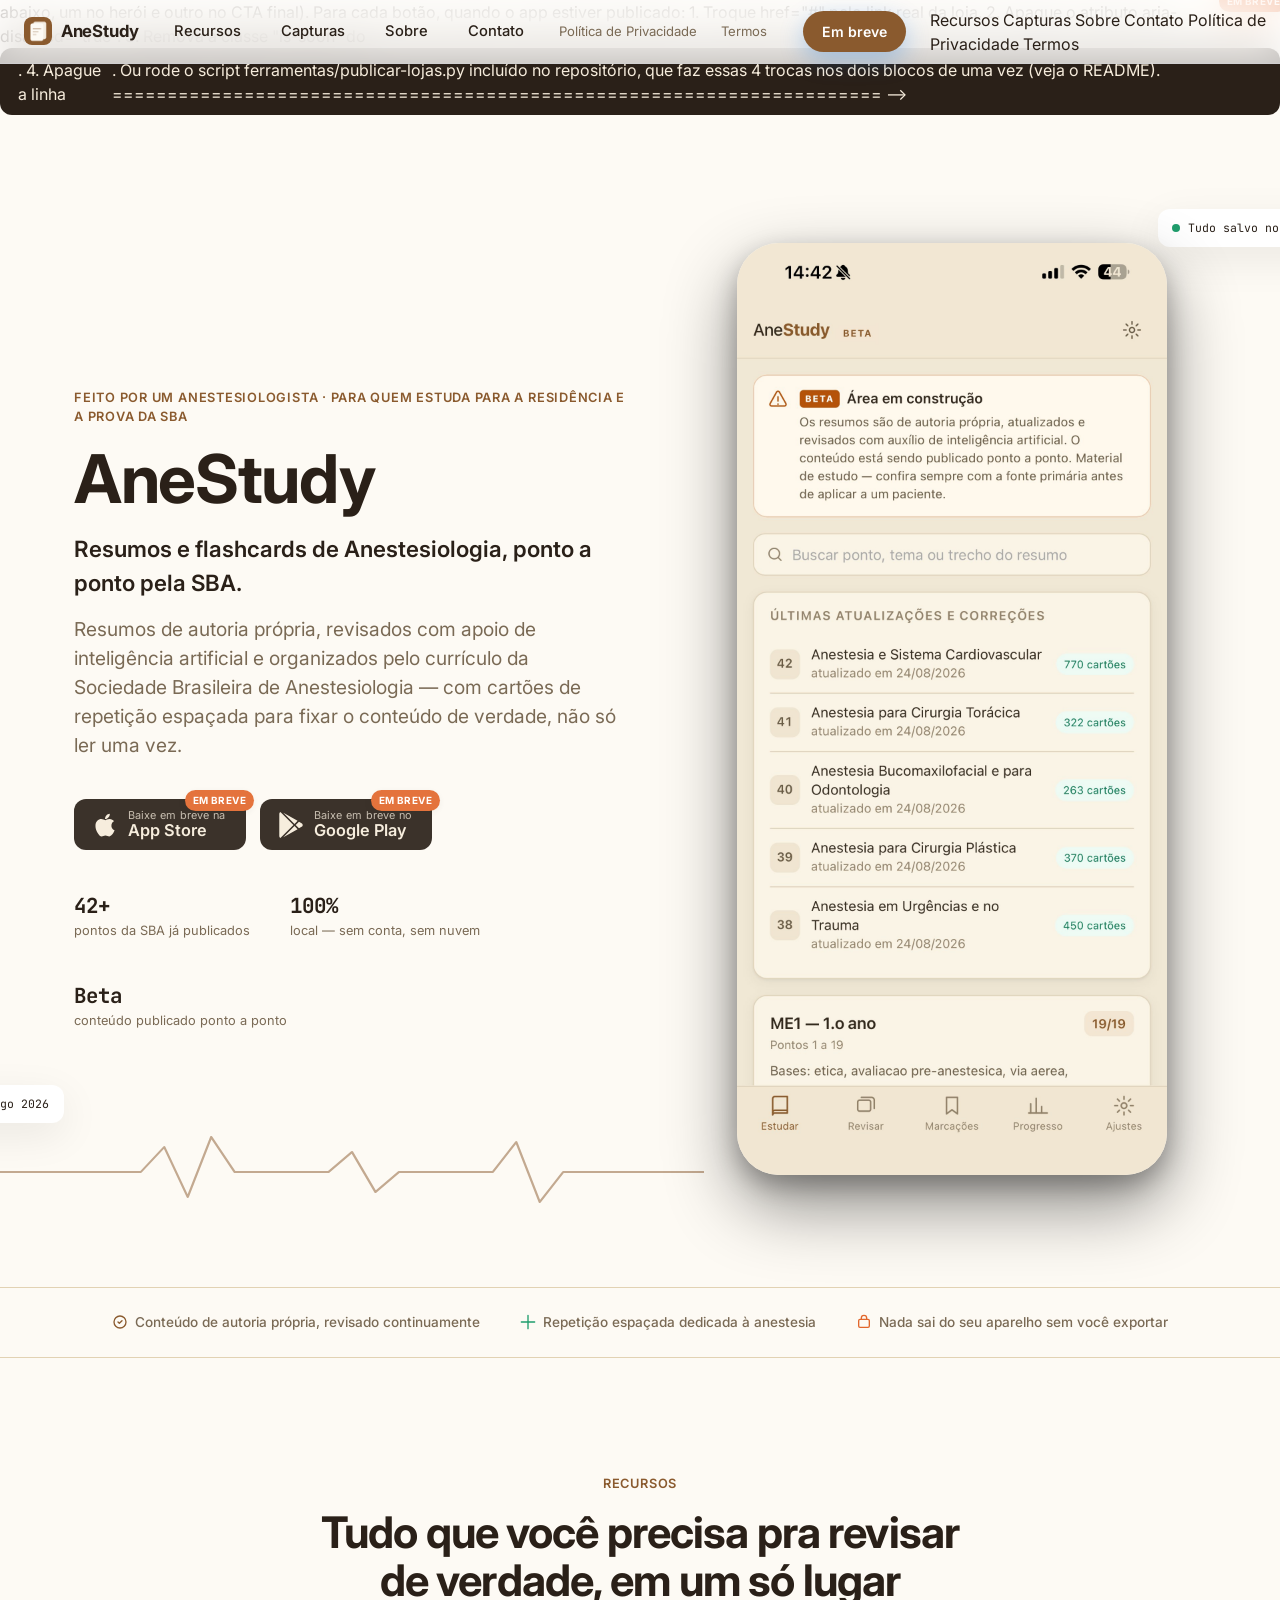
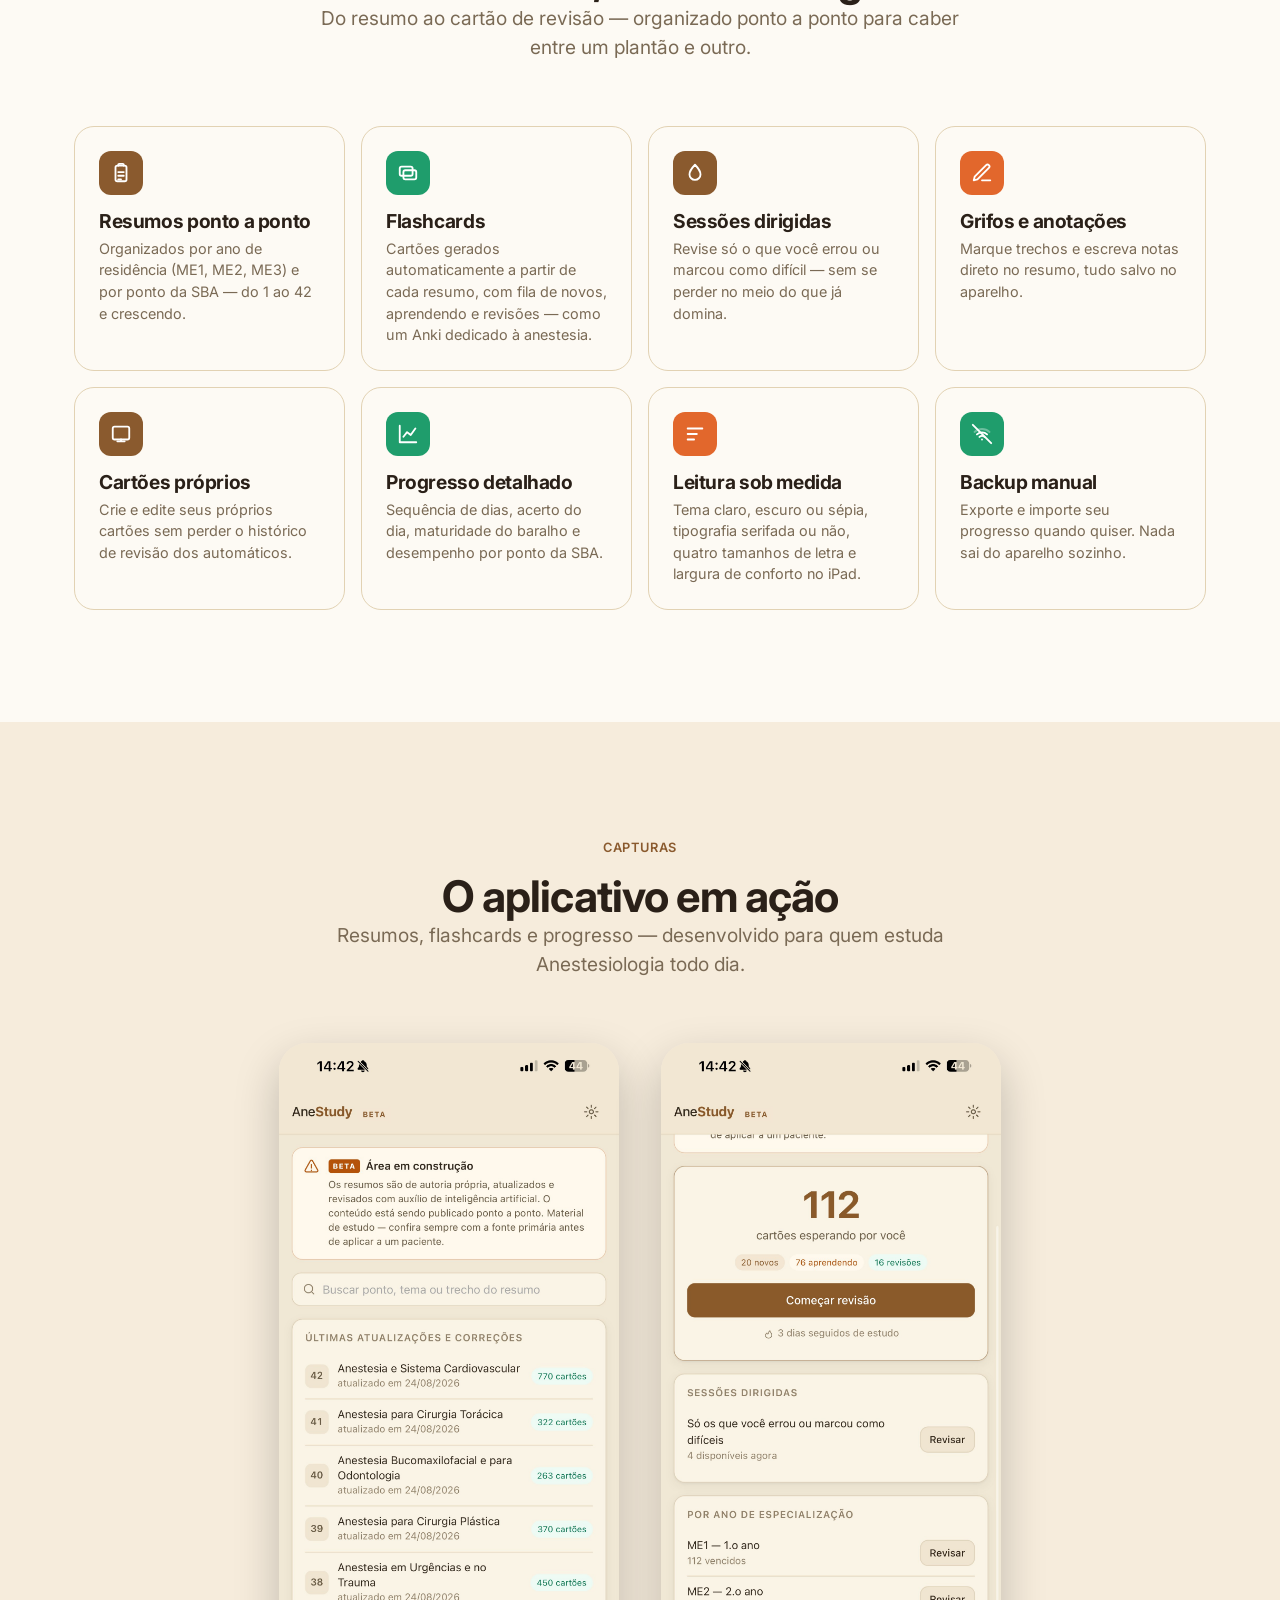
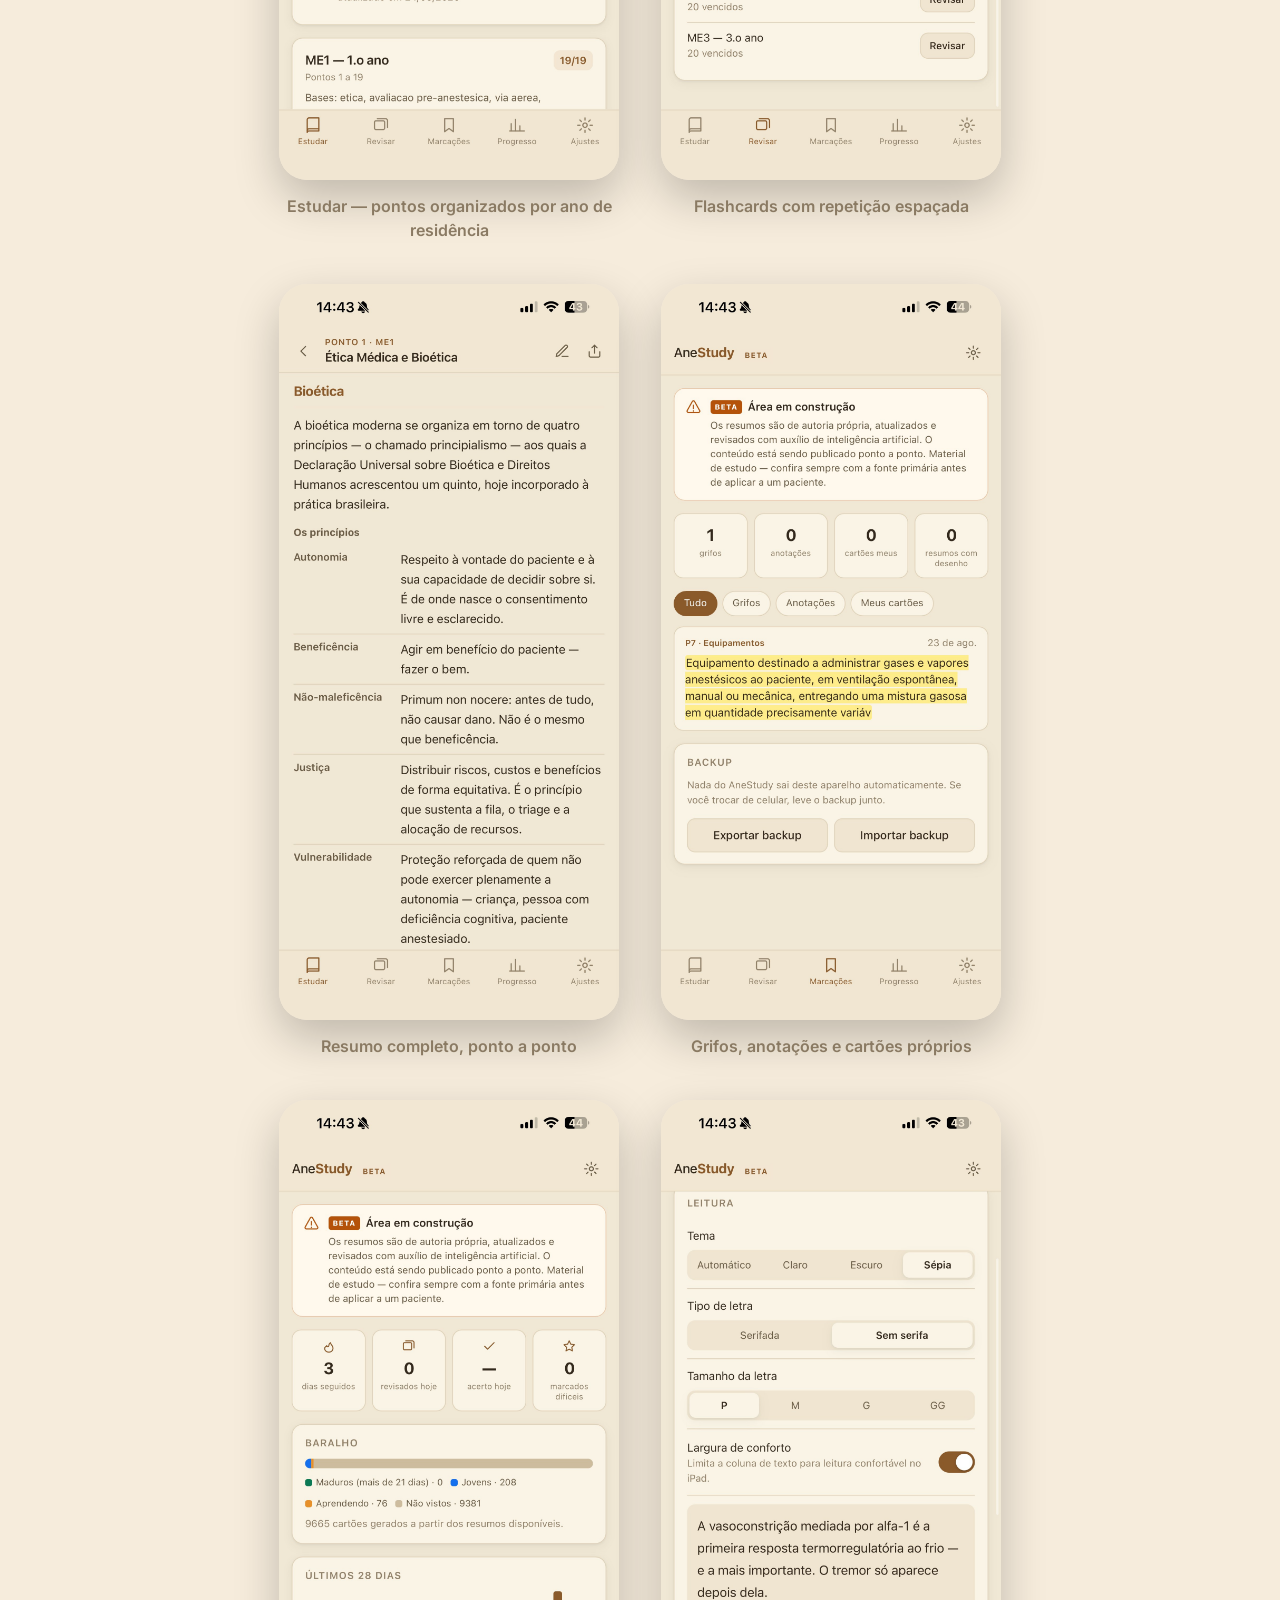
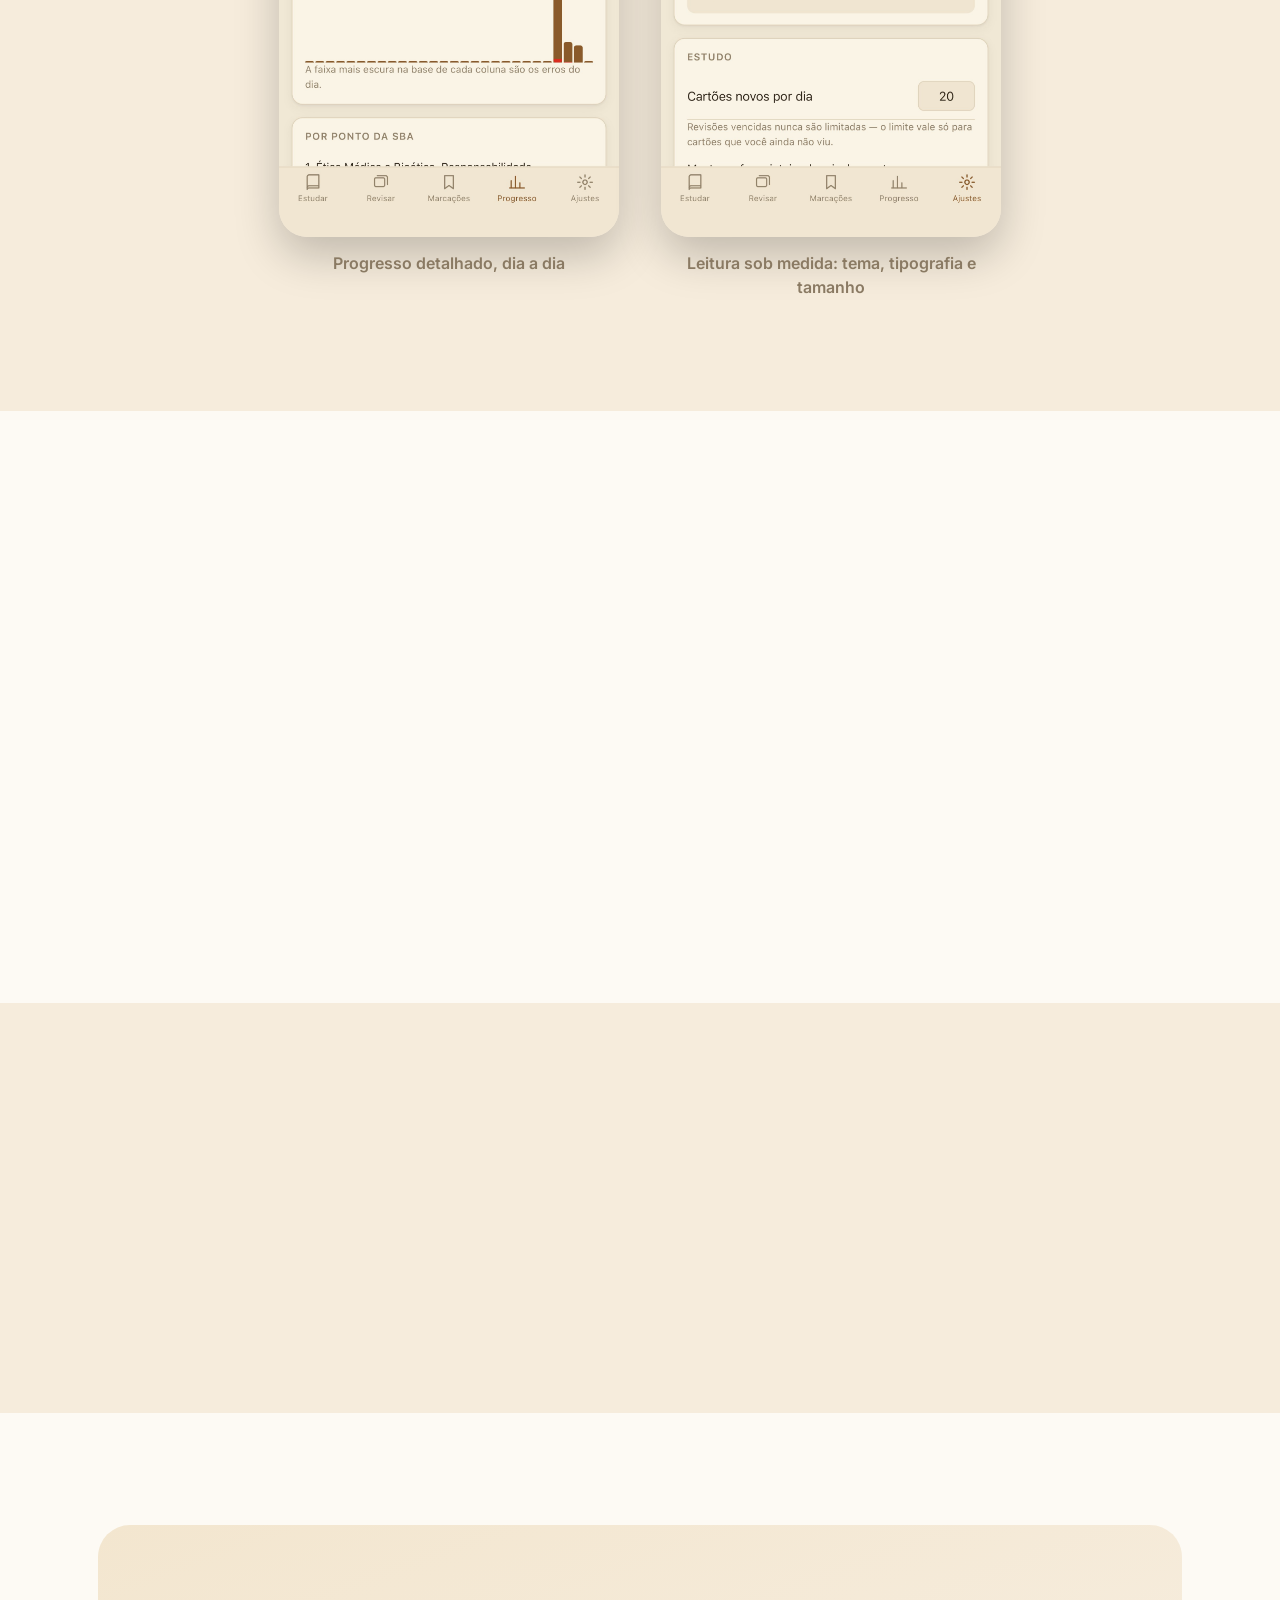
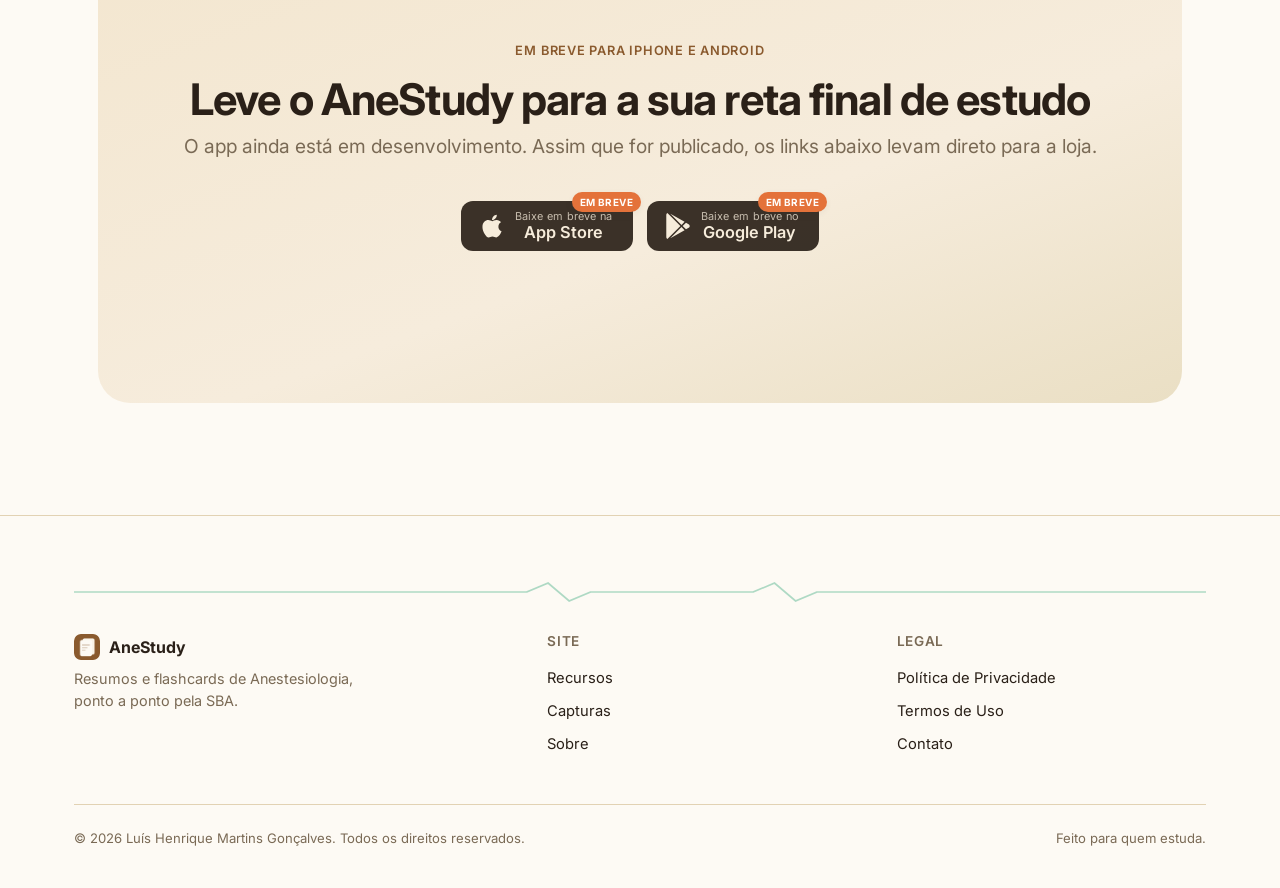
==== index.html @ 8544f119 "Add files via upload" ====
<!DOCTYPE html>
<html lang="pt-BR">
<head>
<meta charset="UTF-8" />
<meta name="viewport" content="width=device-width, initial-scale=1.0" />
<title>AneStudy — Resumos e Flashcards de Anestesiologia (SBA)</title>
<meta name="description" content="AneStudy reúne resumos próprios de Anestesiologia organizados ponto a ponto pelo currículo da SBA, com flashcards de repetição espaçada para revisar de verdade. Em breve para iPhone e Android." />
<meta name="keywords" content="anestesiologia, residência médica, SBA, flashcards, repetição espaçada, prova de título, TSA, anestesia, estudo médico, resumos" />
<meta name="author" content="Luís Henrique Martins Gonçalves" />
<link rel="canonical" href="https://drluishmg-code.github.io/anestudy/index.html" />

<!-- logo.png e PWA -->
<link rel="icon" type="image/x-icon" href="assets/favicon.ico" />
<link rel="apple-touch-icon" href="assets/apple-touch-icon.png" />
<link rel="manifest" href="manifest.json" />
<meta name="theme-color" content="#8a5a2e" />

<!-- Open Graph -->
<meta property="og:type" content="website" />
<meta property="og:title" content="AneStudy — Resumos e Flashcards de Anestesiologia (SBA)" />
<meta property="og:description" content="Resumos próprios organizados ponto a ponto pela SBA, com flashcards de repetição espaçada. Em breve para iPhone e Android." />
<meta property="og:image" content="https://drluishmg-code.github.io/anestudy/assets/social-preview.png" />
<meta property="og:url" content="https://drluishmg-code.github.io/anestudy/index.html" />
<meta property="og:locale" content="pt_BR" />
<meta property="og:site_name" content="AneStudy" />

<!-- Twitter Card -->
<meta name="twitter:card" content="summary_large_image" />
<meta name="twitter:title" content="AneStudy — Resumos e Flashcards de Anestesiologia (SBA)" />
<meta name="twitter:description" content="Resumos próprios organizados ponto a ponto pela SBA, com flashcards de repetição espaçada." />
<meta name="twitter:image" content="https://drluishmg-code.github.io/anestudy/assets/social-preview.png" />

<!-- Fontes (Google Fonts) -->
<link rel="preconnect" href="https://fonts.googleapis.com" />
<link rel="preconnect" href="https://fonts.gstatic.com" crossorigin />
<link href="https://fonts.googleapis.com/css2?family=Inter:wght@400;500;600;700;800&family=JetBrains+Mono:wght@500;700&display=swap" rel="stylesheet" />

<link rel="stylesheet" href="style.css" />

<!--
  ======================================================================
  COMO ATIVAR OS LINKS DAS LOJAS QUANDO O APP FOR PUBLICADO
  ======================================================================
  Este site tem DOIS blocos de botões "Em breve" (procure por
  <!-- BOTOES-LOJA --> abaixo, um no herói e outro no CTA final).

  Para cada botão, quando o app estiver publicado:
    1. Troque href="#" pelo link real da loja.
    2. Apague o atributo aria-disabled="true".
    3. Remova a classe "is-soon" do <a class="store-btn ...">.
    4. Apague a linha <span class="store-btn-soon-tag">Em breve</span>.

  Ou rode o script ferramentas/publicar-lojas.py incluído no repositório,
  que faz essas 4 trocas nos dois blocos de uma vez (veja o README).
  ======================================================================
-->

<!-- Schema.org: EducationalApplication -->
<script type="application/ld+json">
{
  "@context": "https://schema.org",
  "@type": "MobileApplication",
  "name": "AneStudy",
  "applicationCategory": "EducationalApplication",
  "operatingSystem": "iOS, Android",
  "description": "Aplicativo de resumos e flashcards de Anestesiologia organizados ponto a ponto pelo currículo da SBA, com repetição espaçada.",
  "author": {
    "@type": "Person",
    "name": "Luís Henrique Martins Gonçalves"
  }
}
</script>
</head>
<body>

<a class="visually-hidden" href="#main">Pular para o conteúdo</a>

<!-- ===================== HEADER ===================== -->
<header class="site-header">
  <div class="container nav">
    <a href="index.html" class="nav-brand">
      <img src="assets/logo.png" alt="" width="28" height="28" />
      <span>AneStudy</span>
    </a>

    <nav class="nav-links" aria-label="Navegação principal">
      <a href="#recursos">Recursos</a>
      <a href="#capturas">Capturas</a>
      <a href="#sobre">Sobre</a>
      <a href="contact.html">Contato</a>
    </nav>

    <div class="nav-secondary-links" aria-label="Navegação legal">
      <a href="privacy.html">Política de Privacidade</a>
      <a href="terms.html">Termos</a>
    </div>

    <div class="nav-cta">
      <a href="#download" class="btn btn-primary" style="padding:0.6rem 1.2rem; font-size:0.88rem;">Em breve</a>
      <button class="nav-toggle" aria-label="Abrir menu" aria-expanded="false" aria-controls="navDrawer">
        <span></span><span></span><span></span>
      </button>
    </div>
  </div>

  <div class="nav-drawer" id="navDrawer">
    <a href="#recursos">Recursos</a>
    <a href="#capturas">Capturas</a>
    <a href="#sobre">Sobre</a>
    <a href="contact.html">Contato</a>
    <a href="privacy.html">Política de Privacidade</a>
    <a href="terms.html">Termos</a>
  </div>
</header>

<main id="main">

  <!-- ===================== HERO ===================== -->
  <section class="hero">
    <svg class="hero-ecg" viewBox="0 0 600 90" preserveAspectRatio="none" aria-hidden="true">
      <path d="M0 45 H120 L140 20 L160 70 L180 10 L200 45 H260 L280 45 L300 25 L320 65 L340 45 H420 L440 15 L460 75 L480 45 H600" />
    </svg>

    <div class="container">
      <div class="hero-copy reveal">
        <span class="eyebrow">Feito por um anestesiologista · para quem estuda para a residência e a prova da SBA</span>
        <h1>AneStudy</h1>
        <p class="lede-title">Resumos e flashcards de Anestesiologia, ponto a ponto pela SBA.</p>
        <p class="lede">Resumos de autoria própria, revisados com apoio de inteligência artificial e organizados pelo currículo da Sociedade Brasileira de Anestesiologia — com cartões de repetição espaçada para fixar o conteúdo de verdade, não só ler uma vez.</p>

        <div class="hero-actions">
          <!-- BOTOES-LOJA -->
          <div class="store-actions">
            <a href="#" class="store-btn is-soon" aria-disabled="true" onclick="return false;" aria-label="Em breve na App Store">
              <span class="store-btn-soon-tag">Em breve</span>
              <svg viewBox="0 0 384 512" aria-hidden="true"><path d="M318.7 268.7c-.2-36.7 16.4-64.4 50-84.8-18.8-26.9-47.2-41.7-84.7-44.6-35.5-2.8-74.3 20.7-88.5 20.7-15 0-49.4-19.7-76.4-19.7C63.3 141 4 184.8 4 273.7q0 39.4 14.4 81.2c12.8 36.7 59 126.7 107.2 125.2 25.2-.6 43-17.9 75.8-17.9 31.8 0 48.3 17.9 76.4 17.9 48.6-.7 90.4-82.5 102.6-119.3-65.2-30.7-61.7-90-61.7-91.1zm-56.6-164.2c27.3-32.4 24.8-61.9 24-72.5-24.1 1.4-52 16.4-67.9 34.9-17.5 19.8-27.8 44.3-25.6 71.9 26.1 2 49.9-11.4 69.5-34.3z"/></svg>
              <span class="store-btn-copy">
                <small>Baixe em breve na</small>
                <strong>App Store</strong>
              </span>
            </a>

            <a href="#" class="store-btn is-soon" aria-disabled="true" onclick="return false;" aria-label="Em breve no Google Play">
              <span class="store-btn-soon-tag">Em breve</span>
              <svg viewBox="0 0 512 512" aria-hidden="true"><path d="M325.3 234.3L104.6 13l280.8 161.2-60.1 60.1zM47 0C34 6.8 25.3 19.2 25.3 35.3v441.3c0 16.1 8.7 28.5 21.7 35.3l256.6-256L47 0zm425.2 225.6l-58.9-34.1-65.7 64.5 65.7 64.5 60.1-34.1c18-14.3 18-46.5-1.2-60.8zM104.6 499l280.8-161.2-60.1-60.1L104.6 499z"/></svg>
              <span class="store-btn-copy">
                <small>Baixe em breve no</small>
                <strong>Google Play</strong>
              </span>
            </a>
          </div>
        </div>

        <div class="hero-meta">
          <div>
            <strong>42+</strong>
            <span>pontos da SBA já publicados</span>
          </div>
          <div>
            <strong>100%</strong>
            <span>local — sem conta, sem nuvem</span>
          </div>
          <div>
            <strong>Beta</strong>
            <span>conteúdo publicado ponto a ponto</span>
          </div>
        </div>
      </div>

      <div class="hero-figure reveal">
        <img
            src="assets/screenshots/estudar.jpg"
            alt="Tela principal do aplicativo AneStudy"
            class="hero-app-image">
      </div>

      <div class="floating-chip chip-1"><span class="dot green"></span> Tudo salvo no aparelho</div>
      <div class="floating-chip chip-2"><span class="dot blue"></span> Atualizado · Ago 2026</div>
      </div>
    </div>
  </section>

  <!-- ===================== TRUST BAR ===================== -->
  <div class="trust-bar">
    <div class="container">
      <ul>
        <li>
          <svg viewBox="0 0 24 24" fill="none" stroke="var(--color-blue)" stroke-width="2" stroke-linecap="round" stroke-linejoin="round" aria-hidden="true"><path d="M9 12l2 2 4-4"/><circle cx="12" cy="12" r="9"/></svg>
          Conteúdo de autoria própria, revisado continuamente
        </li>
        <li>
          <svg viewBox="0 0 24 24" fill="none" stroke="var(--color-green)" stroke-width="2" stroke-linecap="round" stroke-linejoin="round" aria-hidden="true"><path d="M12 2v20M2 12h20"/></svg>
          Repetição espaçada dedicada à anestesia
        </li>
        <li>
          <svg viewBox="0 0 24 24" fill="none" stroke="var(--color-red)" stroke-width="2" stroke-linecap="round" stroke-linejoin="round" aria-hidden="true"><rect x="4" y="8" width="16" height="12" rx="2"/><path d="M8 8V6a4 4 0 0 1 8 0v2"/></svg>
          Nada sai do seu aparelho sem você exportar
        </li>
      </ul>
    </div>
  </div>

  <!-- ===================== RECURSOS ===================== -->
  <section class="section" id="recursos">
    <div class="container">
      <div class="section-head center reveal">
        <span class="eyebrow">Recursos</span>
        <h2>Tudo que você precisa pra revisar de verdade, em um só lugar</h2>
        <p class="lede">Do resumo ao cartão de revisão — organizado ponto a ponto para caber entre um plantão e outro.</p>
      </div>

      <div class="features-grid">

        <div class="feature-card reveal">
          <div class="feature-icon blue"><svg viewBox="0 0 24 24" fill="none" stroke="currentColor" stroke-width="2" stroke-linecap="round" stroke-linejoin="round"><rect x="6" y="4" width="12" height="17" rx="2"/><path d="M9 4V3a1 1 0 0 1 1-1h4a1 1 0 0 1 1 1v1"/><path d="M9 11h6M9 15h6M9 19h3"/></svg></div>
          <h3>Resumos ponto a ponto</h3>
          <p>Organizados por ano de residência (ME1, ME2, ME3) e por ponto da SBA — do 1 ao 42 e crescendo.</p>
        </div>

        <div class="feature-card reveal">
          <div class="feature-icon green"><svg viewBox="0 0 24 24" fill="none" stroke="currentColor" stroke-width="2" stroke-linecap="round" stroke-linejoin="round"><rect x="3" y="5" width="14" height="10" rx="2"/><rect x="7" y="9" width="14" height="10" rx="2"/></svg></div>
          <h3>Flashcards</h3>
          <p>Cartões gerados automaticamente a partir de cada resumo, com fila de novos, aprendendo e revisões — como um Anki dedicado à anestesia.</p>
        </div>

        <div class="feature-card reveal">
          <div class="feature-icon blue"><svg viewBox="0 0 24 24" fill="none" stroke="currentColor" stroke-width="2" stroke-linecap="round" stroke-linejoin="round"><path d="M12 3s6 6.2 6 10.5A6 6 0 0 1 6 13.5C6 9.2 12 3 12 3z"/></svg></div>
          <h3>Sessões dirigidas</h3>
          <p>Revise só o que você errou ou marcou como difícil — sem se perder no meio do que já domina.</p>
        </div>

        <div class="feature-card reveal">
          <div class="feature-icon red"><svg viewBox="0 0 24 24" fill="none" stroke="currentColor" stroke-width="2" stroke-linecap="round" stroke-linejoin="round"><path d="M12 20h9"/><path d="M16.5 3.5a2.12 2.12 0 0 1 3 3L7 19l-4 1 1-4z"/></svg></div>
          <h3>Grifos e anotações</h3>
          <p>Marque trechos e escreva notas direto no resumo, tudo salvo no aparelho.</p>
        </div>

        <div class="feature-card reveal">
          <div class="feature-icon blue"><svg viewBox="0 0 24 24" fill="none" stroke="currentColor" stroke-width="2" stroke-linecap="round" stroke-linejoin="round"><rect x="3" y="4" width="18" height="14" rx="2"/><path d="M8 20h8M12 18v2"/></svg></div>
          <h3>Cartões próprios</h3>
          <p>Crie e edite seus próprios cartões sem perder o histórico de revisão dos automáticos.</p>
        </div>

        <div class="feature-card reveal">
          <div class="feature-icon green"><svg viewBox="0 0 24 24" fill="none" stroke="currentColor" stroke-width="2" stroke-linecap="round" stroke-linejoin="round"><path d="M3 3v18h18"/><path d="M7 15l4-5 4 3 5-7"/></svg></div>
          <h3>Progresso detalhado</h3>
          <p>Sequência de dias, acerto do dia, maturidade do baralho e desempenho por ponto da SBA.</p>
        </div>

        <div class="feature-card reveal">
          <div class="feature-icon red"><svg viewBox="0 0 24 24" fill="none" stroke="currentColor" stroke-width="2" stroke-linecap="round" stroke-linejoin="round"><path d="M4 6h16M4 12h10M4 18h7"/></svg></div>
          <h3>Leitura sob medida</h3>
          <p>Tema claro, escuro ou sépia, tipografia serifada ou não, quatro tamanhos de letra e largura de conforto no iPad.</p>
        </div>

        <div class="feature-card reveal">
          <div class="feature-icon green"><svg viewBox="0 0 24 24" fill="none" stroke="currentColor" stroke-width="2" stroke-linecap="round" stroke-linejoin="round"><path d="M12 18h.01"/><path d="M9.2 15.2a4 4 0 0 1 5.6 0"/><path d="M6.5 12.5a8 8 0 0 1 11 0"/><path d="M3.8 9.8a12 12 0 0 1 16.4 0" opacity=".35"/><path d="M2 2l20 20"/></svg></div>
          <h3>Backup manual</h3>
          <p>Exporte e importe seu progresso quando quiser. Nada sai do aparelho sozinho.</p>
        </div>

      </div>
    </div>
  </section>

  <!-- ===================== CAPTURAS DE TELA ===================== -->
  <section class="section section-alt" id="capturas">

    <div class="container">

      <div class="section-head center reveal">
        <span class="eyebrow">Capturas</span>
        <h2>O aplicativo em ação</h2>
        <p class="lede">
          Resumos, flashcards e progresso — desenvolvido para quem estuda Anestesiologia todo dia.
        </p>
      </div>

      <div class="screens-gallery">

        <figure class="screen-card reveal">
          <img src="assets/screenshots/estudar.jpg" alt="Tela de estudo do AneStudy">
          <figcaption>Estudar — pontos organizados por ano de residência</figcaption>
        </figure>

        <figure class="screen-card reveal">
          <img src="assets/screenshots/flashcards.jpg" alt="Tela de flashcards do AneStudy">
          <figcaption>Flashcards com repetição espaçada</figcaption>
        </figure>

        <figure class="screen-card reveal">
          <img src="assets/screenshots/leitura.jpg" alt="Resumo de Ética Médica e Bioética no AneStudy">
          <figcaption>Resumo completo, ponto a ponto</figcaption>
        </figure>

        <figure class="screen-card reveal">
          <img src="assets/screenshots/marcacoes.jpg" alt="Tela de marcações do AneStudy">
          <figcaption>Grifos, anotações e cartões próprios</figcaption>
        </figure>

        <figure class="screen-card reveal">
          <img src="assets/screenshots/progresso.jpg" alt="Tela de progresso do AneStudy">
          <figcaption>Progresso detalhado, dia a dia</figcaption>
        </figure>

        <figure class="screen-card reveal">
          <img src="assets/screenshots/ajustes.jpg" alt="Tela de ajustes de leitura do AneStudy">
          <figcaption>Leitura sob medida: tema, tipografia e tamanho</figcaption>
        </figure>

      </div>

    </div>

  </section>

  <!-- ===================== SOBRE ===================== -->
  <section class="section" id="sobre">
    <div class="container about-grid">
      <div class="about-visual reveal">
        <div class="stat-row"><strong>42+</strong><span>pontos da SBA organizados, ponto a ponto</span></div>
        <div class="stat-row"><strong>ME1–ME3</strong><span>os três anos de residência cobertos</span></div>
        <div class="stat-row"><strong>1</strong><span>anestesiologista brasileiro por trás de todo o conteúdo</span></div>
      </div>

      <div class="about-copy reveal">
        <span class="eyebrow">Sobre o projeto</span>
        <h2>Escrito por quem também estuda para a prova.</h2>
        <p>O AneStudy nasceu da rotina de residência: resumir cada ponto da SBA de um jeito que desse pra revisar de verdade, não só ler uma vez e esquecer.</p>
        <p>Os resumos são de autoria própria e passam por revisão contínua, com apoio de inteligência artificial para organizar e atualizar o conteúdo — mas a fonte primária continua sendo a literatura e as diretrizes oficiais.</p>
        <p>Feito para caber entre um plantão e outro: leia o resumo, deixe o app gerar os cartões, e revise um pouco todo dia.</p>
      </div>
    </div>
  </section>

  <!-- ===================== AVISO IMPORTANTE ===================== -->
  <section class="section section-alt">
    <div class="container">
      <div class="notice reveal">
        <div class="notice-icon">
          <svg viewBox="0 0 24 24" fill="none" stroke="currentColor" stroke-width="2" stroke-linecap="round" stroke-linejoin="round"><path d="M12 9v4"/><path d="M12 17h.01"/><path d="M10.3 3.9 1.8 18a2 2 0 0 0 1.7 3h17a2 2 0 0 0 1.7-3L13.7 3.9a2 2 0 0 0-3.4 0z"/></svg>
        </div>
        <div>
          <h3>Aviso importante</h3>
          <p>O AneStudy está em construção: o conteúdo é publicado ponto a ponto e passa por revisão contínua.</p>
          <p>Os resumos são material de estudo, de autoria própria e com apoio de inteligência artificial — confira sempre a fonte primária antes de aplicar qualquer conduta a um paciente.</p>
        </div>
      </div>
    </div>
  </section>

  <!-- ===================== CTA FINAL / DOWNLOAD ===================== -->
  <section class="section" id="download">
    <div class="container">
      <div class="final-cta reveal">
        <span class="eyebrow">Em breve para iPhone e Android</span>
        <h2>Leve o AneStudy para a sua reta final de estudo</h2>
        <p class="lede">O app ainda está em desenvolvimento. Assim que for publicado, os links abaixo levam direto para a loja.</p>
        <div class="hero-actions">
          <!-- BOTOES-LOJA -->
          <div class="store-actions" style="justify-content:center;">
            <a href="#" class="store-btn is-soon" aria-disabled="true" onclick="return false;" aria-label="Em breve na App Store">
              <span class="store-btn-soon-tag">Em breve</span>
              <svg viewBox="0 0 384 512" aria-hidden="true"><path d="M318.7 268.7c-.2-36.7 16.4-64.4 50-84.8-18.8-26.9-47.2-41.7-84.7-44.6-35.5-2.8-74.3 20.7-88.5 20.7-15 0-49.4-19.7-76.4-19.7C63.3 141 4 184.8 4 273.7q0 39.4 14.4 81.2c12.8 36.7 59 126.7 107.2 125.2 25.2-.6 43-17.9 75.8-17.9 31.8 0 48.3 17.9 76.4 17.9 48.6-.7 90.4-82.5 102.6-119.3-65.2-30.7-61.7-90-61.7-91.1zm-56.6-164.2c27.3-32.4 24.8-61.9 24-72.5-24.1 1.4-52 16.4-67.9 34.9-17.5 19.8-27.8 44.3-25.6 71.9 26.1 2 49.9-11.4 69.5-34.3z"/></svg>
              <span class="store-btn-copy">
                <small>Baixe em breve na</small>
                <strong>App Store</strong>
              </span>
            </a>

            <a href="#" class="store-btn is-soon" aria-disabled="true" onclick="return false;" aria-label="Em breve no Google Play">
              <span class="store-btn-soon-tag">Em breve</span>
              <svg viewBox="0 0 512 512" aria-hidden="true"><path d="M325.3 234.3L104.6 13l280.8 161.2-60.1 60.1zM47 0C34 6.8 25.3 19.2 25.3 35.3v441.3c0 16.1 8.7 28.5 21.7 35.3l256.6-256L47 0zm425.2 225.6l-58.9-34.1-65.7 64.5 65.7 64.5 60.1-34.1c18-14.3 18-46.5-1.2-60.8zM104.6 499l280.8-161.2-60.1-60.1L104.6 499z"/></svg>
              <span class="store-btn-copy">
                <small>Baixe em breve no</small>
                <strong>Google Play</strong>
              </span>
            </a>
          </div>
        </div>
      </div>
    </div>
  </section>

</main>

<!-- ===================== FOOTER ===================== -->
<footer class="site-footer">
  <div class="container">
    <svg class="ecg-divider" viewBox="0 0 800 24" preserveAspectRatio="none" aria-hidden="true">
      <path d="M0 12 H320 L335 3 L350 21 L365 12 H480 L495 3 L510 21 L525 12 H800"/>
    </svg>

    <div class="footer-top">
      <div>
        <div class="footer-brand">
          <img src="assets/logo.png" alt="" width="26" height="26" />
          <span>AneStudy</span>
        </div>
        <p class="footer-tagline">Resumos e flashcards de Anestesiologia, ponto a ponto pela SBA.</p>
      </div>

      <div class="footer-col">
        <h4>Site</h4>
        <ul>
          <li><a href="#recursos">Recursos</a></li>
          <li><a href="#capturas">Capturas</a></li>
          <li><a href="#sobre">Sobre</a></li>
        </ul>
      </div>

      <div class="footer-col">
        <h4>Legal</h4>
        <ul>
          <li><a href="privacy.html">Política de Privacidade</a></li>
          <li><a href="terms.html">Termos de Uso</a></li>
          <li><a href="contact.html">Contato</a></li>
        </ul>
      </div>
    </div>

    <div class="footer-bottom">
      <span>© <span data-year>2026</span> Luís Henrique Martins Gonçalves. Todos os direitos reservados.</span>
      <span>Feito para quem estuda.</span>
    </div>
  </div>
</footer>

<button class="back-to-top" aria-label="Voltar ao topo">
  <svg viewBox="0 0 24 24" fill="none" stroke="currentColor" stroke-width="2" stroke-linecap="round" stroke-linejoin="round"><path d="M12 19V5"/><path d="M5 12l7-7 7 7"/></svg>
</button>

<script src="script.js"></script>
</body>
</html>
---- style.css ----
/* ==========================================================================
   AneStudy — Website institucional
   style.css
   Sistema de design: tokens de cor/tipografia + componentes + responsivo
   Baseado na estrutura do site do AnestICU, com paleta própria (sépia/âmbar)
   igual ao tema de leitura do app.
   ========================================================================== */

/* ---------- 1. Design tokens ---------- */
:root {
  /* Cores — extraídas do próprio app (tema sépia de leitura) */
  --color-blue: #8a5a2e;       /* marrom âmbar — cor primária (era azul no AnestICU) */
  --color-blue-dark: #6b4322;
  --color-green: #1f9d6c;
  --color-red: #e2672c;
  --color-red-dark: #c14f1c;

  --color-bg: #fdfaf4;
  --color-bg-alt: #f6ecdc;
  --color-bg-alt-2: #f0e2c9;
  --color-border: #e2d2b3;

  --color-text: #2a2018;
  --color-text-secondary: #7a6a55;
  --color-text-on-dark: #f6ecdc;

  /* Tipografia */
  --font-display: "Inter", -apple-system, BlinkMacSystemFont, "Segoe UI", sans-serif;
  --font-body: "Inter", -apple-system, BlinkMacSystemFont, "Segoe UI", sans-serif;
  --font-mono: "JetBrains Mono", "SFMono-Regular", Menlo, monospace;

  /* Espaçamento */
  --space-xs: 0.5rem;
  --space-sm: 1rem;
  --space-md: 1.5rem;
  --space-lg: 2.5rem;
  --space-xl: 4rem;
  --space-2xl: 7rem;

  /* Raios e sombras */
  --radius-sm: 12px;
  --radius-md: 20px;
  --radius-lg: 32px;
  --shadow-sm: 0 2px 10px rgba(0, 0, 0, 0.06);
  --shadow-md: 0 12px 40px rgba(0, 0, 0, 0.08);
  --shadow-lg: 0 24px 70px rgba(0, 0, 0, 0.12);

  /* Transições */
  --ease: cubic-bezier(0.22, 1, 0.36, 1);
  --dur-fast: 0.2s;
  --dur-med: 0.5s;
  --dur-slow: 0.9s;

  --header-h: 64px;
  --max-w: 1180px;
}

/* ---------- 2. Reset ---------- */
*,
*::before,
*::after {
  box-sizing: border-box;
  margin: 0;
  padding: 0;
}

html {
  scroll-behavior: smooth;
  -webkit-text-size-adjust: 100%;
}

@media (prefers-reduced-motion: reduce) {
  html {
    scroll-behavior: auto;
  }
  *,
  *::before,
  *::after {
    animation-duration: 0.001ms !important;
    animation-iteration-count: 1 !important;
    transition-duration: 0.001ms !important;
    scroll-behavior: auto !important;
  }
}

body {
  font-family: var(--font-body);
  color: var(--color-text);
  background: var(--color-bg);
  line-height: 1.5;
  -webkit-font-smoothing: antialiased;
  overflow-x: hidden;
}

img {
  max-width: 100%;
  display: block;
}

a {
  color: inherit;
  text-decoration: none;
}

ul {
  list-style: none;
}

button {
  font: inherit;
  cursor: pointer;
  border: none;
  background: none;
  color: inherit;
}

/* Foco visível para acessibilidade */
a:focus-visible,
button:focus-visible,
input:focus-visible,
textarea:focus-visible {
  outline: 2px solid var(--color-blue);
  outline-offset: 3px;
  border-radius: 4px;
}

.visually-hidden {
  position: absolute;
  left: -9999px;
  top: auto;
  z-index: 1000;
  background: var(--color-blue);
  color: #fff;
  padding: 0.6rem 1rem;
  border-radius: var(--radius-sm);
}

.visually-hidden:focus {
  left: var(--space-md);
  top: var(--space-xs);
}

.container {
  max-width: var(--max-w);
  margin-inline: auto;
  padding-inline: var(--space-md);
}

.section {
  padding-block: var(--space-2xl);
}

.section-alt {
  background: var(--color-bg-alt);
}

.eyebrow {
  display: inline-block;
  font-size: 0.8rem;
  font-weight: 600;
  letter-spacing: 0.06em;
  text-transform: uppercase;
  color: var(--color-blue);
  margin-bottom: var(--space-sm);
}

.section-head {
  max-width: 640px;
  margin-bottom: var(--space-xl);
}

.section-head.center {
  margin-inline: auto;
  text-align: center;
}

h1,
h2,
h3,
h4 {
  font-family: var(--font-display);
  font-weight: 700;
  letter-spacing: -0.02em;
  line-height: 1.1;
}

h2 {
  font-size: clamp(1.9rem, 3.4vw, 2.75rem);
}

h3 {
  font-size: 1.2rem;
}

p {
  color: var(--color-text-secondary);
}

.lede {
  font-size: clamp(1.05rem, 1.5vw, 1.25rem);
}

/* ---------- 3. Botões ---------- */
.btn {
  display: inline-flex;
  align-items: center;
  justify-content: center;
  gap: 0.5rem;
  padding: 0.9rem 1.7rem;
  border-radius: 999px;
  font-weight: 600;
  font-size: 0.98rem;
  transition: transform var(--dur-fast) var(--ease), box-shadow var(--dur-fast) var(--ease), background var(--dur-fast) var(--ease);
  white-space: nowrap;
}

.btn:hover {
  transform: translateY(-2px);
}

.btn:active {
  transform: translateY(0);
}

.btn-primary {
  background: var(--color-blue);
  color: #fff;
  box-shadow: 0 8px 24px rgba(0, 113, 227, 0.28);
}

.btn-primary:hover {
  background: var(--color-blue-dark);
  box-shadow: 0 12px 30px rgba(0, 113, 227, 0.36);
}

.btn-secondary {
  background: var(--color-bg-alt-2);
  color: var(--color-text);
  border: 1px solid var(--color-border);
}

.btn-secondary:hover {
  background: #e4e7ea;
}

.btn-secondary[aria-disabled="true"] {
  opacity: 0.55;
  pointer-events: none;
}

.btn-ghost {
  color: var(--color-blue);
  font-weight: 600;
}

.btn-lg {
  padding: 1.05rem 2rem;
  font-size: 1.05rem;
}

/* ---------- 4. Header ---------- */
.site-header {
  position: fixed;
  inset-block-start: 0;
  inset-inline: 0;
  height: var(--header-h);
  z-index: 100;
  display: flex;
  align-items: center;
  background: rgba(255, 255, 255, 0.72);
  backdrop-filter: saturate(180%) blur(20px);
  -webkit-backdrop-filter: saturate(180%) blur(20px);
  border-bottom: 1px solid rgba(210, 210, 215, 0.6);
  transition: box-shadow var(--dur-fast) var(--ease);
}

.site-header.is-scrolled {
  box-shadow: var(--shadow-sm);
}

.nav {
  width: 100%;
  display: flex;
  align-items: center;
  justify-content: space-between;
}

.nav-brand {
  display: flex;
  align-items: center;
  gap: 0.55rem;
  font-weight: 700;
  font-size: 1.05rem;
  letter-spacing: -0.01em;
}

.nav-brand img {
  width: 28px;
  height: 28px;
  border-radius: 8px;
}

.nav-links {
  display: flex;
  align-items: center;
  gap: var(--space-lg);
}

.nav-links a {
  font-size: 0.92rem;
  font-weight: 500;
  color: var(--color-text);
  position: relative;
  padding-block: 4px;
}

.nav-links a::after {
  content: "";
  position: absolute;
  left: 0;
  right: 100%;
  bottom: 0;
  height: 2px;
  background: var(--color-blue);
  transition: right var(--dur-fast) var(--ease);
  border-radius: 2px;
}

.nav-links a:hover::after,
.nav-links a[aria-current="page"]::after {
  right: 0;
}

.nav-secondary-links {
  display: flex;
  gap: var(--space-md);
}

.nav-secondary-links a {
  font-size: 0.82rem;
  color: var(--color-text-secondary);
}

.nav-toggle {
  display: none;
  flex-direction: column;
  gap: 5px;
  padding: 8px;
}

.nav-toggle span {
  width: 22px;
  height: 2px;
  background: var(--color-text);
  border-radius: 2px;
  transition: transform var(--dur-fast) var(--ease), opacity var(--dur-fast) var(--ease);
}

.nav-cta {
  display: flex;
  align-items: center;
  gap: var(--space-sm);
}

/* ---------- 5. Hero ---------- */
.hero {
  position: relative;
  padding-block-start: calc(var(--header-h) + var(--space-xl));
  padding-block-end: var(--space-2xl);
  overflow: hidden;
}

.hero .container {
  display: grid;
  grid-template-columns: 1.05fr 0.95fr;
  gap: var(--space-xl);
  align-items: center;
}

.hero-copy .eyebrow {
  display: flex;
  align-items: center;
  gap: 0.4rem;
}

.hero-copy h1 {
  font-size: clamp(2.6rem, 6vw, 4.2rem);
  margin-bottom: var(--space-sm);
}

.hero-copy .lede-title {
  font-size: clamp(1.15rem, 2vw, 1.4rem);
  color: var(--color-text);
  font-weight: 600;
  margin-bottom: var(--space-sm);
}

.hero-copy p.lede {
  margin-bottom: var(--space-lg);
  max-width: 46ch;
}

.hero-actions {
  display: flex;
  flex-wrap: wrap;
  gap: var(--space-sm);
  margin-bottom: var(--space-lg);
}

.hero-meta {
  display: flex;
  gap: var(--space-lg);
  flex-wrap: wrap;
}

.hero-meta div {
  display: flex;
  flex-direction: column;
}

.hero-meta strong {
  font-family: var(--font-mono);
  font-size: 1.3rem;
  color: var(--color-text);
}

.hero-meta span {
  font-size: 0.8rem;
  color: var(--color-text-secondary);
}

/* Traçado de ECG — elemento assinatura do site */
.hero-ecg {
  position: absolute;
  inset-inline-start: 0;
  inset-block-end: 6%;
  width: 55%;
  height: 90px;
  opacity: 0.5;
  pointer-events: none;
  z-index: 0;
}

.hero-ecg path {
  fill: none;
  stroke: var(--color-blue);
  stroke-width: 2;
  stroke-linecap: round;
  stroke-linejoin: round;
  stroke-dasharray: 1400;
  stroke-dashoffset: 1400;
  animation: draw-ecg 3.2s var(--ease) 0.3s forwards, pulse-ecg 2.6s ease-in-out 3.6s infinite;
}

@keyframes draw-ecg {
  to {
    stroke-dashoffset: 0;
  }
}

@keyframes pulse-ecg {
  0%,
  100% {
    opacity: 0.35;
  }
  50% {
    opacity: 0.6;
  }
}

/* Mockup do telefone (placeholder para screenshot real) */
.phone-mock {
  position: relative;
  width: min(300px, 78vw);
  margin-inline: auto;
  aspect-ratio: 9 / 19.5;
  border-radius: 46px;
  background: #0b0c0e;
  padding: 12px;
  box-shadow: var(--shadow-lg);
  isolation: isolate;
}

.phone-mock::before {
  content: "";
  position: absolute;
  top: 12px;
  left: 50%;
  translate: -50% 0;
  width: 34%;
  height: 22px;
  background: #0b0c0e;
  border-radius: 20px;
  z-index: 2;
}

.phone-screen {
  width: 100%;
  height: 100%;
  border-radius: 34px;
  overflow: hidden;
  background: linear-gradient(160deg, #f3e6cf 0%, #f6ecdc 55%, #eadfc4 100%);
  position: relative;
}

.phone-screen img {
  width: 100%;
  height: 100%;
  object-fit: cover;
}

.phone-screen .mock-ui {
  padding: 40px 16px 16px;
  display: flex;
  flex-direction: column;
  gap: 10px;
  height: 100%;
}

.mock-ui .mock-topbar {
  font-family: var(--font-mono);
  font-size: 0.62rem;
  color: var(--color-text-secondary);
  display: flex;
  justify-content: space-between;
  margin-bottom: 6px;
}

.mock-card {
  background: #fff;
  border-radius: 14px;
  padding: 12px;
  box-shadow: var(--shadow-sm);
  display: flex;
  flex-direction: column;
  gap: 6px;
}

.mock-card .mock-title {
  font-size: 0.72rem;
  font-weight: 700;
  color: var(--color-text);
}

.mock-card .mock-line {
  height: 6px;
  border-radius: 3px;
  background: var(--color-bg-alt-2);
}

.mock-card .mock-line.short {
  width: 55%;
}

.mock-badge {
  display: inline-flex;
  align-self: flex-start;
  font-family: var(--font-mono);
  font-size: 0.6rem;
  font-weight: 700;
  padding: 3px 8px;
  border-radius: 8px;
}

.mock-badge.blue {
  background: rgba(0, 113, 227, 0.12);
  color: var(--color-blue);
}

.mock-badge.green {
  background: rgba(18, 183, 106, 0.14);
  color: var(--color-green);
}

.mock-badge.red {
  background: rgba(255, 59, 48, 0.12);
  color: var(--color-red-dark);
}

.hero-figure {
  position: relative;
  z-index: 1;
}

.floating-chip {
  position: absolute;
  background: #fff;
  border-radius: var(--radius-sm);
  box-shadow: var(--shadow-md);
  padding: 0.65rem 0.9rem;
  font-family: var(--font-mono);
  font-size: 0.72rem;
  display: flex;
  align-items: center;
  gap: 0.5rem;
  animation: float 5s ease-in-out infinite;
}

.floating-chip.chip-1 {
  top: 8%;
  right: -6%;
  animation-delay: 0.2s;
}

.floating-chip.chip-2 {
  bottom: 14%;
  left: -10%;
  animation-delay: 1.2s;
}

.floating-chip .dot {
  width: 8px;
  height: 8px;
  border-radius: 50%;
}

.dot.green {
  background: var(--color-green);
}
.dot.blue {
  background: var(--color-blue);
}

@keyframes float {
  0%,
  100% {
    transform: translateY(0);
  }
  50% {
    transform: translateY(-10px);
  }
}

/* ---------- 6. Marquee de destaque ---------- */
.trust-bar {
  border-block: 1px solid var(--color-border);
  padding-block: var(--space-md);
}

.trust-bar ul {
  display: flex;
  justify-content: center;
  flex-wrap: wrap;
  gap: var(--space-lg);
  font-size: 0.85rem;
  color: var(--color-text-secondary);
  font-weight: 500;
}

.trust-bar li {
  display: flex;
  align-items: center;
  gap: 0.45rem;
}

.trust-bar svg {
  width: 16px;
  height: 16px;
  flex-shrink: 0;
}

/* ---------- 7. Recursos (features) ---------- */
.features-grid {
  display: grid;
  grid-template-columns: repeat(4, 1fr);
  gap: var(--space-sm);
}

.feature-card {
  background: var(--color-bg);
  border: 1px solid var(--color-border);
  border-radius: var(--radius-md);
  padding: var(--space-md);
  transition: transform var(--dur-fast) var(--ease), box-shadow var(--dur-fast) var(--ease), border-color var(--dur-fast) var(--ease);
}

.feature-card:hover {
  transform: translateY(-4px);
  box-shadow: var(--shadow-md);
  border-color: transparent;
}

.feature-icon {
  width: 44px;
  height: 44px;
  border-radius: 12px;
  display: flex;
  align-items: center;
  justify-content: center;
  margin-bottom: var(--space-sm);
}

.feature-icon svg {
  width: 22px;
  height: 22px;
  stroke: #fff;
}

.feature-icon.blue {
  background: var(--color-blue);
}
.feature-icon.green {
  background: var(--color-green);
}
.feature-icon.red {
  background: var(--color-red);
}

.feature-card h3 {
  margin-bottom: 0.35rem;
}

.feature-card p {
  font-size: 0.9rem;
}

/* ---------- 8. Capturas / carrossel ---------- */
.carousel {
  position: relative;
}

.carousel-track-wrap {
  overflow: hidden;
  border-radius: var(--radius-lg);
}

.carousel-track {
  display: flex;
  transition: transform var(--dur-med) var(--ease);
}

.carousel-slide {
  flex: 0 0 100%;
  display: flex;
  justify-content: center;
  padding: var(--space-lg) var(--space-md);
  background: var(--color-bg-alt);
}

.carousel-slide .phone-mock {
  width: min(240px, 60vw);
}

.carousel-caption {
  text-align: center;
  margin-top: var(--space-sm);
  font-size: 0.85rem;
  color: var(--color-text-secondary);
}

.carousel-controls {
  display: flex;
  align-items: center;
  justify-content: center;
  gap: var(--space-md);
  margin-top: var(--space-md);
}

.carousel-btn {
  width: 42px;
  height: 42px;
  border-radius: 50%;
  border: 1px solid var(--color-border);
  display: flex;
  align-items: center;
  justify-content: center;
  transition: background var(--dur-fast) var(--ease), transform var(--dur-fast) var(--ease);
}

.carousel-btn:hover {
  background: var(--color-bg-alt-2);
  transform: scale(1.05);
}

.carousel-btn svg {
  width: 18px;
  height: 18px;
}

.carousel-dots {
  display: flex;
  gap: 8px;
}

.carousel-dots button {
  width: 8px;
  height: 8px;
  border-radius: 50%;
  background: var(--color-border);
  transition: background var(--dur-fast) var(--ease), width var(--dur-fast) var(--ease);
}

.carousel-dots button[aria-current="true"] {
  background: var(--color-blue);
  width: 22px;
  border-radius: 4px;
}

/* Múltiplos telefones lado a lado em telas largas */
@media (min-width: 900px) {
  .carousel-track-wrap {
    display: none;
  }
  .screens-row {
    display: grid;
    grid-template-columns: repeat(4, 1fr);
    gap: var(--space-md);
  }
  .screens-row .phone-mock {
    width: 100%;
  }
  .screens-row-item p {
    text-align: center;
    margin-top: var(--space-xs);
    font-size: 0.85rem;
  }
}

@media (max-width: 899px) {
  .screens-row {
    display: none;
  }
}

/* ---------- 9. Sobre ---------- */
.about-grid {
  display: grid;
  grid-template-columns: 0.9fr 1.1fr;
  gap: var(--space-xl);
  align-items: center;
}

.about-visual {
  background: var(--color-bg-alt);
  border-radius: var(--radius-lg);
  padding: var(--space-lg);
  display: flex;
  flex-direction: column;
  gap: var(--space-sm);
}

.stat-row {
  display: flex;
  justify-content: space-between;
  padding-block: var(--space-sm);
  border-bottom: 1px solid var(--color-border);
}

.stat-row:last-child {
  border-bottom: none;
}

.stat-row strong {
  font-family: var(--font-mono);
  font-size: 1.6rem;
}

.stat-row span {
  font-size: 0.82rem;
  color: var(--color-text-secondary);
  max-width: 16ch;
  text-align: right;
}

.about-copy h2 {
  margin-bottom: var(--space-sm);
}

.about-copy p + p {
  margin-top: var(--space-sm);
}

/* ---------- 10. Aviso importante (callout) ---------- */
.notice {
  border: 1px solid rgba(255, 59, 48, 0.25);
  background: linear-gradient(180deg, rgba(255, 59, 48, 0.06), rgba(255, 59, 48, 0.02));
  border-radius: var(--radius-lg);
  padding: var(--space-lg);
  display: flex;
  gap: var(--space-md);
  align-items: flex-start;
}

.notice-icon {
  flex-shrink: 0;
  width: 46px;
  height: 46px;
  border-radius: 50%;
  background: var(--color-red);
  display: flex;
  align-items: center;
  justify-content: center;
}

.notice-icon svg {
  width: 22px;
  height: 22px;
  stroke: #fff;
}

.notice h3 {
  margin-bottom: 0.4rem;
}

.notice p {
  color: var(--color-text);
  font-size: 0.95rem;
}

.notice p + p {
  margin-top: 0.5rem;
}

/* ---------- 11. CTA final ---------- */
.final-cta {
  text-align: center;
  background: linear-gradient(160deg, #f3e6cf 0%, #f6ecdc 60%, #eadfc4 100%);
  border-radius: var(--radius-lg);
  padding: var(--space-2xl) var(--space-md);
  margin-inline: var(--space-md);
}

.final-cta h2 {
  margin-bottom: var(--space-xs);
}

.final-cta p {
  margin-bottom: var(--space-lg);
}

.final-cta .hero-actions {
  justify-content: center;
}

/* ---------- 12. Páginas internas (privacidade / termos / contato) ---------- */
.page-header {
  padding-block-start: calc(var(--header-h) + var(--space-xl));
  padding-block-end: var(--space-lg);
}

.page-header h1 {
  font-size: clamp(2rem, 4vw, 2.75rem);
  margin-bottom: var(--space-xs);
}

.updated-note {
  font-size: 0.85rem;
  color: var(--color-text-secondary);
}

.legal-content {
  max-width: 760px;
  padding-block-end: var(--space-2xl);
}

.legal-content h2 {
  font-size: 1.3rem;
  margin-top: var(--space-lg);
  margin-bottom: var(--space-xs);
}

.legal-content p,
.legal-content li {
  color: var(--color-text-secondary);
  margin-bottom: var(--space-xs);
  font-size: 0.98rem;
}

.legal-content ul {
  list-style: disc;
  padding-inline-start: 1.3rem;
}

.legal-content ul li {
  margin-bottom: 0.4rem;
}

.legal-nav {
  display: flex;
  gap: var(--space-md);
  margin-bottom: var(--space-lg);
  border-bottom: 1px solid var(--color-border);
}

.legal-nav a {
  padding-block: var(--space-sm);
  font-weight: 500;
  font-size: 0.92rem;
  color: var(--color-text-secondary);
  border-bottom: 2px solid transparent;
  margin-bottom: -1px;
}

.legal-nav a[aria-current="page"] {
  color: var(--color-text);
  border-color: var(--color-blue);
}

/* Contato */
.contact-grid {
  display: grid;
  grid-template-columns: repeat(2, 1fr);
  gap: var(--space-md);
  max-width: 800px;
}

.contact-card {
  border: 1px solid var(--color-border);
  border-radius: var(--radius-md);
  padding: var(--space-lg);
  display: flex;
  flex-direction: column;
  gap: var(--space-sm);
  transition: box-shadow var(--dur-fast) var(--ease), transform var(--dur-fast) var(--ease);
}

.contact-card:hover {
  box-shadow: var(--shadow-md);
  transform: translateY(-3px);
}

.contact-card .feature-icon {
  margin-bottom: 0;
}

.contact-card h3 {
  margin-top: var(--space-xs);
}

.contact-card p {
  font-size: 0.9rem;
}

/* ---------- 13. Footer ---------- */
.site-footer {
  border-top: 1px solid var(--color-border);
  padding-block: var(--space-xl) var(--space-lg);
}

.footer-top {
  display: grid;
  grid-template-columns: 1.4fr 1fr 1fr;
  gap: var(--space-lg);
  margin-bottom: var(--space-lg);
}

.footer-brand {
  display: flex;
  align-items: center;
  gap: 0.55rem;
  font-weight: 700;
  margin-bottom: var(--space-xs);
}

.footer-brand img {
  width: 26px;
  height: 26px;
  border-radius: 7px;
}

.footer-tagline {
  font-size: 0.9rem;
  max-width: 32ch;
}

.footer-col h4 {
  font-size: 0.85rem;
  margin-bottom: var(--space-sm);
  color: var(--color-text-secondary);
  text-transform: uppercase;
  letter-spacing: 0.05em;
  font-weight: 600;
}

.footer-col ul li {
  margin-bottom: 0.55rem;
}

.footer-col a {
  font-size: 0.92rem;
  color: var(--color-text);
}

.footer-col a:hover {
  color: var(--color-blue);
}

.footer-bottom {
  display: flex;
  justify-content: space-between;
  align-items: center;
  flex-wrap: wrap;
  gap: var(--space-sm);
  padding-top: var(--space-md);
  border-top: 1px solid var(--color-border);
  font-size: 0.82rem;
  color: var(--color-text-secondary);
}

.ecg-divider {
  width: 100%;
  height: 24px;
  opacity: 0.35;
  margin-bottom: var(--space-md);
}

.ecg-divider path {
  fill: none;
  stroke: var(--color-green);
  stroke-width: 1.5;
}

/* ---------- 14. Botão voltar ao topo ---------- */
.back-to-top {
  position: fixed;
  inset-block-end: 24px;
  inset-inline-end: 24px;
  width: 46px;
  height: 46px;
  border-radius: 50%;
  background: var(--color-text);
  color: #fff;
  display: flex;
  align-items: center;
  justify-content: center;
  box-shadow: var(--shadow-md);
  opacity: 0;
  visibility: hidden;
  transform: translateY(10px);
  transition: opacity var(--dur-fast) var(--ease), transform var(--dur-fast) var(--ease), visibility var(--dur-fast);
  z-index: 90;
}

.back-to-top.is-visible {
  opacity: 1;
  visibility: visible;
  transform: translateY(0);
}

.back-to-top svg {
  width: 18px;
  height: 18px;
  stroke: #fff;
}

/* ---------- 15. Reveal on scroll ---------- */
.reveal {
  opacity: 0;
  transform: translateY(18px);
  transition: opacity var(--dur-slow) var(--ease), transform var(--dur-slow) var(--ease);
}

.reveal.is-visible {
  opacity: 1;
  transform: translateY(0);
}

/* ---------- 16. Responsivo ---------- */
@media (max-width: 1024px) {
  .features-grid {
    grid-template-columns: repeat(3, 1fr);
  }
  .contact-grid {
    grid-template-columns: 1fr;
  }
}

@media (max-width: 860px) {
  .nav-links,
  .nav-secondary-links {
    display: none;
  }

  .nav-toggle {
    display: flex;
  }

  .nav-drawer {
    position: fixed;
    top: var(--header-h);
    left: 0;
    right: 0;
    background: rgba(255, 255, 255, 0.98);
    backdrop-filter: blur(16px);
    border-bottom: 1px solid var(--color-border);
    padding: var(--space-md);
    display: flex;
    flex-direction: column;
    gap: var(--space-sm);
    transform: translateY(-8px);
    opacity: 0;
    visibility: hidden;
    transition: all var(--dur-fast) var(--ease);
  }

  .nav-drawer.is-open {
    transform: translateY(0);
    opacity: 1;
    visibility: visible;
  }

  .nav-drawer a {
    font-weight: 500;
    padding-block: 0.4rem;
  }

  .hero .container {
    grid-template-columns: 1fr;
    text-align: center;
  }

  .hero-copy .lede,
  .hero-copy p.lede {
    margin-inline: auto;
  }

  .hero-actions,
  .hero-meta {
    justify-content: center;
  }

  .hero-figure {
    order: -1;
  }

  .floating-chip.chip-2 {
    left: 2%;
  }
  .floating-chip.chip-1 {
    right: 2%;
  }

  .features-grid {
    grid-template-columns: repeat(2, 1fr);
  }

  .about-grid {
    grid-template-columns: 1fr;
  }

  .footer-top {
    grid-template-columns: 1fr 1fr;
  }
}

@media (max-width: 560px) {
  .section {
    padding-block: var(--space-xl);
  }
  .features-grid {
    grid-template-columns: 1fr 1fr;
    gap: var(--space-xs);
  }
  .footer-top {
    grid-template-columns: 1fr;
  }
  .notice {
    flex-direction: column;
  }
  .final-cta {
    margin-inline: 0;
    border-radius: var(--radius-md);
  }
}


/* ===== Hero com screenshot real ===== */

.hero-figure{
    display:flex;
    justify-content:center;
    align-items:center;
}

.hero-app-image{
    width:min(430px, 95%);
    height:auto;
    display:block;

    border-radius:42px;

    box-shadow:
        0 30px 70px rgba(0,0,0,.45),
        0 10px 25px rgba(0,0,0,.25);

    transition:transform .35s ease;
}

.hero-app-image:hover{
    transform:translateY(-6px);
}


/* ================= CAPTURAS ================= */

.screens-gallery{
    display:grid;
    grid-template-columns:repeat(2,minmax(260px,340px));
    justify-content:center;
    gap:42px;
    margin-top:60px;
}

.screen-card{
    transition:.3s;
}

.screen-card img{
    width:100%;
    display:block;
    border-radius:28px;
    box-shadow:0 18px 45px rgba(0,0,0,.22);
}

.screen-card:hover{
    transform:translateY(-6px);
}

.screen-card:hover img{
    transform:scale(1.02);
}

.screen-card figcaption{
    text-align:center;
    margin-top:14px;
    font-weight:600;
    color:#8a7a63;
}

@media (max-width:900px){

.screens-gallery{
    grid-template-columns:1fr;
    max-width:340px;
    margin:auto;
}

}


.appstore-link{
  display:inline-block;
  transition:transform .2s ease;
}

.appstore-link:hover{
  transform:translateY(-2px);
}

.appstore-badge{
  width:180px;
  height:auto;
  display:block;
}

.store-badge{
    height:60px;
    width:auto;
    display:block;
    transition:transform .2s ease;
}

.store-badge:hover{
    transform:translateY(-2px);
}
/* ==========================================================================
   Botões de loja — "Em breve"
   Feitos em CSS/SVG (sem depender de badge oficial) para funcionar antes do
   lançamento. Quando o app for publicado, troque o href="#" pelo link real
   e remova a classe "is-soon" de cada .store-btn (ver comentário no HTML).
   ========================================================================== */
.store-actions {
  display: flex;
  flex-wrap: wrap;
  gap: 14px;
}

.store-btn {
  display: inline-flex;
  align-items: center;
  gap: 10px;
  background: var(--color-text);
  color: var(--color-text-on-dark);
  border-radius: 12px;
  padding: 0.6rem 1.1rem;
  min-width: 172px;
  text-decoration: none;
  transition: transform var(--dur-fast) var(--ease), opacity var(--dur-fast) var(--ease);
}

.store-btn svg {
  width: 26px;
  height: 26px;
  flex-shrink: 0;
  fill: var(--color-text-on-dark);
}

.store-btn-copy {
  display: flex;
  flex-direction: column;
  line-height: 1.15;
}

.store-btn-copy small {
  font-size: 0.68rem;
  opacity: 0.75;
  letter-spacing: 0.02em;
}

.store-btn-copy strong {
  font-size: 1.02rem;
  font-weight: 600;
}

.store-btn:hover {
  transform: translateY(-2px);
}

/* Estado "em breve": mesmo visual, mas não clicável e com selo sutil */
.store-btn.is-soon {
  cursor: default;
  position: relative;
  opacity: 0.92;
}

.store-btn.is-soon:hover {
  transform: none;
}

.store-btn-soon-tag {
  position: absolute;
  top: -9px;
  right: -8px;
  background: var(--color-red);
  color: #fff;
  font-size: 0.62rem;
  font-weight: 700;
  letter-spacing: 0.04em;
  text-transform: uppercase;
  padding: 3px 8px;
  border-radius: 999px;
  box-shadow: var(--shadow-sm);
}
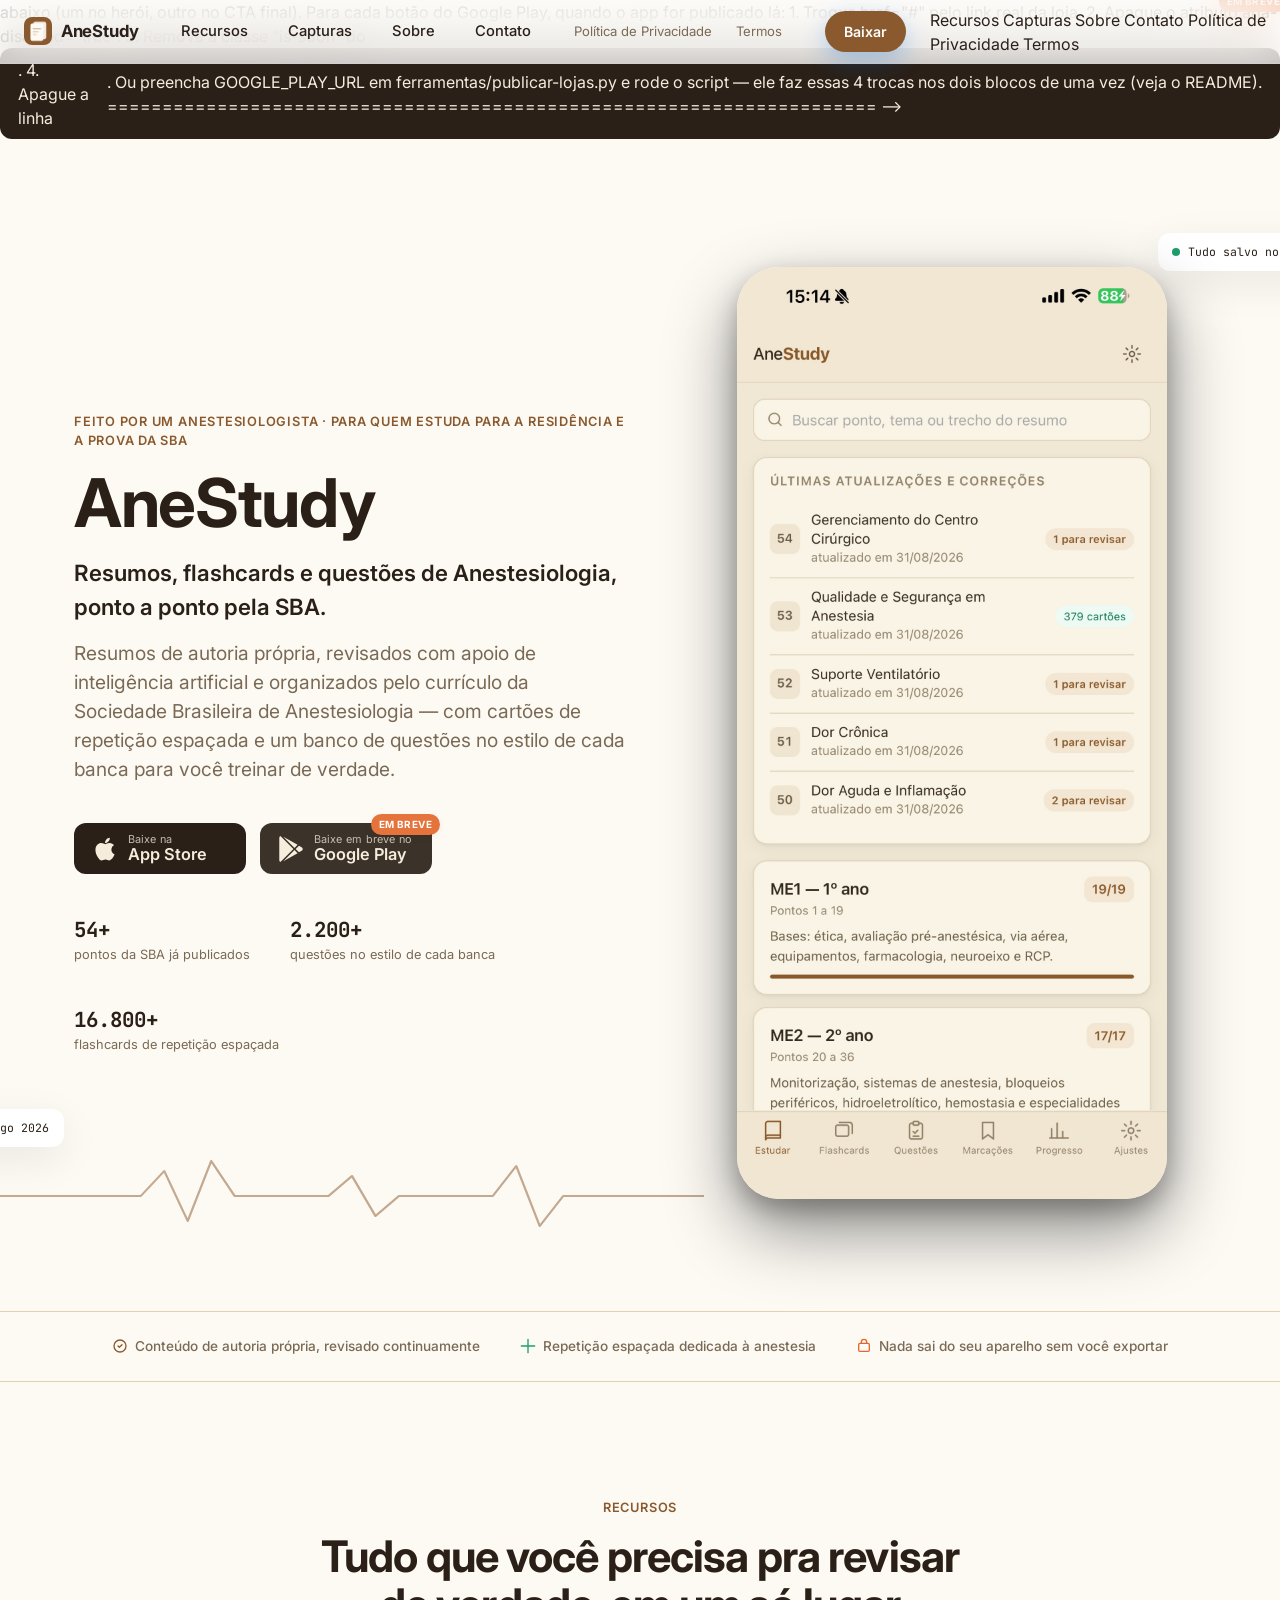
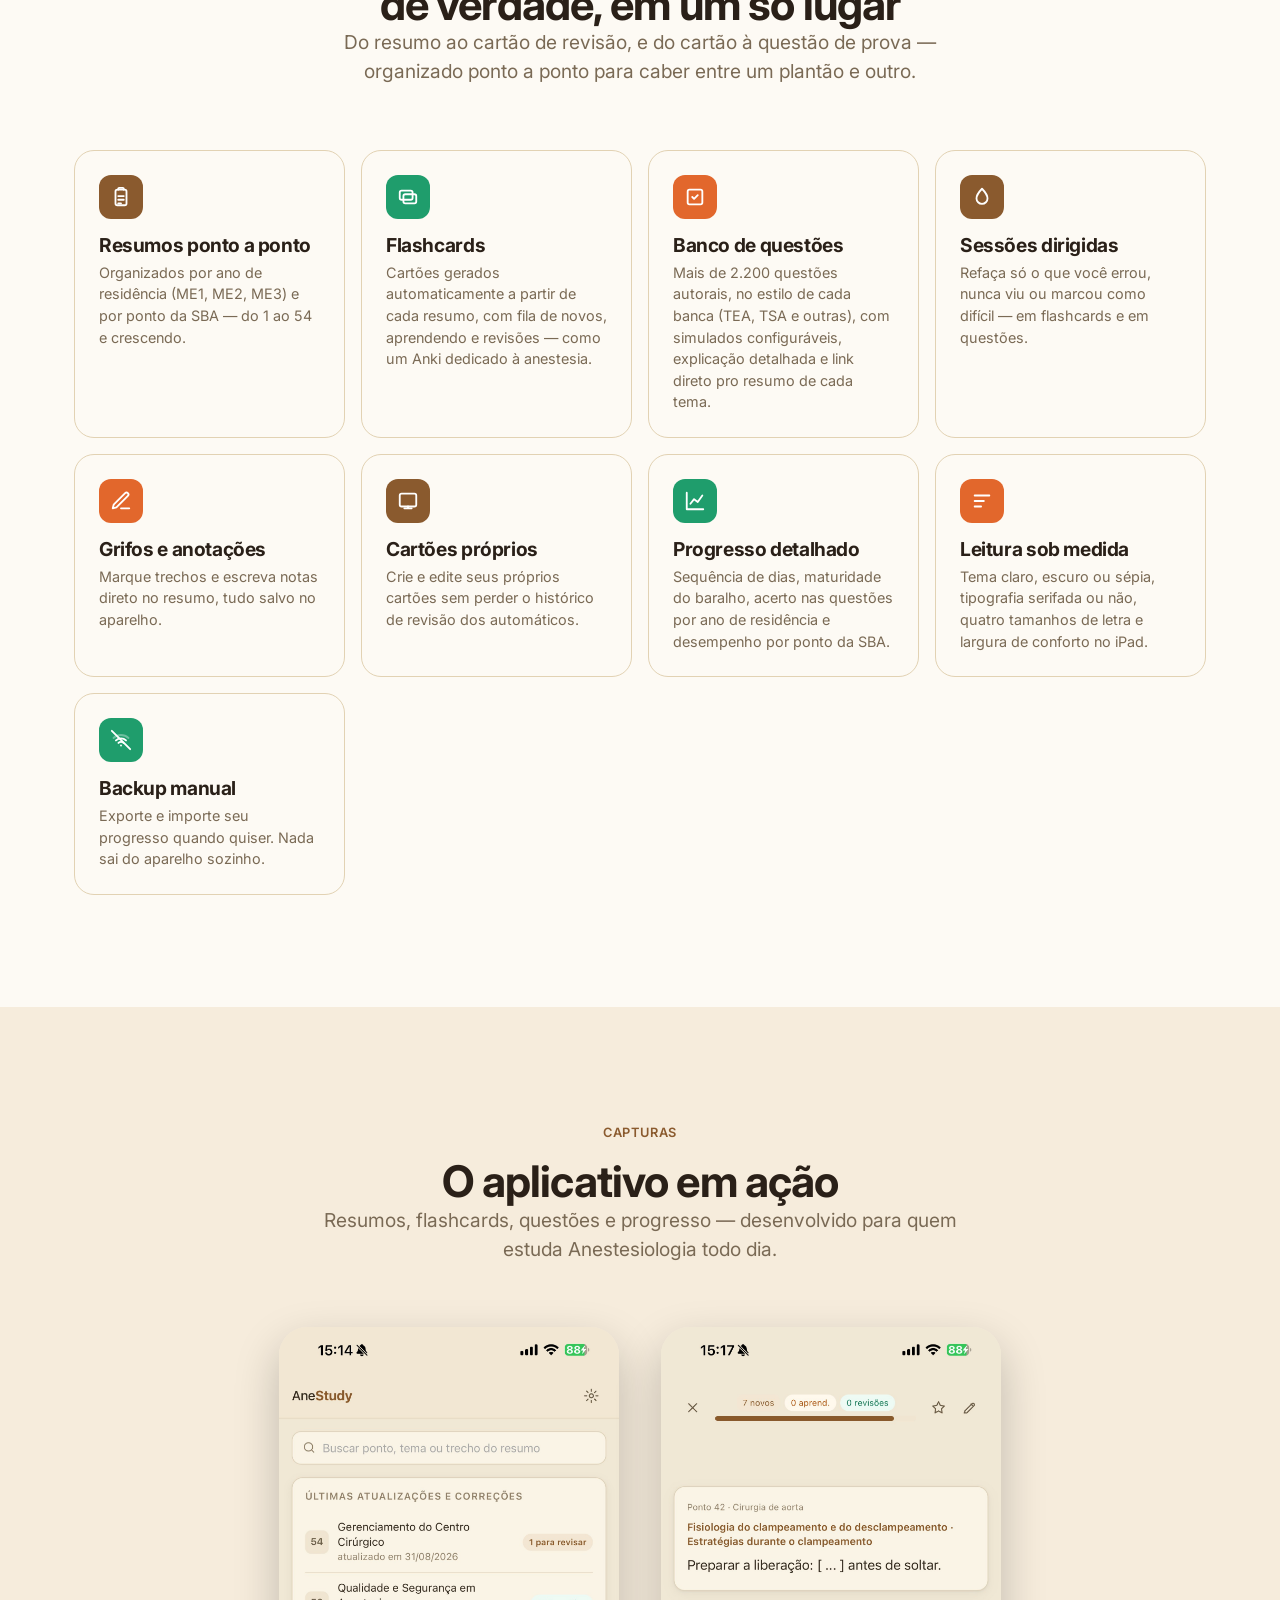
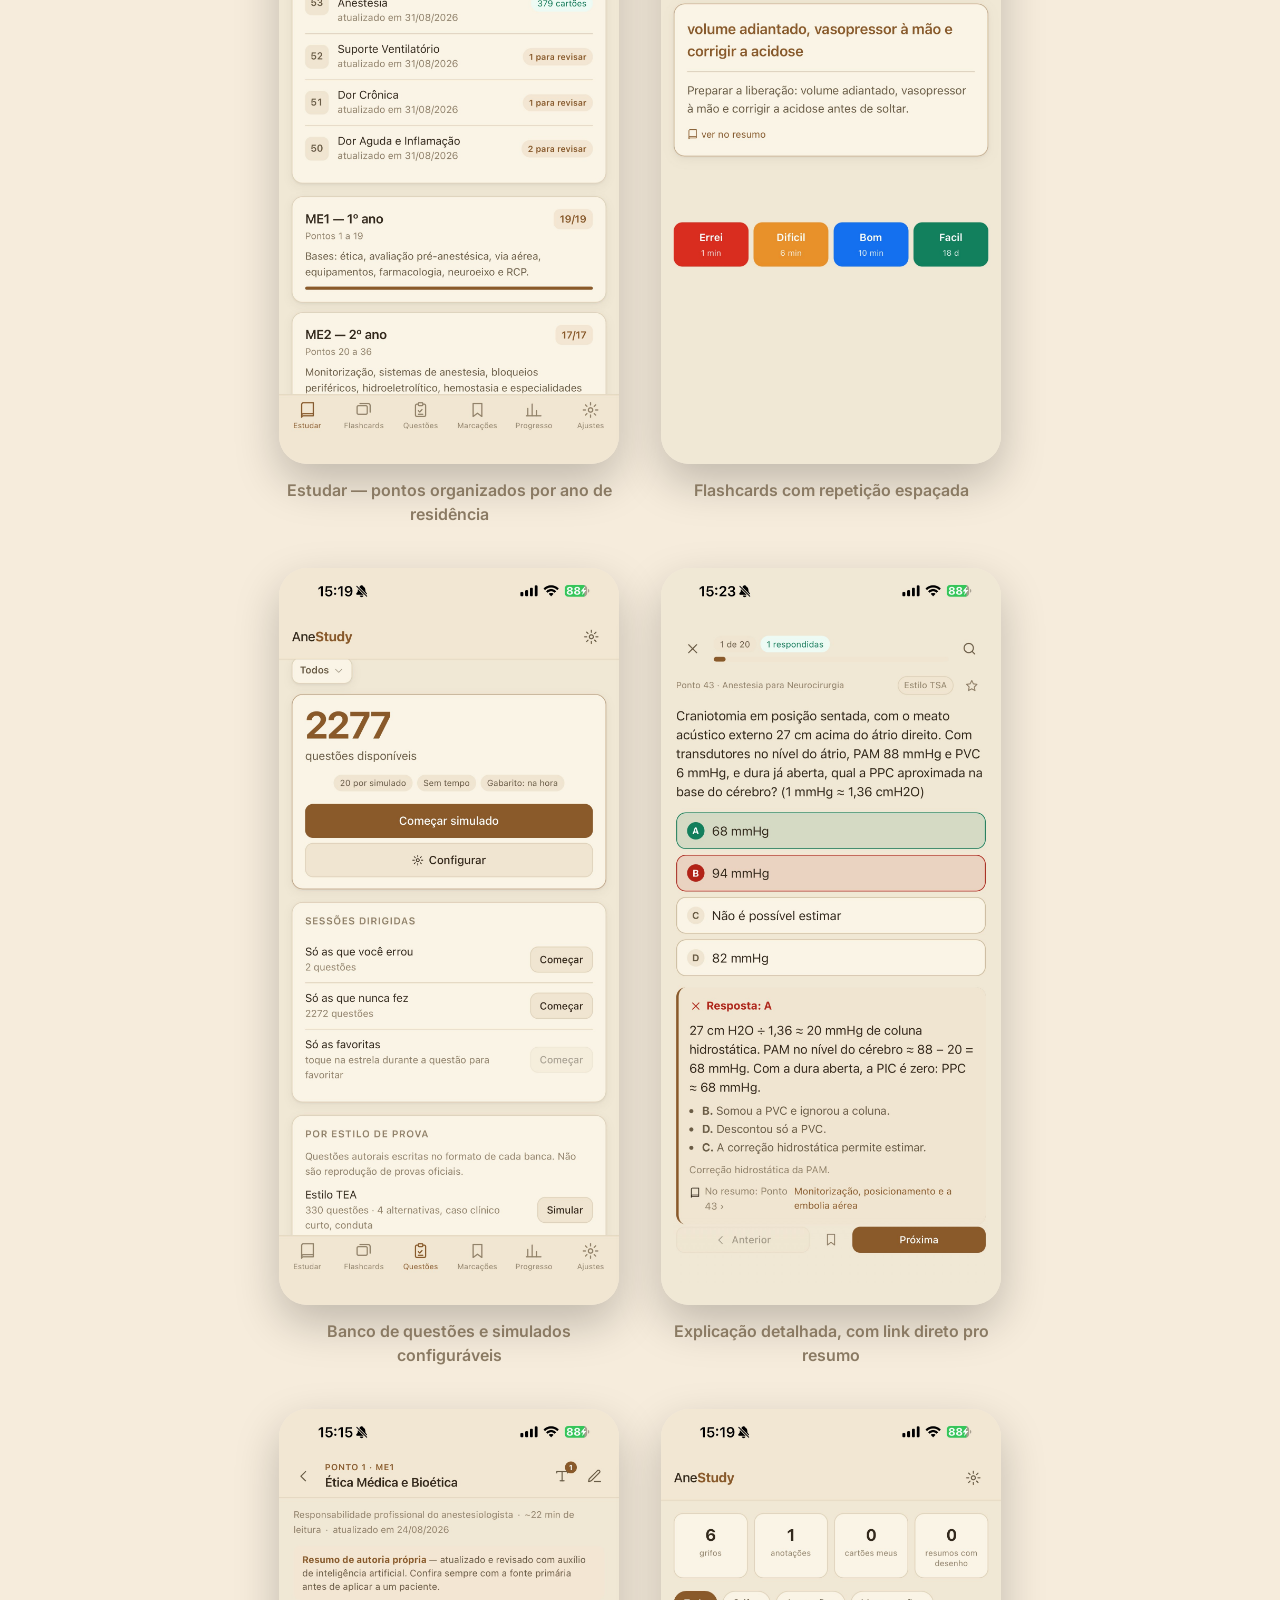
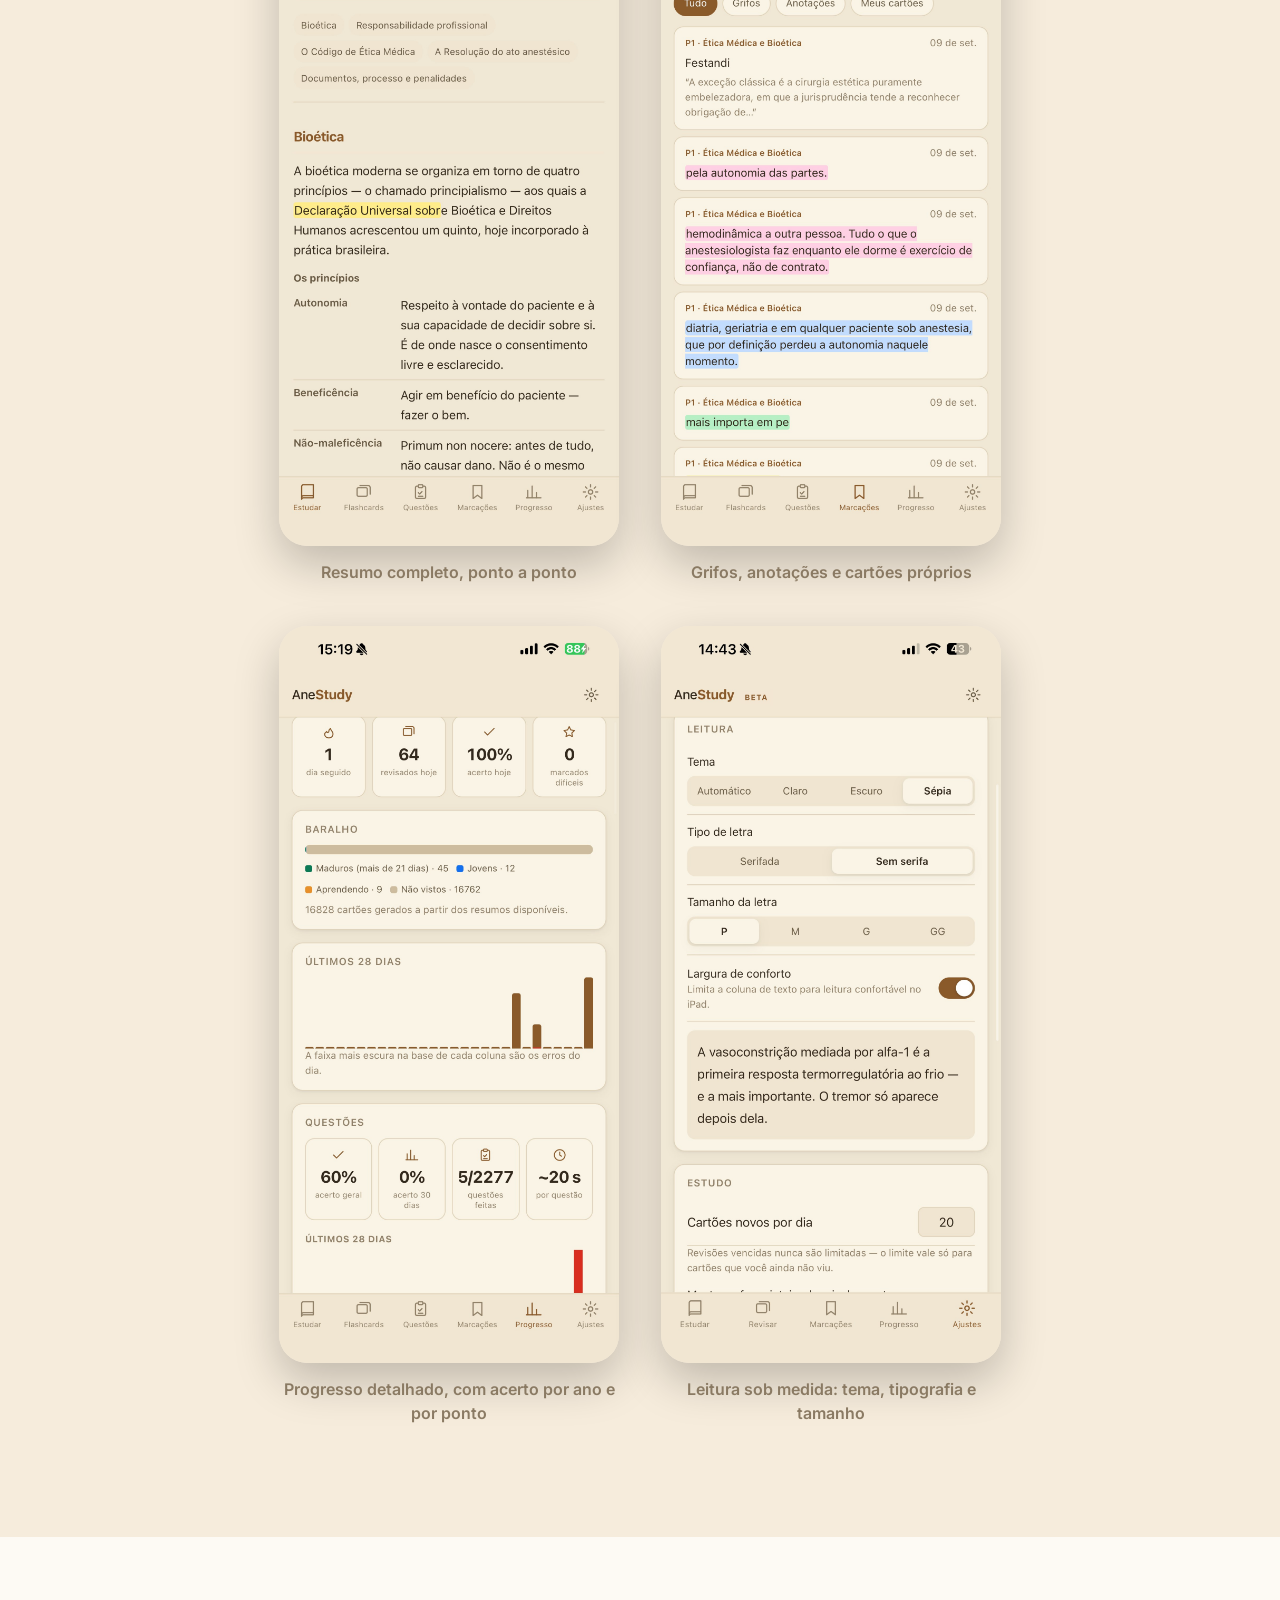
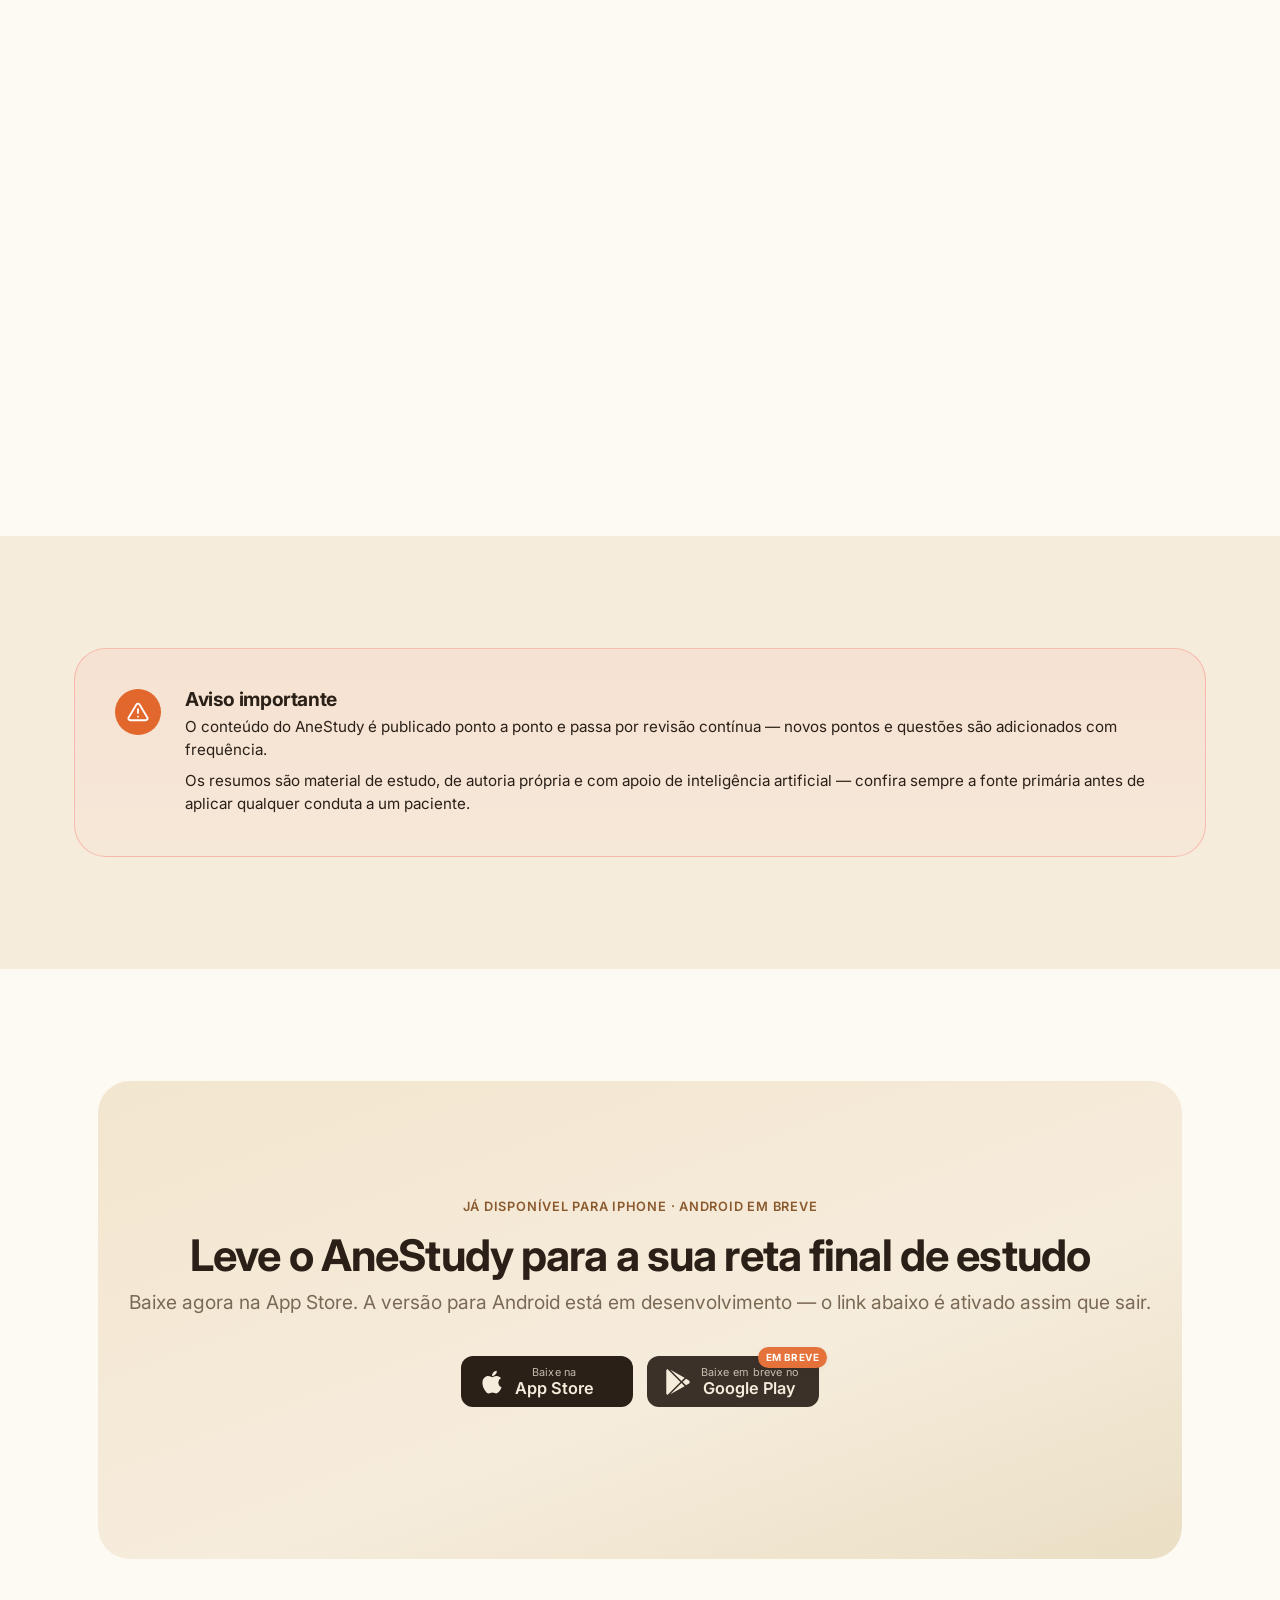
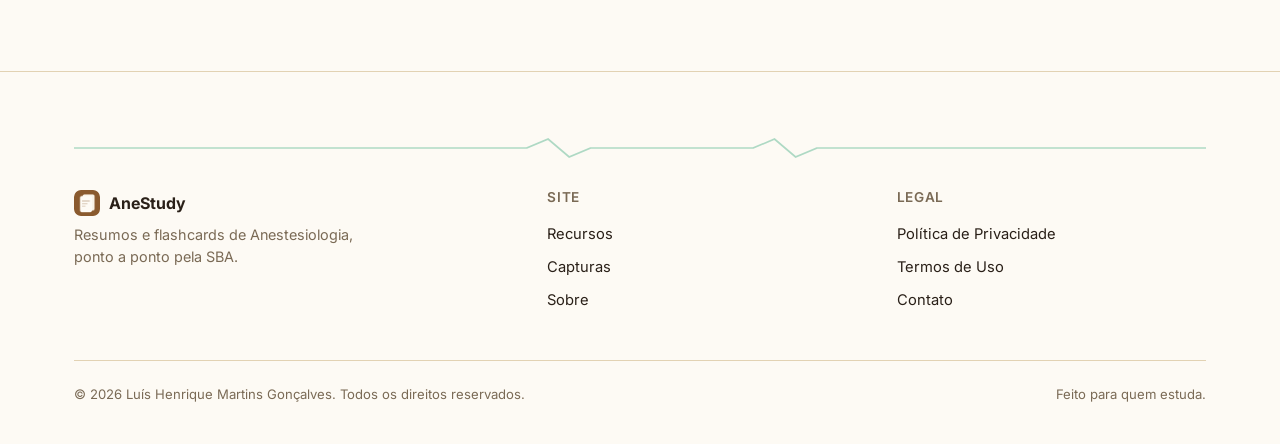
==== commit a44d7e55: "Add files via upload" ====
--- a/index.html
+++ b/index.html
@@ -3,8 +3,8 @@
 <head>
 <meta charset="UTF-8" />
 <meta name="viewport" content="width=device-width, initial-scale=1.0" />
-<title>AneStudy — Resumos e Flashcards de Anestesiologia (SBA)</title>
-<meta name="description" content="AneStudy reúne resumos próprios de Anestesiologia organizados ponto a ponto pelo currículo da SBA, com flashcards de repetição espaçada para revisar de verdade. Em breve para iPhone e Android." />
+<title>AneStudy — Resumos, Flashcards e Questões de Anestesiologia (SBA)</title>
+<meta name="description" content="AneStudy reúne resumos próprios de Anestesiologia organizados ponto a ponto pelo currículo da SBA, com flashcards de repetição espaçada e mais de 2.200 questões no estilo de cada banca. Já disponível para iPhone." />
 <meta name="keywords" content="anestesiologia, residência médica, SBA, flashcards, repetição espaçada, prova de título, TSA, anestesia, estudo médico, resumos" />
 <meta name="author" content="Luís Henrique Martins Gonçalves" />
 <link rel="canonical" href="https://drluishmg-code.github.io/anestudy/index.html" />
@@ -17,8 +17,8 @@
 
 <!-- Open Graph -->
 <meta property="og:type" content="website" />
-<meta property="og:title" content="AneStudy — Resumos e Flashcards de Anestesiologia (SBA)" />
-<meta property="og:description" content="Resumos próprios organizados ponto a ponto pela SBA, com flashcards de repetição espaçada. Em breve para iPhone e Android." />
+<meta property="og:title" content="AneStudy — Resumos, Flashcards e Questões de Anestesiologia (SBA)" />
+<meta property="og:description" content="Resumos próprios organizados ponto a ponto pela SBA, com flashcards de repetição espaçada e banco de questões. Já disponível para iPhone." />
 <meta property="og:image" content="https://drluishmg-code.github.io/anestudy/assets/social-preview.png" />
 <meta property="og:url" content="https://drluishmg-code.github.io/anestudy/index.html" />
 <meta property="og:locale" content="pt_BR" />
@@ -26,7 +26,7 @@
 
 <!-- Twitter Card -->
 <meta name="twitter:card" content="summary_large_image" />
-<meta name="twitter:title" content="AneStudy — Resumos e Flashcards de Anestesiologia (SBA)" />
+<meta name="twitter:title" content="AneStudy — Resumos, Flashcards e Questões de Anestesiologia (SBA)" />
 <meta name="twitter:description" content="Resumos próprios organizados ponto a ponto pela SBA, com flashcards de repetição espaçada." />
 <meta name="twitter:image" content="https://drluishmg-code.github.io/anestudy/assets/social-preview.png" />
 
@@ -39,19 +39,21 @@
 
 <!--
   ======================================================================
-  COMO ATIVAR OS LINKS DAS LOJAS QUANDO O APP FOR PUBLICADO
+  COMO ATIVAR O LINK DO GOOGLE PLAY QUANDO O APP FOR PUBLICADO LÁ
   ======================================================================
-  Este site tem DOIS blocos de botões "Em breve" (procure por
-  <!-- BOTOES-LOJA --> abaixo, um no herói e outro no CTA final).
-
-  Para cada botão, quando o app estiver publicado:
+  O botão da App Store já está ativo (App Store: id6807868152).
+  Falta só o Google Play — hoje ele aparece como "Em breve" nos DOIS
+  blocos <!-- BOTOES-LOJA --> abaixo (um no herói, outro no CTA final).
+
+  Para cada botão do Google Play, quando o app for publicado lá:
     1. Troque href="#" pelo link real da loja.
     2. Apague o atributo aria-disabled="true".
     3. Remova a classe "is-soon" do <a class="store-btn ...">.
     4. Apague a linha <span class="store-btn-soon-tag">Em breve</span>.
 
-  Ou rode o script ferramentas/publicar-lojas.py incluído no repositório,
-  que faz essas 4 trocas nos dois blocos de uma vez (veja o README).
+  Ou preencha GOOGLE_PLAY_URL em ferramentas/publicar-lojas.py e rode o
+  script — ele faz essas 4 trocas nos dois blocos de uma vez (veja o
+  README).
   ======================================================================
 -->
 
@@ -63,7 +65,7 @@
   "name": "AneStudy",
   "applicationCategory": "EducationalApplication",
   "operatingSystem": "iOS, Android",
-  "description": "Aplicativo de resumos e flashcards de Anestesiologia organizados ponto a ponto pelo currículo da SBA, com repetição espaçada.",
+  "description": "Aplicativo de resumos, flashcards de repetição espaçada e banco de questões de Anestesiologia, organizados ponto a ponto pelo currículo da SBA.",
   "author": {
     "@type": "Person",
     "name": "Luís Henrique Martins Gonçalves"
@@ -96,7 +98,7 @@
     </div>
 
     <div class="nav-cta">
-      <a href="#download" class="btn btn-primary" style="padding:0.6rem 1.2rem; font-size:0.88rem;">Em breve</a>
+      <a href="https://apps.apple.com/us/app/anestudy/id6807868152" class="btn btn-primary" style="padding:0.6rem 1.2rem; font-size:0.88rem;">Baixar</a>
       <button class="nav-toggle" aria-label="Abrir menu" aria-expanded="false" aria-controls="navDrawer">
         <span></span><span></span><span></span>
       </button>
@@ -125,17 +127,16 @@
       <div class="hero-copy reveal">
         <span class="eyebrow">Feito por um anestesiologista · para quem estuda para a residência e a prova da SBA</span>
         <h1>AneStudy</h1>
-        <p class="lede-title">Resumos e flashcards de Anestesiologia, ponto a ponto pela SBA.</p>
-        <p class="lede">Resumos de autoria própria, revisados com apoio de inteligência artificial e organizados pelo currículo da Sociedade Brasileira de Anestesiologia — com cartões de repetição espaçada para fixar o conteúdo de verdade, não só ler uma vez.</p>
+        <p class="lede-title">Resumos, flashcards e questões de Anestesiologia, ponto a ponto pela SBA.</p>
+        <p class="lede">Resumos de autoria própria, revisados com apoio de inteligência artificial e organizados pelo currículo da Sociedade Brasileira de Anestesiologia — com cartões de repetição espaçada e um banco de questões no estilo de cada banca para você treinar de verdade.</p>
 
         <div class="hero-actions">
           <!-- BOTOES-LOJA -->
           <div class="store-actions">
-            <a href="#" class="store-btn is-soon" aria-disabled="true" onclick="return false;" aria-label="Em breve na App Store">
-              <span class="store-btn-soon-tag">Em breve</span>
+            <a href="https://apps.apple.com/us/app/anestudy/id6807868152" class="store-btn" aria-label="Baixar na App Store">
               <svg viewBox="0 0 384 512" aria-hidden="true"><path d="M318.7 268.7c-.2-36.7 16.4-64.4 50-84.8-18.8-26.9-47.2-41.7-84.7-44.6-35.5-2.8-74.3 20.7-88.5 20.7-15 0-49.4-19.7-76.4-19.7C63.3 141 4 184.8 4 273.7q0 39.4 14.4 81.2c12.8 36.7 59 126.7 107.2 125.2 25.2-.6 43-17.9 75.8-17.9 31.8 0 48.3 17.9 76.4 17.9 48.6-.7 90.4-82.5 102.6-119.3-65.2-30.7-61.7-90-61.7-91.1zm-56.6-164.2c27.3-32.4 24.8-61.9 24-72.5-24.1 1.4-52 16.4-67.9 34.9-17.5 19.8-27.8 44.3-25.6 71.9 26.1 2 49.9-11.4 69.5-34.3z"/></svg>
               <span class="store-btn-copy">
-                <small>Baixe em breve na</small>
+                <small>Baixe na</small>
                 <strong>App Store</strong>
               </span>
             </a>
@@ -153,16 +154,16 @@
 
         <div class="hero-meta">
           <div>
-            <strong>42+</strong>
+            <strong>54+</strong>
             <span>pontos da SBA já publicados</span>
           </div>
           <div>
-            <strong>100%</strong>
-            <span>local — sem conta, sem nuvem</span>
+            <strong>2.200+</strong>
+            <span>questões no estilo de cada banca</span>
           </div>
           <div>
-            <strong>Beta</strong>
-            <span>conteúdo publicado ponto a ponto</span>
+            <strong>16.800+</strong>
+            <span>flashcards de repetição espaçada</span>
           </div>
         </div>
       </div>
@@ -206,7 +207,7 @@
       <div class="section-head center reveal">
         <span class="eyebrow">Recursos</span>
         <h2>Tudo que você precisa pra revisar de verdade, em um só lugar</h2>
-        <p class="lede">Do resumo ao cartão de revisão — organizado ponto a ponto para caber entre um plantão e outro.</p>
+        <p class="lede">Do resumo ao cartão de revisão, e do cartão à questão de prova — organizado ponto a ponto para caber entre um plantão e outro.</p>
       </div>
 
       <div class="features-grid">
@@ -214,7 +215,7 @@
         <div class="feature-card reveal">
           <div class="feature-icon blue"><svg viewBox="0 0 24 24" fill="none" stroke="currentColor" stroke-width="2" stroke-linecap="round" stroke-linejoin="round"><rect x="6" y="4" width="12" height="17" rx="2"/><path d="M9 4V3a1 1 0 0 1 1-1h4a1 1 0 0 1 1 1v1"/><path d="M9 11h6M9 15h6M9 19h3"/></svg></div>
           <h3>Resumos ponto a ponto</h3>
-          <p>Organizados por ano de residência (ME1, ME2, ME3) e por ponto da SBA — do 1 ao 42 e crescendo.</p>
+          <p>Organizados por ano de residência (ME1, ME2, ME3) e por ponto da SBA — do 1 ao 54 e crescendo.</p>
         </div>
 
         <div class="feature-card reveal">
@@ -224,9 +225,15 @@
         </div>
 
         <div class="feature-card reveal">
+          <div class="feature-icon red"><svg viewBox="0 0 24 24" fill="none" stroke="currentColor" stroke-width="2" stroke-linecap="round" stroke-linejoin="round"><rect x="4" y="4" width="16" height="16" rx="2"/><path d="m9 12 2 2 4-4"/></svg></div>
+          <h3>Banco de questões</h3>
+          <p>Mais de 2.200 questões autorais, no estilo de cada banca (TEA, TSA e outras), com simulados configuráveis, explicação detalhada e link direto pro resumo de cada tema.</p>
+        </div>
+
+        <div class="feature-card reveal">
           <div class="feature-icon blue"><svg viewBox="0 0 24 24" fill="none" stroke="currentColor" stroke-width="2" stroke-linecap="round" stroke-linejoin="round"><path d="M12 3s6 6.2 6 10.5A6 6 0 0 1 6 13.5C6 9.2 12 3 12 3z"/></svg></div>
           <h3>Sessões dirigidas</h3>
-          <p>Revise só o que você errou ou marcou como difícil — sem se perder no meio do que já domina.</p>
+          <p>Refaça só o que você errou, nunca viu ou marcou como difícil — em flashcards e em questões.</p>
         </div>
 
         <div class="feature-card reveal">
@@ -244,7 +251,7 @@
         <div class="feature-card reveal">
           <div class="feature-icon green"><svg viewBox="0 0 24 24" fill="none" stroke="currentColor" stroke-width="2" stroke-linecap="round" stroke-linejoin="round"><path d="M3 3v18h18"/><path d="M7 15l4-5 4 3 5-7"/></svg></div>
           <h3>Progresso detalhado</h3>
-          <p>Sequência de dias, acerto do dia, maturidade do baralho e desempenho por ponto da SBA.</p>
+          <p>Sequência de dias, maturidade do baralho, acerto nas questões por ano de residência e desempenho por ponto da SBA.</p>
         </div>
 
         <div class="feature-card reveal">
@@ -272,7 +279,7 @@
         <span class="eyebrow">Capturas</span>
         <h2>O aplicativo em ação</h2>
         <p class="lede">
-          Resumos, flashcards e progresso — desenvolvido para quem estuda Anestesiologia todo dia.
+          Resumos, flashcards, questões e progresso — desenvolvido para quem estuda Anestesiologia todo dia.
         </p>
       </div>
 
@@ -289,6 +296,16 @@
         </figure>
 
         <figure class="screen-card reveal">
+          <img src="assets/screenshots/questoes.jpg" alt="Tela de banco de questões do AneStudy">
+          <figcaption>Banco de questões e simulados configuráveis</figcaption>
+        </figure>
+
+        <figure class="screen-card reveal">
+          <img src="assets/screenshots/questao-detalhe.jpg" alt="Questão respondida com explicação no AneStudy">
+          <figcaption>Explicação detalhada, com link direto pro resumo</figcaption>
+        </figure>
+
+        <figure class="screen-card reveal">
           <img src="assets/screenshots/leitura.jpg" alt="Resumo de Ética Médica e Bioética no AneStudy">
           <figcaption>Resumo completo, ponto a ponto</figcaption>
         </figure>
@@ -300,7 +317,7 @@
 
         <figure class="screen-card reveal">
           <img src="assets/screenshots/progresso.jpg" alt="Tela de progresso do AneStudy">
-          <figcaption>Progresso detalhado, dia a dia</figcaption>
+          <figcaption>Progresso detalhado, com acerto por ano e por ponto</figcaption>
         </figure>
 
         <figure class="screen-card reveal">
@@ -318,9 +335,9 @@
   <section class="section" id="sobre">
     <div class="container about-grid">
       <div class="about-visual reveal">
-        <div class="stat-row"><strong>42+</strong><span>pontos da SBA organizados, ponto a ponto</span></div>
+        <div class="stat-row"><strong>54+</strong><span>pontos da SBA organizados, ponto a ponto</span></div>
+        <div class="stat-row"><strong>2.200+</strong><span>questões autorais, no estilo de cada banca</span></div>
         <div class="stat-row"><strong>ME1–ME3</strong><span>os três anos de residência cobertos</span></div>
-        <div class="stat-row"><strong>1</strong><span>anestesiologista brasileiro por trás de todo o conteúdo</span></div>
       </div>
 
       <div class="about-copy reveal">
@@ -328,7 +345,7 @@
         <h2>Escrito por quem também estuda para a prova.</h2>
         <p>O AneStudy nasceu da rotina de residência: resumir cada ponto da SBA de um jeito que desse pra revisar de verdade, não só ler uma vez e esquecer.</p>
         <p>Os resumos são de autoria própria e passam por revisão contínua, com apoio de inteligência artificial para organizar e atualizar o conteúdo — mas a fonte primária continua sendo a literatura e as diretrizes oficiais.</p>
-        <p>Feito para caber entre um plantão e outro: leia o resumo, deixe o app gerar os cartões, e revise um pouco todo dia.</p>
+        <p>Feito para caber entre um plantão e outro: leia o resumo, deixe o app gerar os cartões, revise um pouco todo dia e treine com questões no estilo da sua banca.</p>
       </div>
     </div>
   </section>
@@ -342,7 +359,7 @@
         </div>
         <div>
           <h3>Aviso importante</h3>
-          <p>O AneStudy está em construção: o conteúdo é publicado ponto a ponto e passa por revisão contínua.</p>
+          <p>O conteúdo do AneStudy é publicado ponto a ponto e passa por revisão contínua — novos pontos e questões são adicionados com frequência.</p>
           <p>Os resumos são material de estudo, de autoria própria e com apoio de inteligência artificial — confira sempre a fonte primária antes de aplicar qualquer conduta a um paciente.</p>
         </div>
       </div>
@@ -353,17 +370,16 @@
   <section class="section" id="download">
     <div class="container">
       <div class="final-cta reveal">
-        <span class="eyebrow">Em breve para iPhone e Android</span>
+        <span class="eyebrow">Já disponível para iPhone · Android em breve</span>
         <h2>Leve o AneStudy para a sua reta final de estudo</h2>
-        <p class="lede">O app ainda está em desenvolvimento. Assim que for publicado, os links abaixo levam direto para a loja.</p>
+        <p class="lede">Baixe agora na App Store. A versão para Android está em desenvolvimento — o link abaixo é ativado assim que sair.</p>
         <div class="hero-actions">
           <!-- BOTOES-LOJA -->
           <div class="store-actions" style="justify-content:center;">
-            <a href="#" class="store-btn is-soon" aria-disabled="true" onclick="return false;" aria-label="Em breve na App Store">
-              <span class="store-btn-soon-tag">Em breve</span>
+            <a href="https://apps.apple.com/us/app/anestudy/id6807868152" class="store-btn" aria-label="Baixar na App Store">
               <svg viewBox="0 0 384 512" aria-hidden="true"><path d="M318.7 268.7c-.2-36.7 16.4-64.4 50-84.8-18.8-26.9-47.2-41.7-84.7-44.6-35.5-2.8-74.3 20.7-88.5 20.7-15 0-49.4-19.7-76.4-19.7C63.3 141 4 184.8 4 273.7q0 39.4 14.4 81.2c12.8 36.7 59 126.7 107.2 125.2 25.2-.6 43-17.9 75.8-17.9 31.8 0 48.3 17.9 76.4 17.9 48.6-.7 90.4-82.5 102.6-119.3-65.2-30.7-61.7-90-61.7-91.1zm-56.6-164.2c27.3-32.4 24.8-61.9 24-72.5-24.1 1.4-52 16.4-67.9 34.9-17.5 19.8-27.8 44.3-25.6 71.9 26.1 2 49.9-11.4 69.5-34.3z"/></svg>
               <span class="store-btn-copy">
-                <small>Baixe em breve na</small>
+                <small>Baixe na</small>
                 <strong>App Store</strong>
               </span>
             </a>
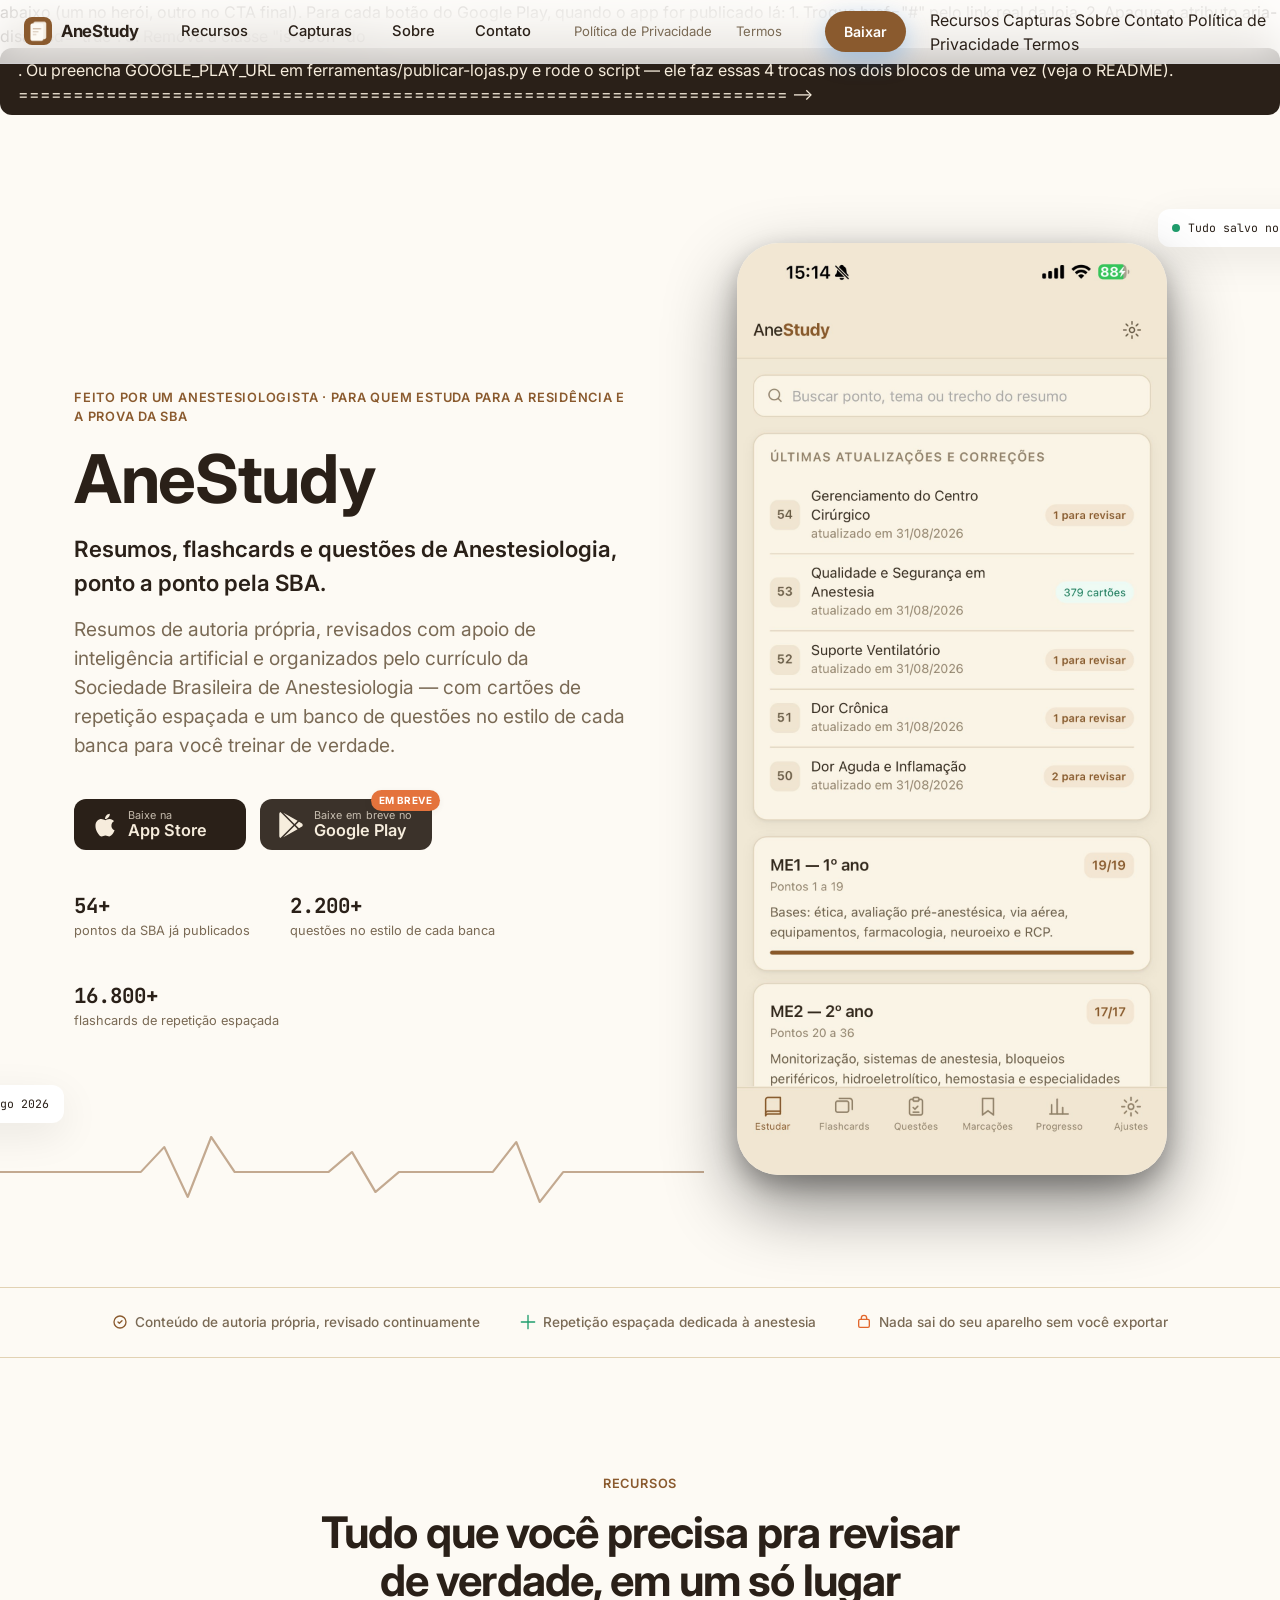
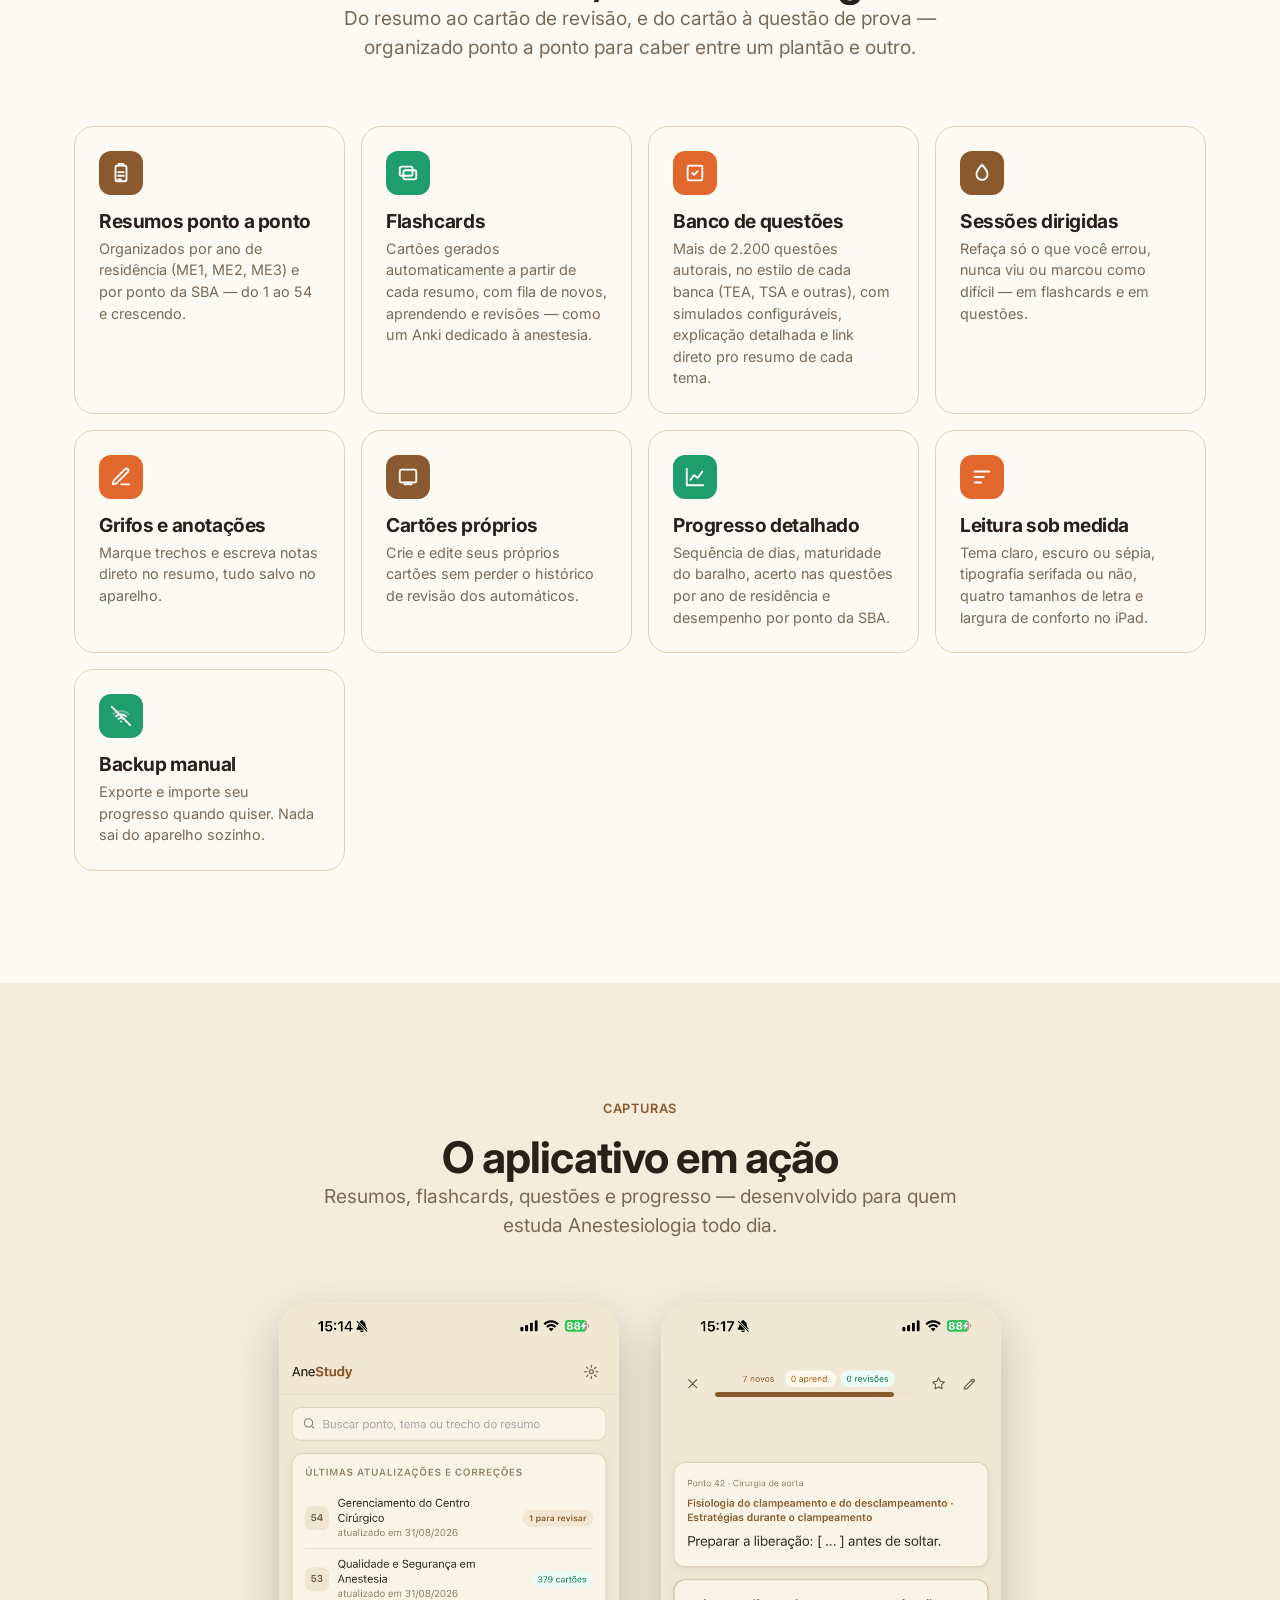
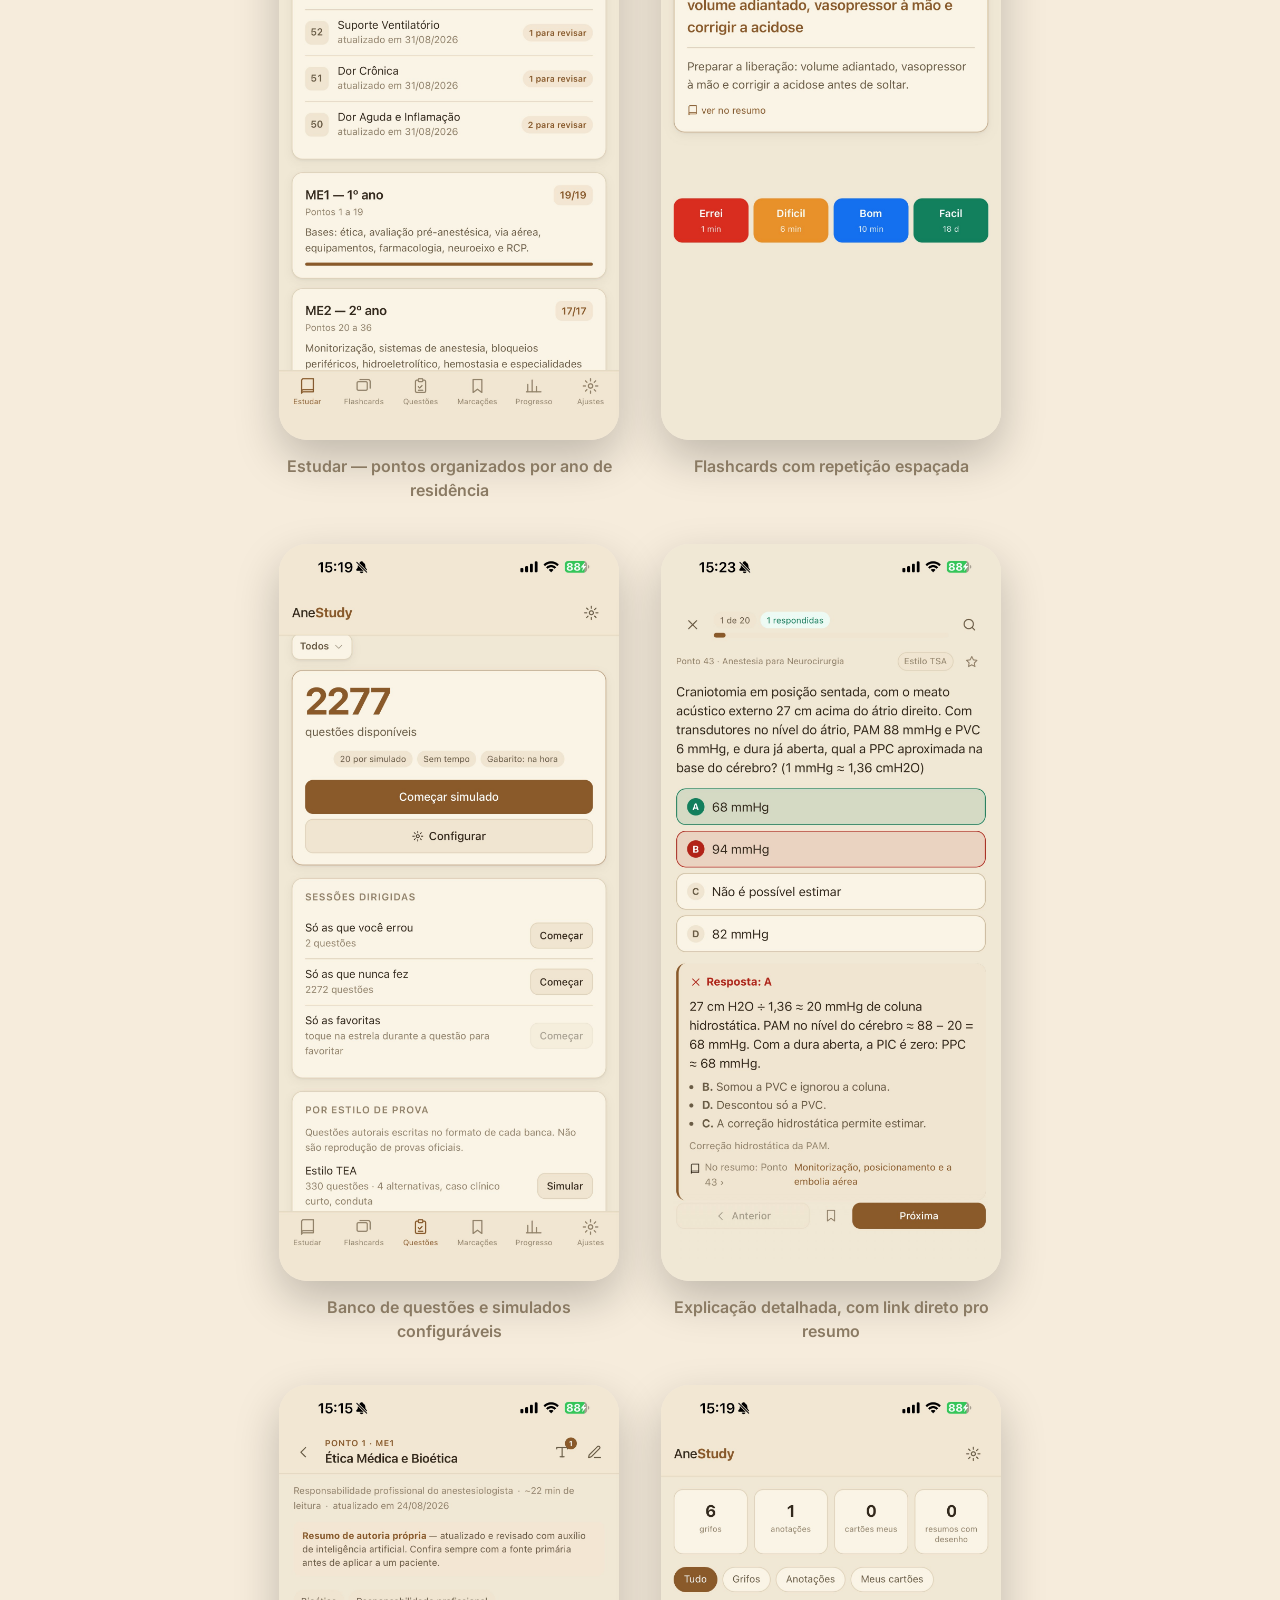
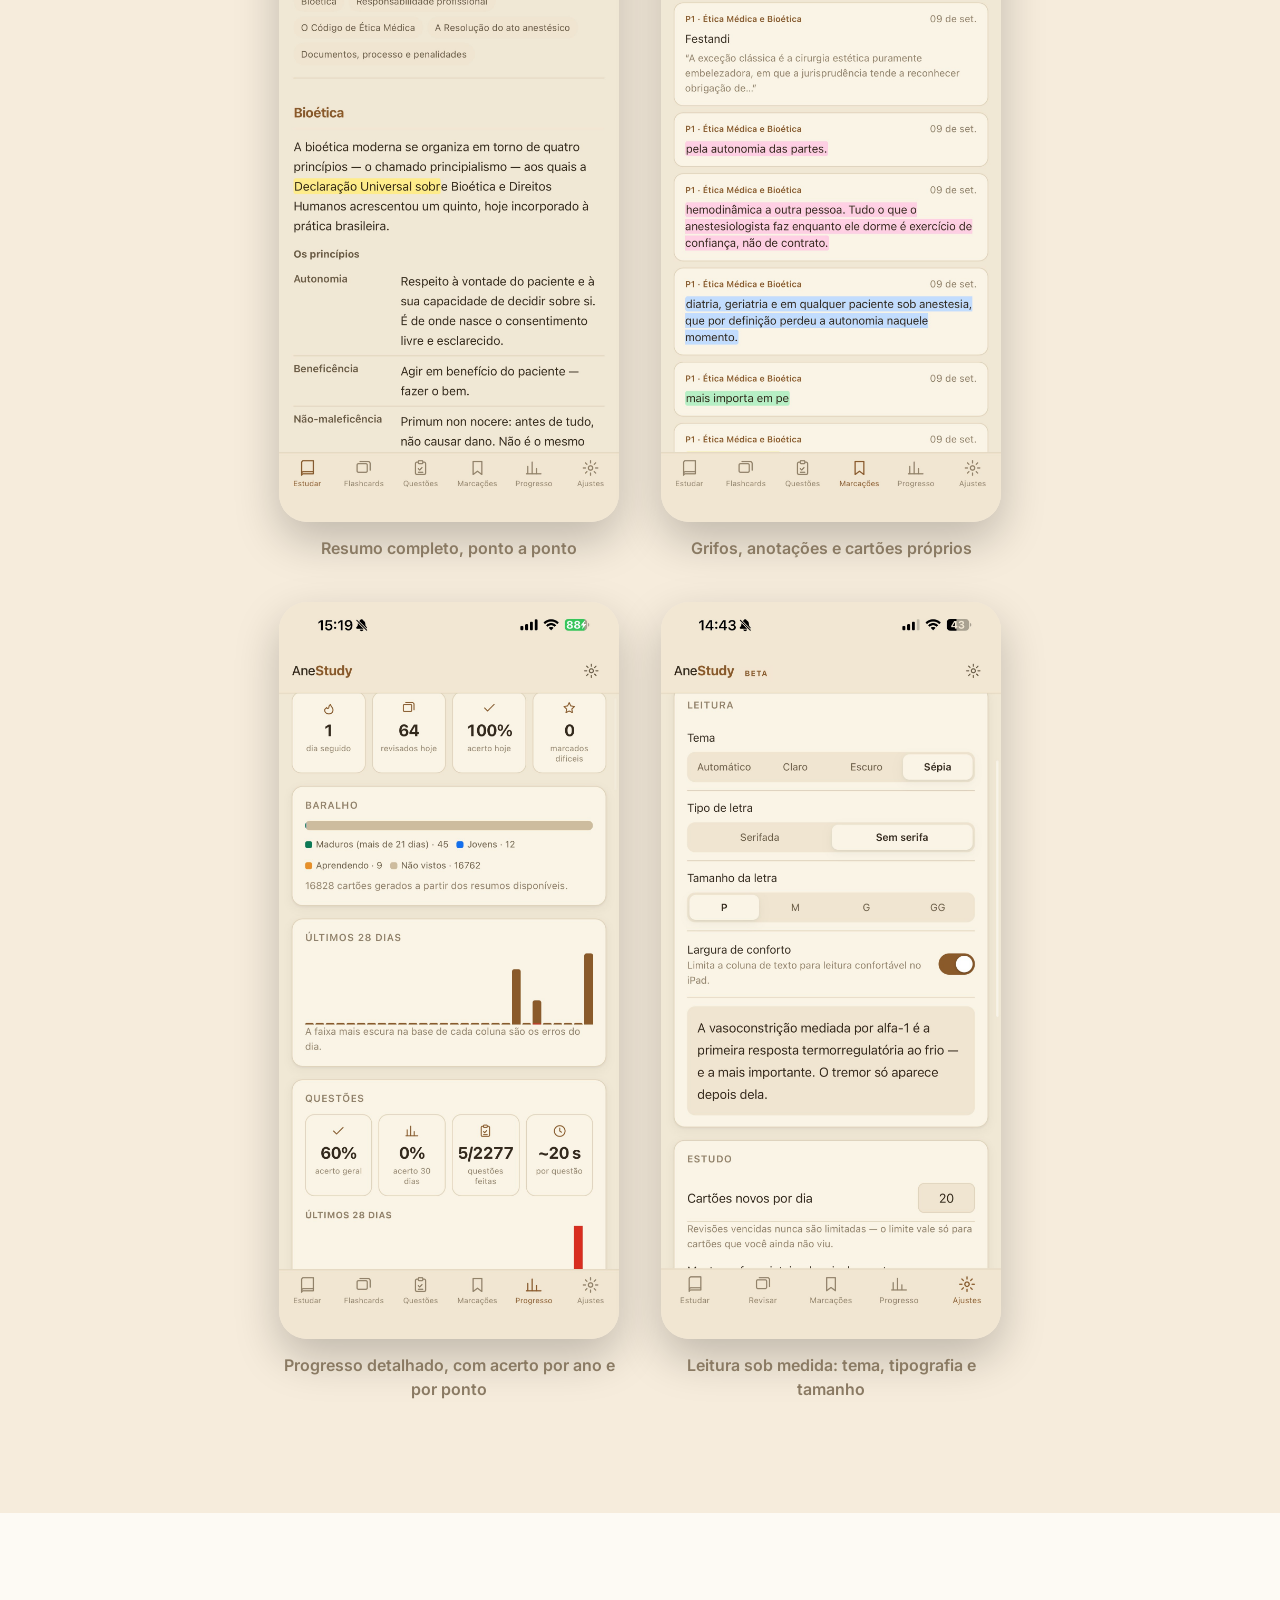
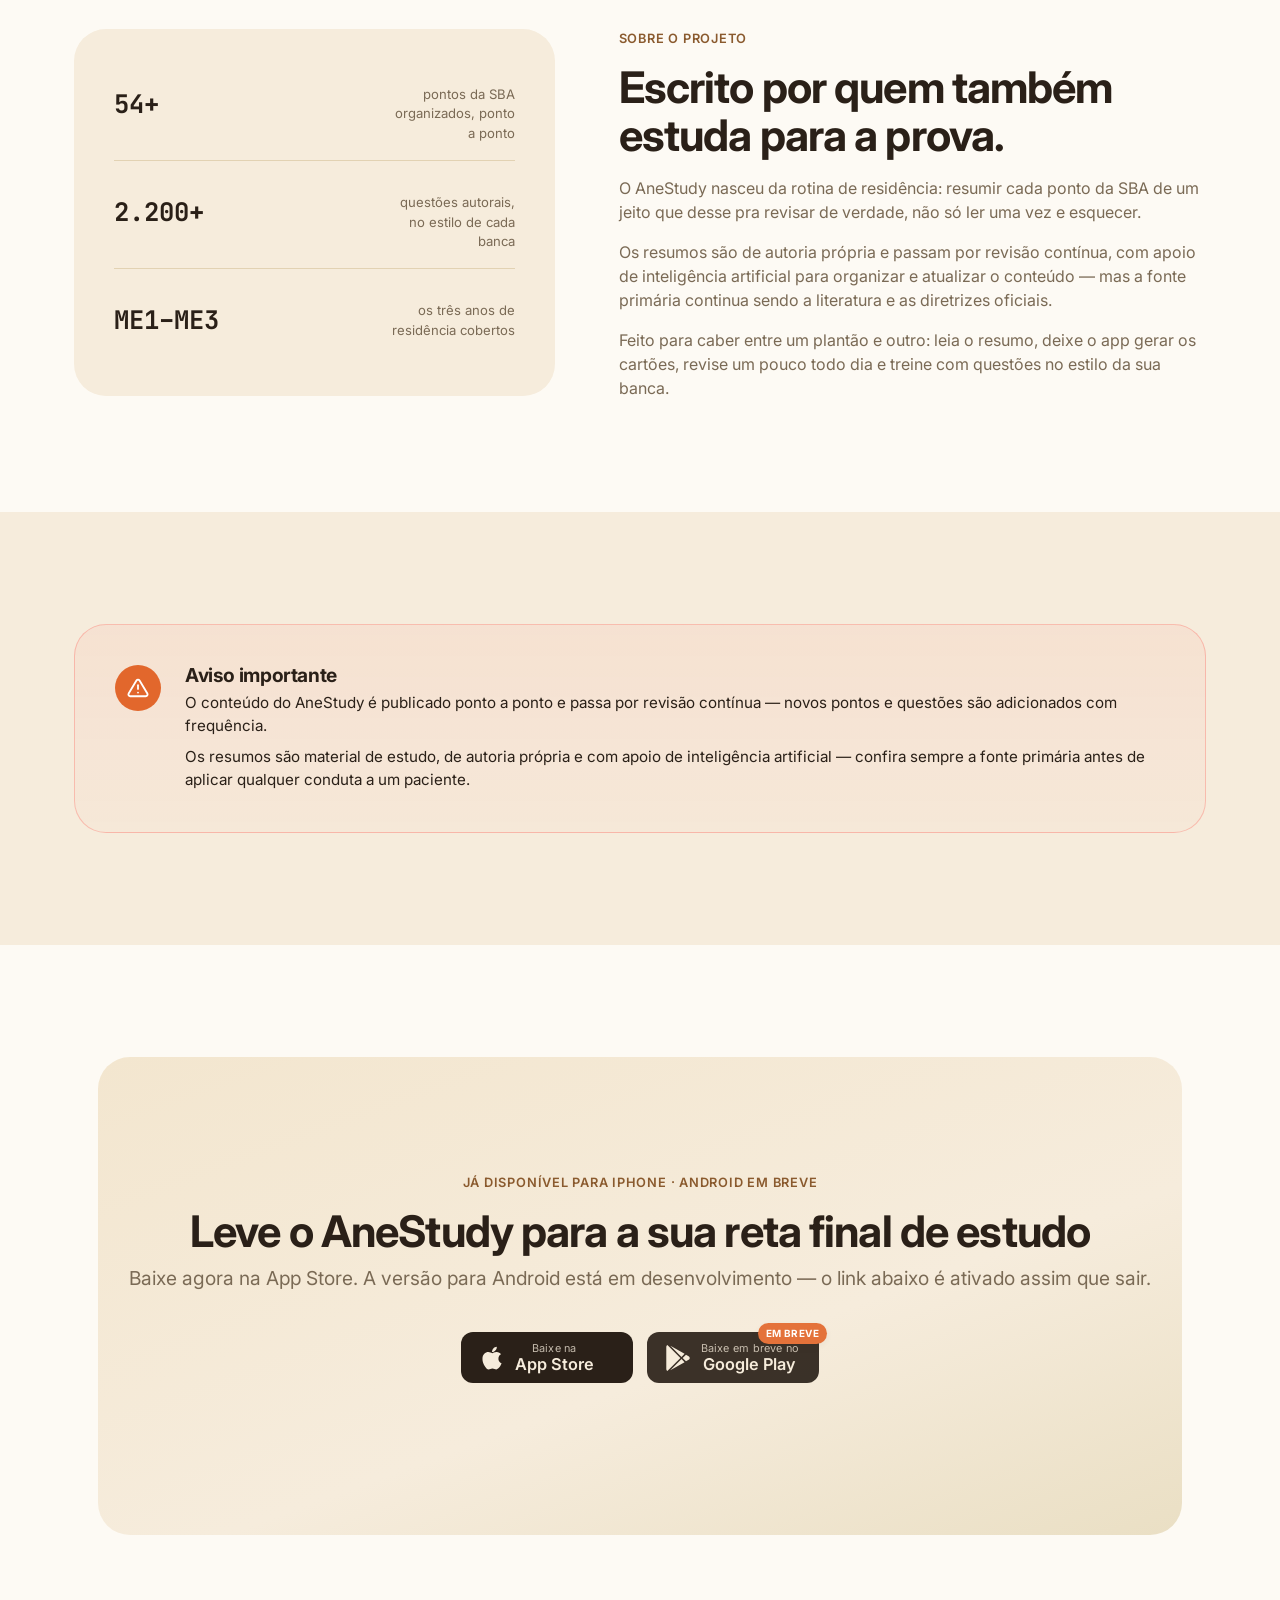
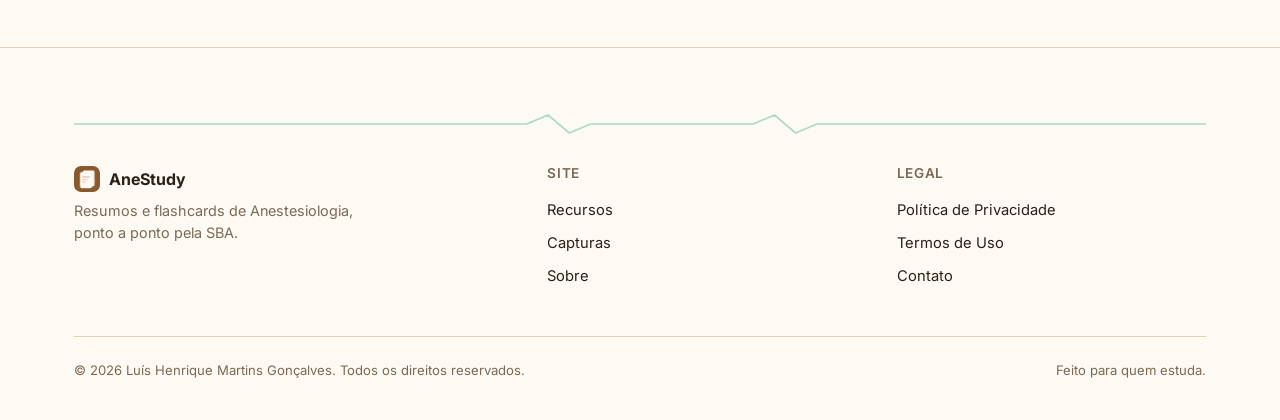
==== commit a64c960e: "linha apagada" ====
--- a/index.html
+++ b/index.html
@@ -49,7 +49,6 @@
     1. Troque href="#" pelo link real da loja.
     2. Apague o atributo aria-disabled="true".
     3. Remova a classe "is-soon" do <a class="store-btn ...">.
-    4. Apague a linha <span class="store-btn-soon-tag">Em breve</span>.
 
   Ou preencha GOOGLE_PLAY_URL em ferramentas/publicar-lojas.py e rode o
   script — ele faz essas 4 trocas nos dois blocos de uma vez (veja o
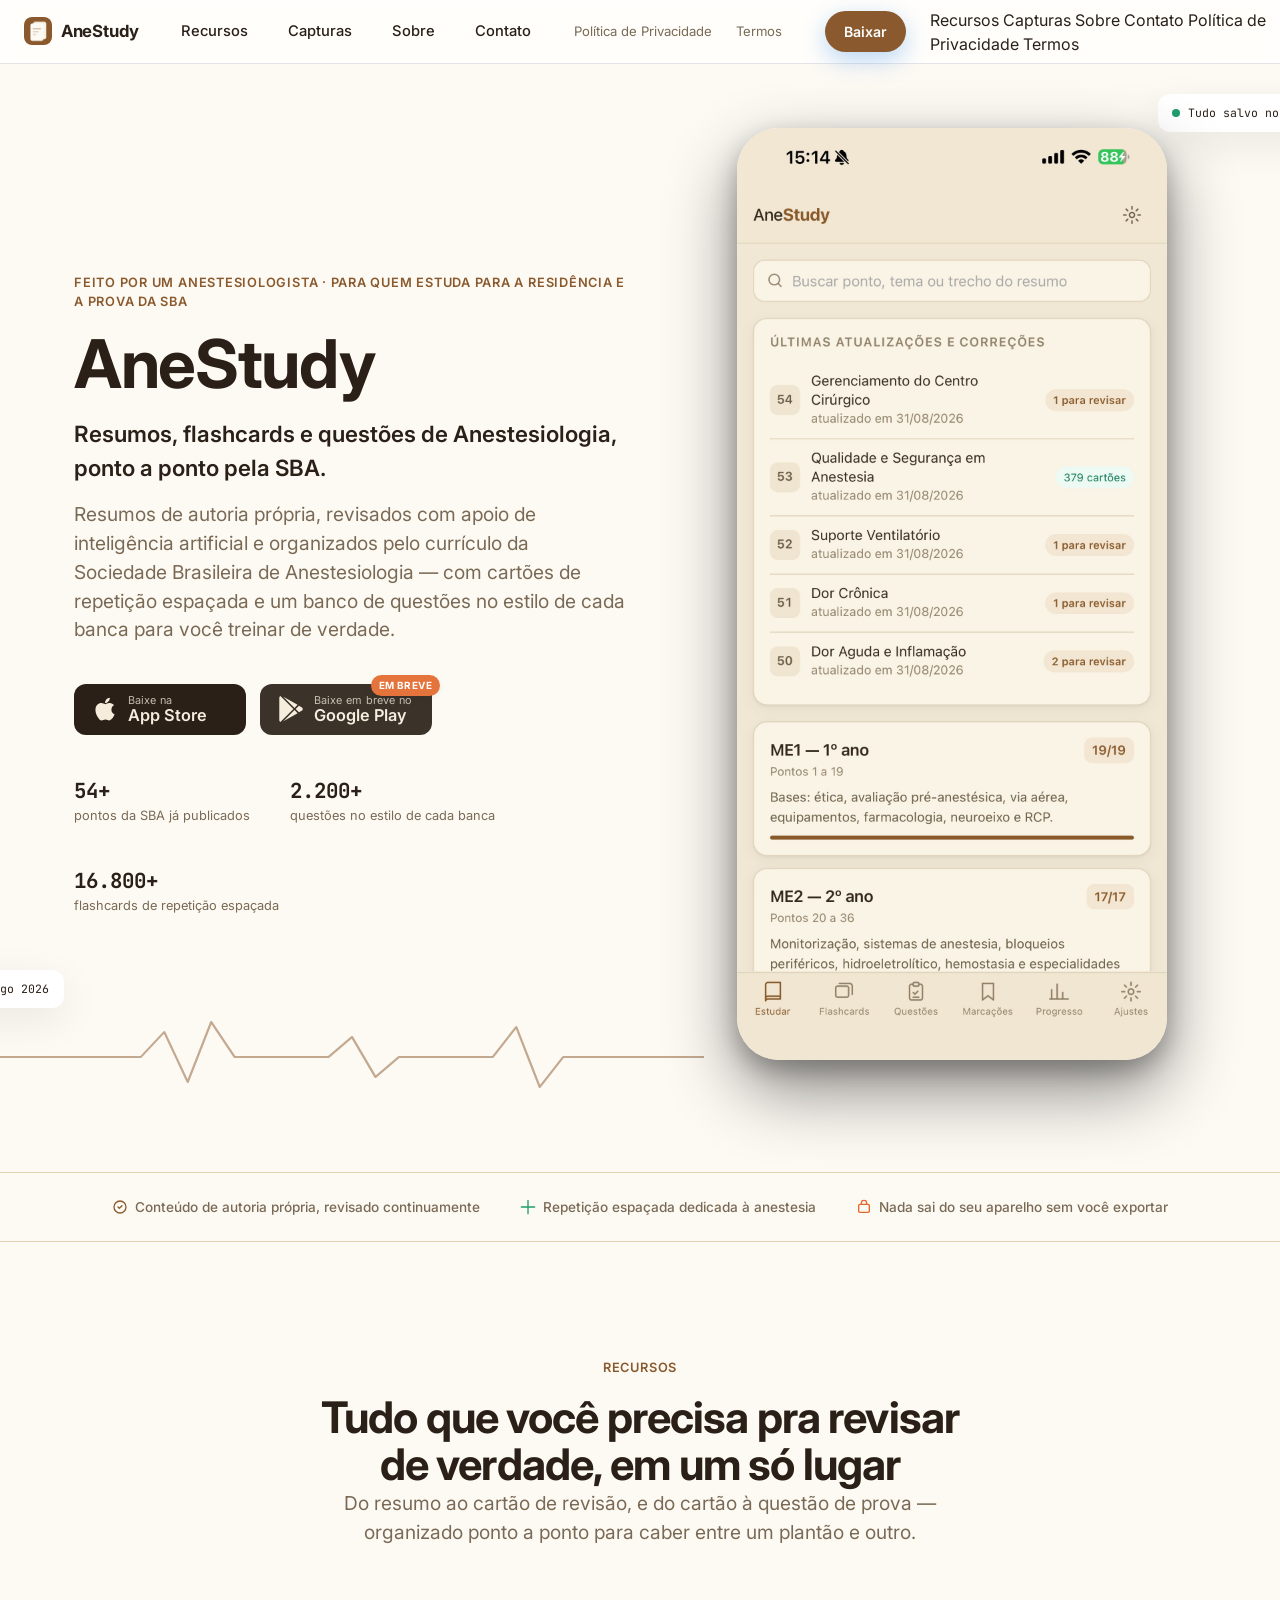
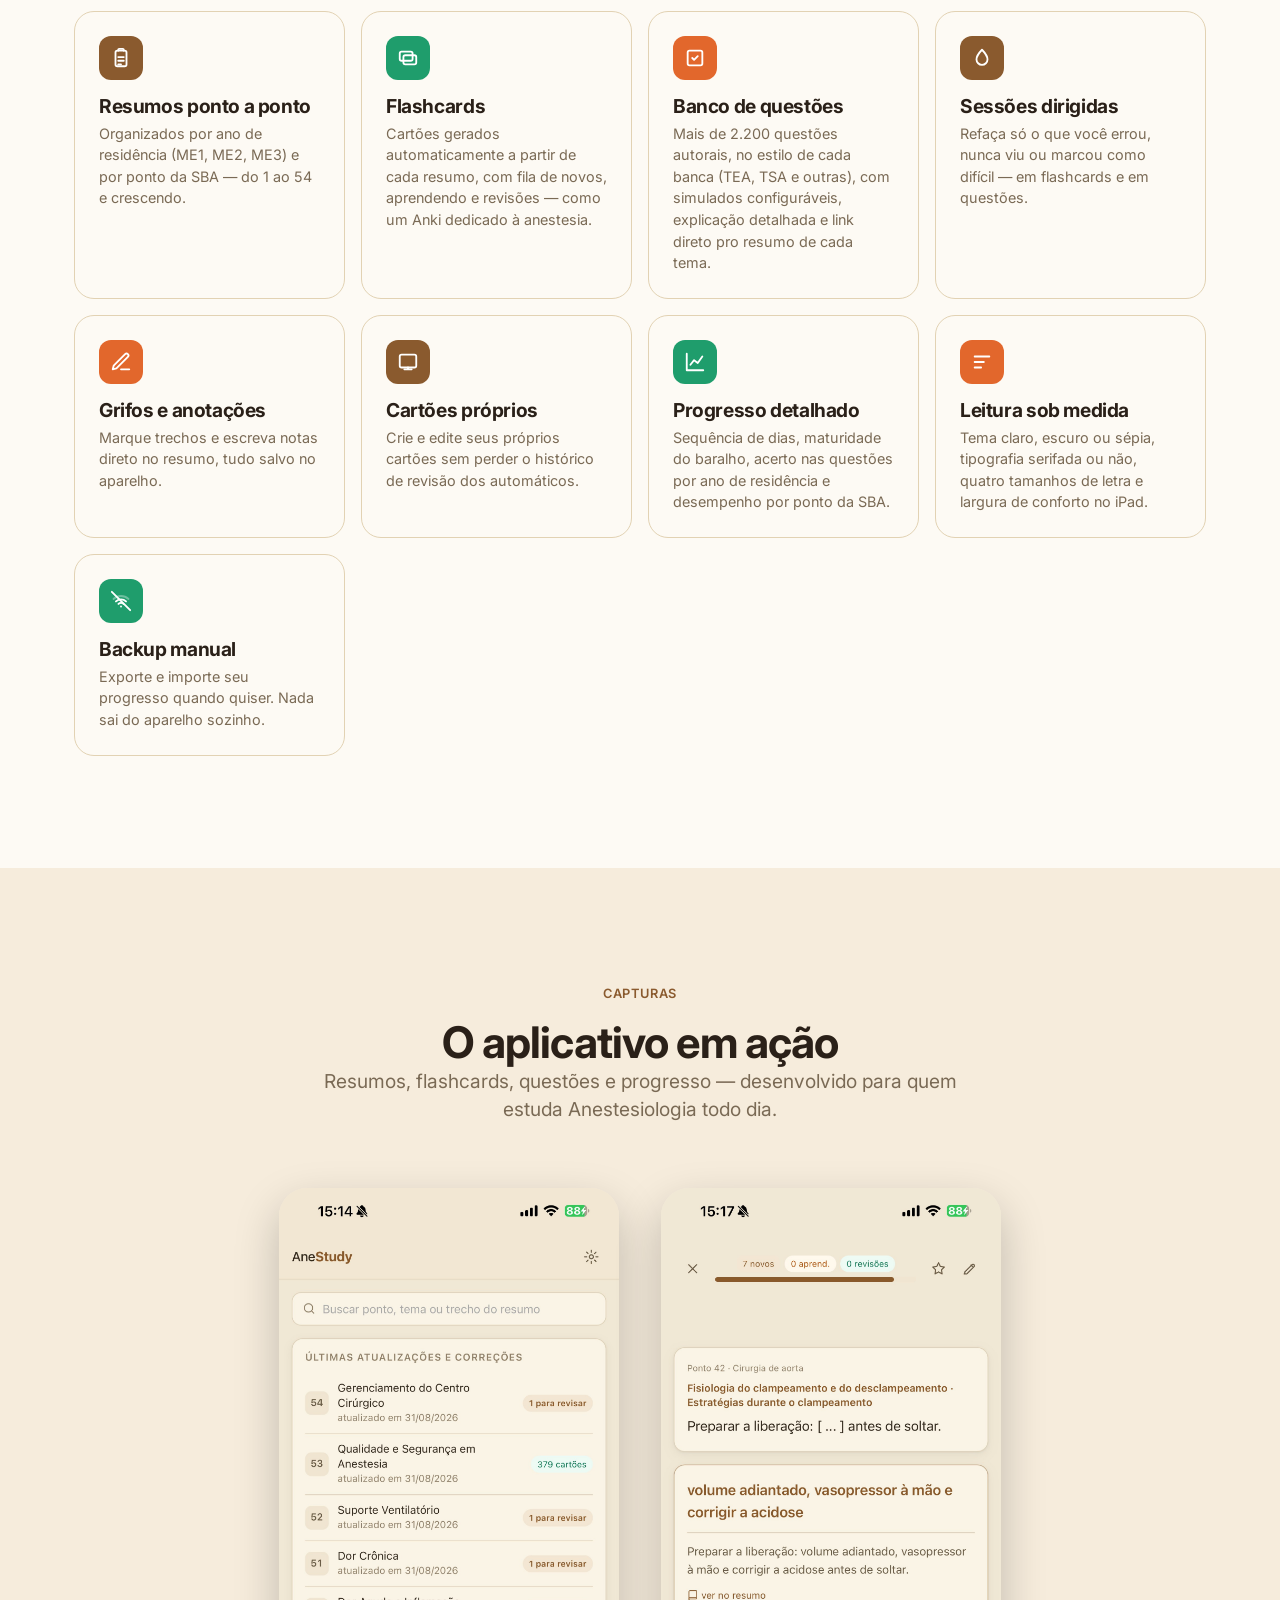
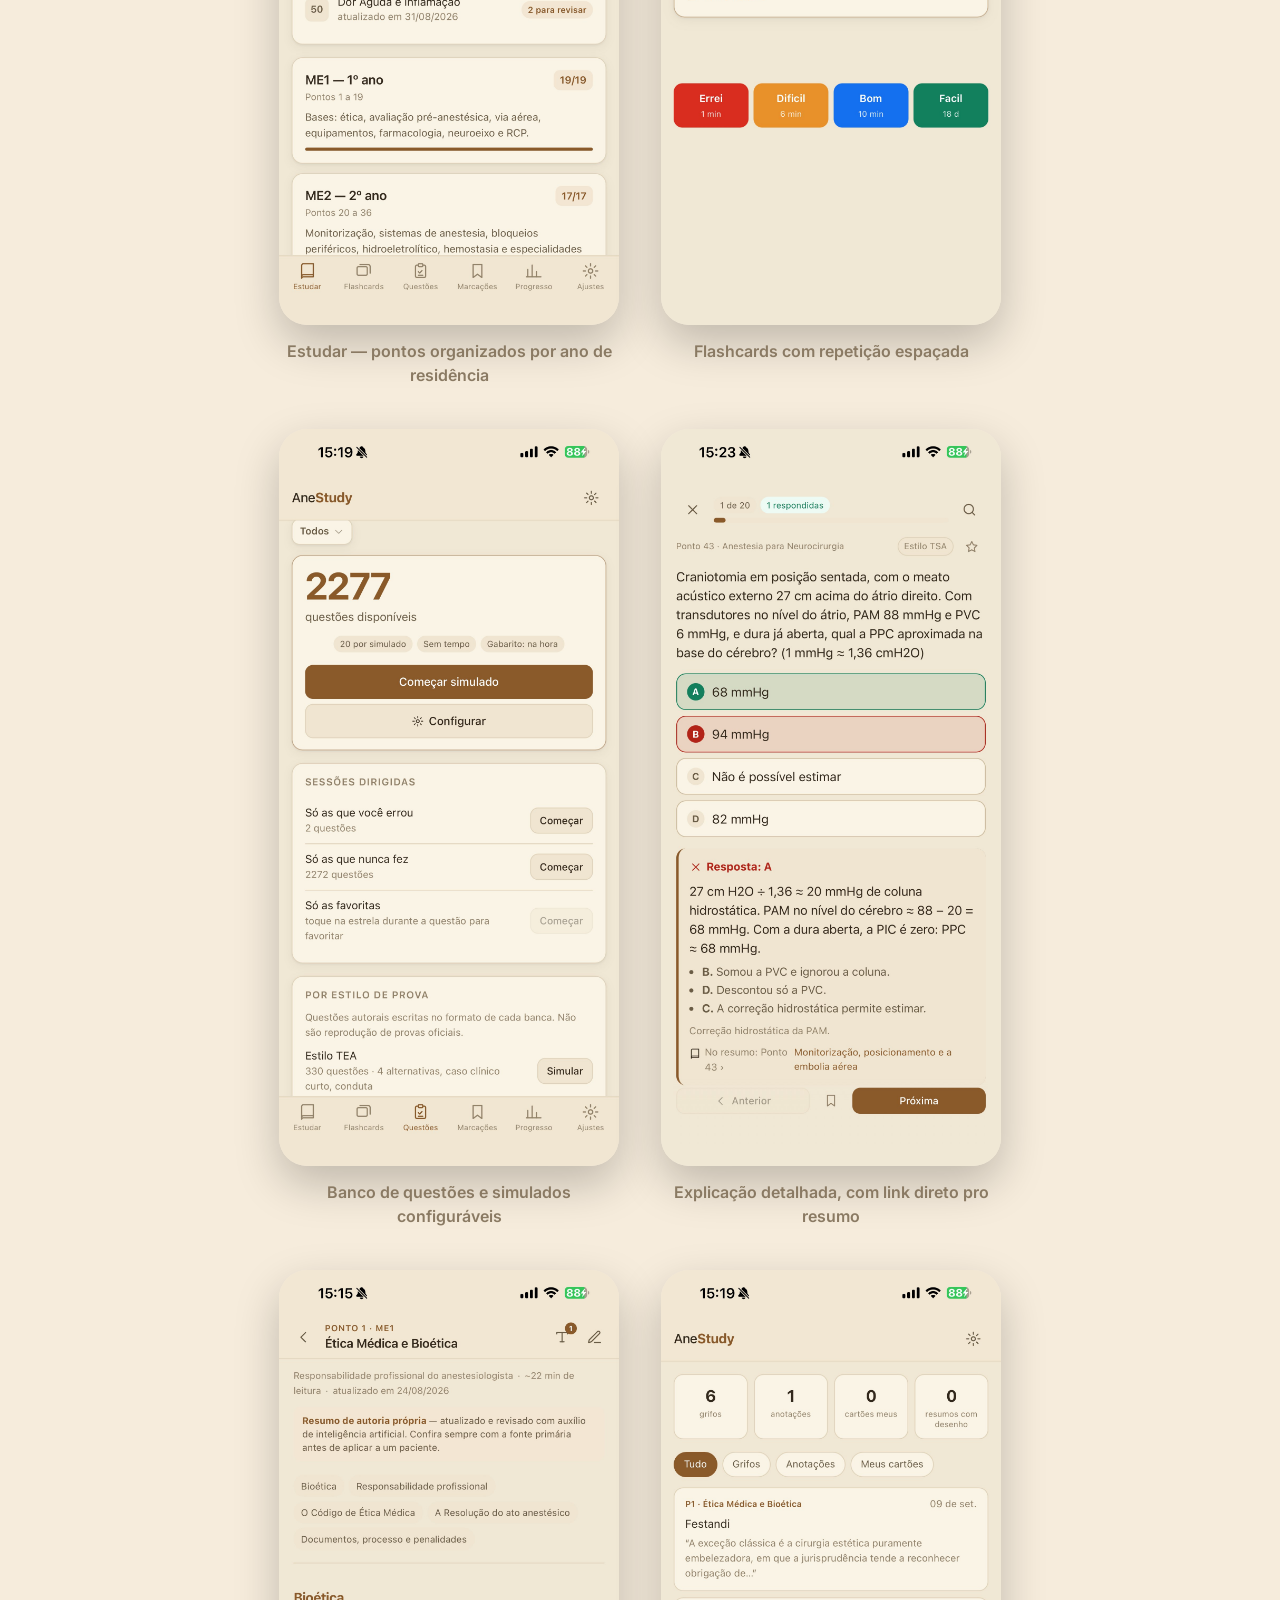
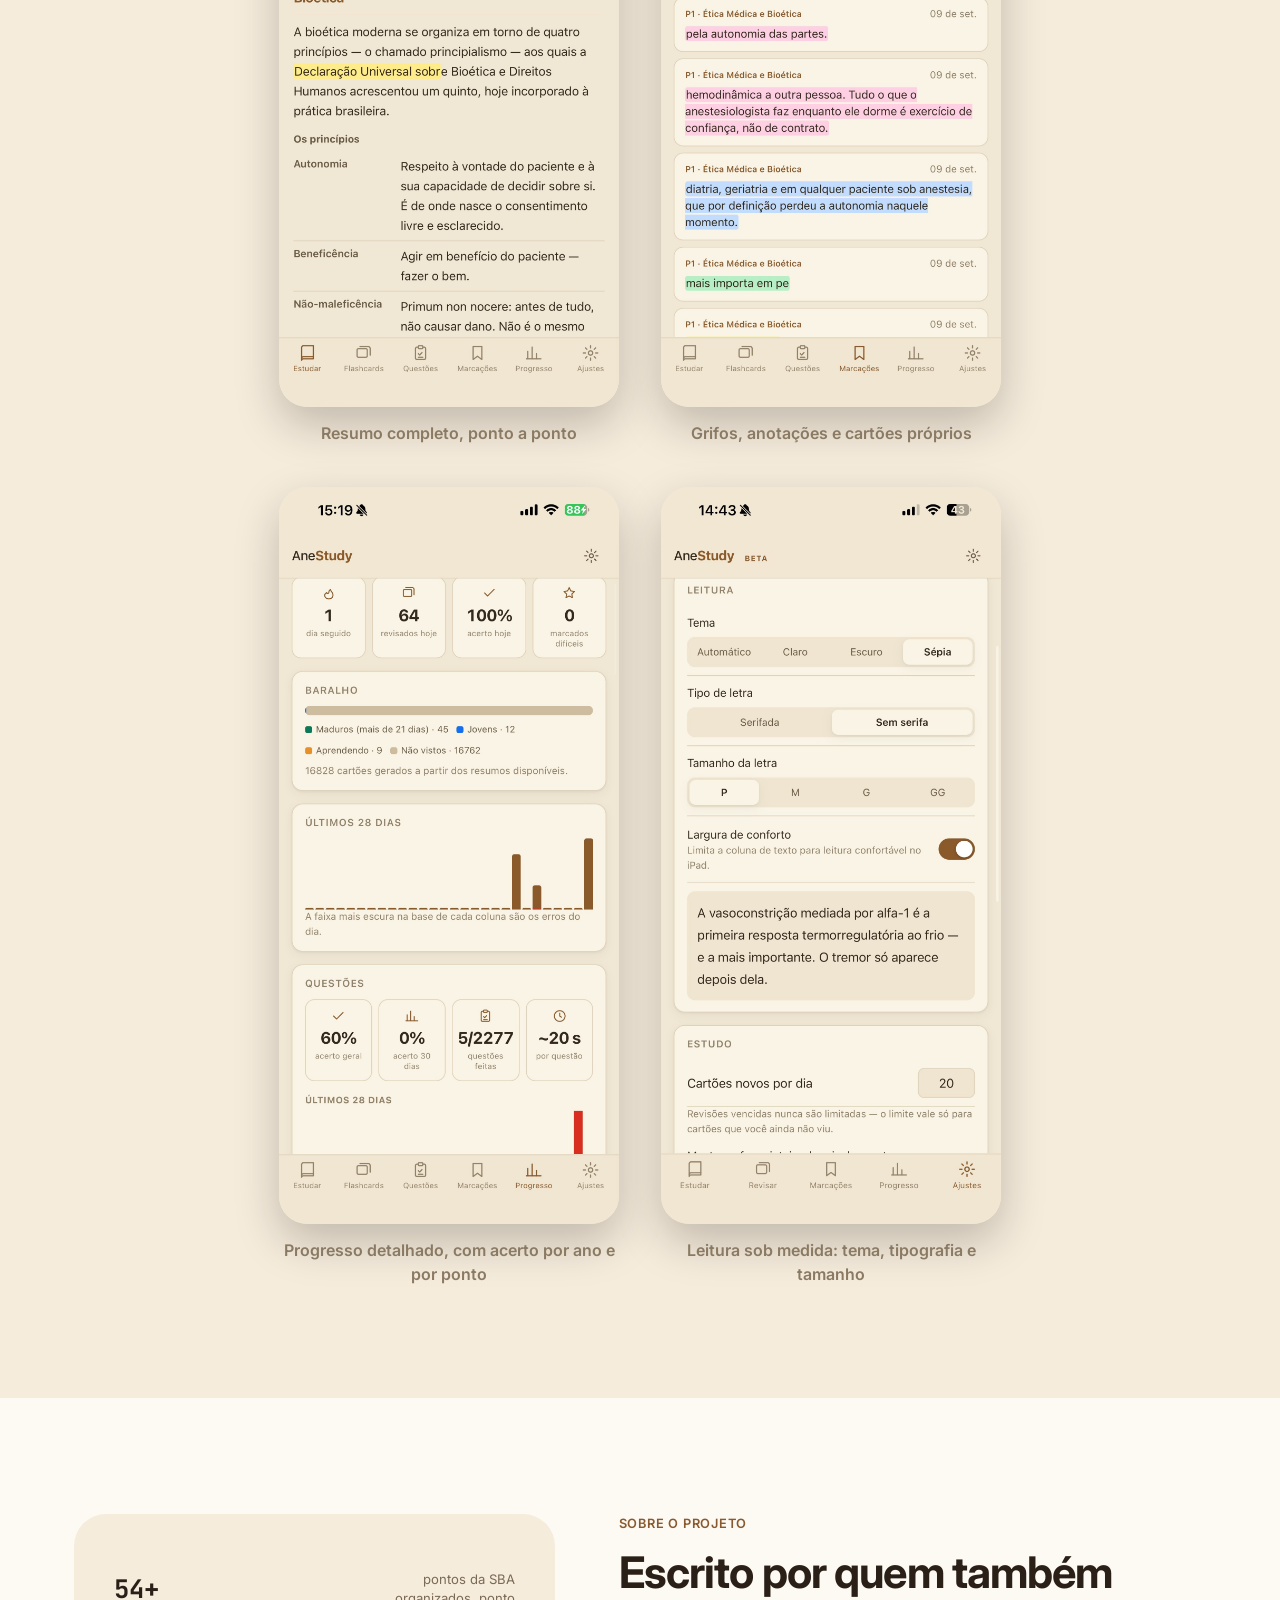
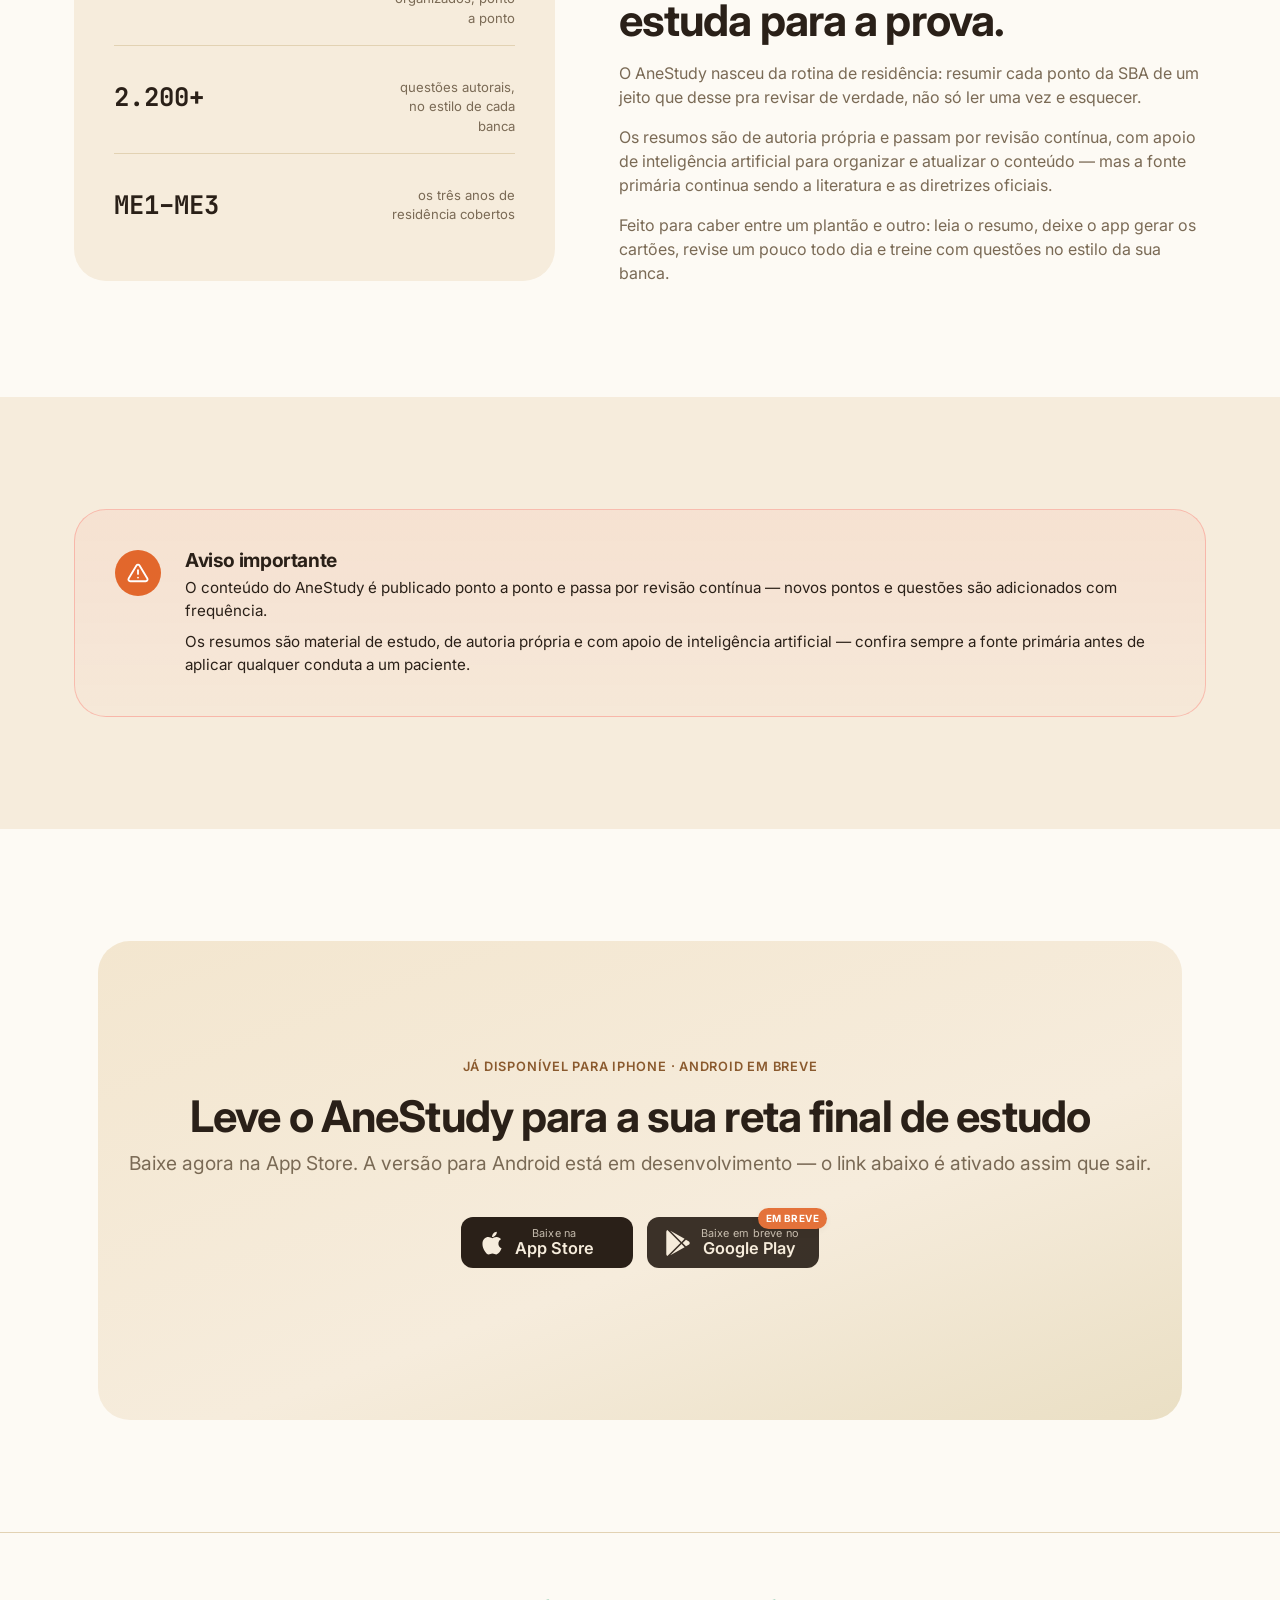
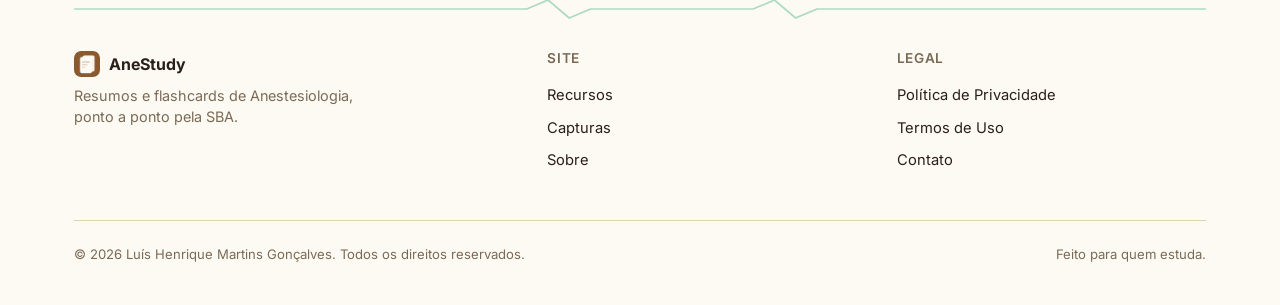
==== commit a6ff46da: "apaguei tudo da linha" ====
--- a/index.html
+++ b/index.html
@@ -37,24 +37,6 @@
 
 <link rel="stylesheet" href="style.css" />
 
-<!--
-  ======================================================================
-  COMO ATIVAR O LINK DO GOOGLE PLAY QUANDO O APP FOR PUBLICADO LÁ
-  ======================================================================
-  O botão da App Store já está ativo (App Store: id6807868152).
-  Falta só o Google Play — hoje ele aparece como "Em breve" nos DOIS
-  blocos <!-- BOTOES-LOJA --> abaixo (um no herói, outro no CTA final).
-
-  Para cada botão do Google Play, quando o app for publicado lá:
-    1. Troque href="#" pelo link real da loja.
-    2. Apague o atributo aria-disabled="true".
-    3. Remova a classe "is-soon" do <a class="store-btn ...">.
-
-  Ou preencha GOOGLE_PLAY_URL em ferramentas/publicar-lojas.py e rode o
-  script — ele faz essas 4 trocas nos dois blocos de uma vez (veja o
-  README).
-  ======================================================================
--->
 
 <!-- Schema.org: EducationalApplication -->
 <script type="application/ld+json">
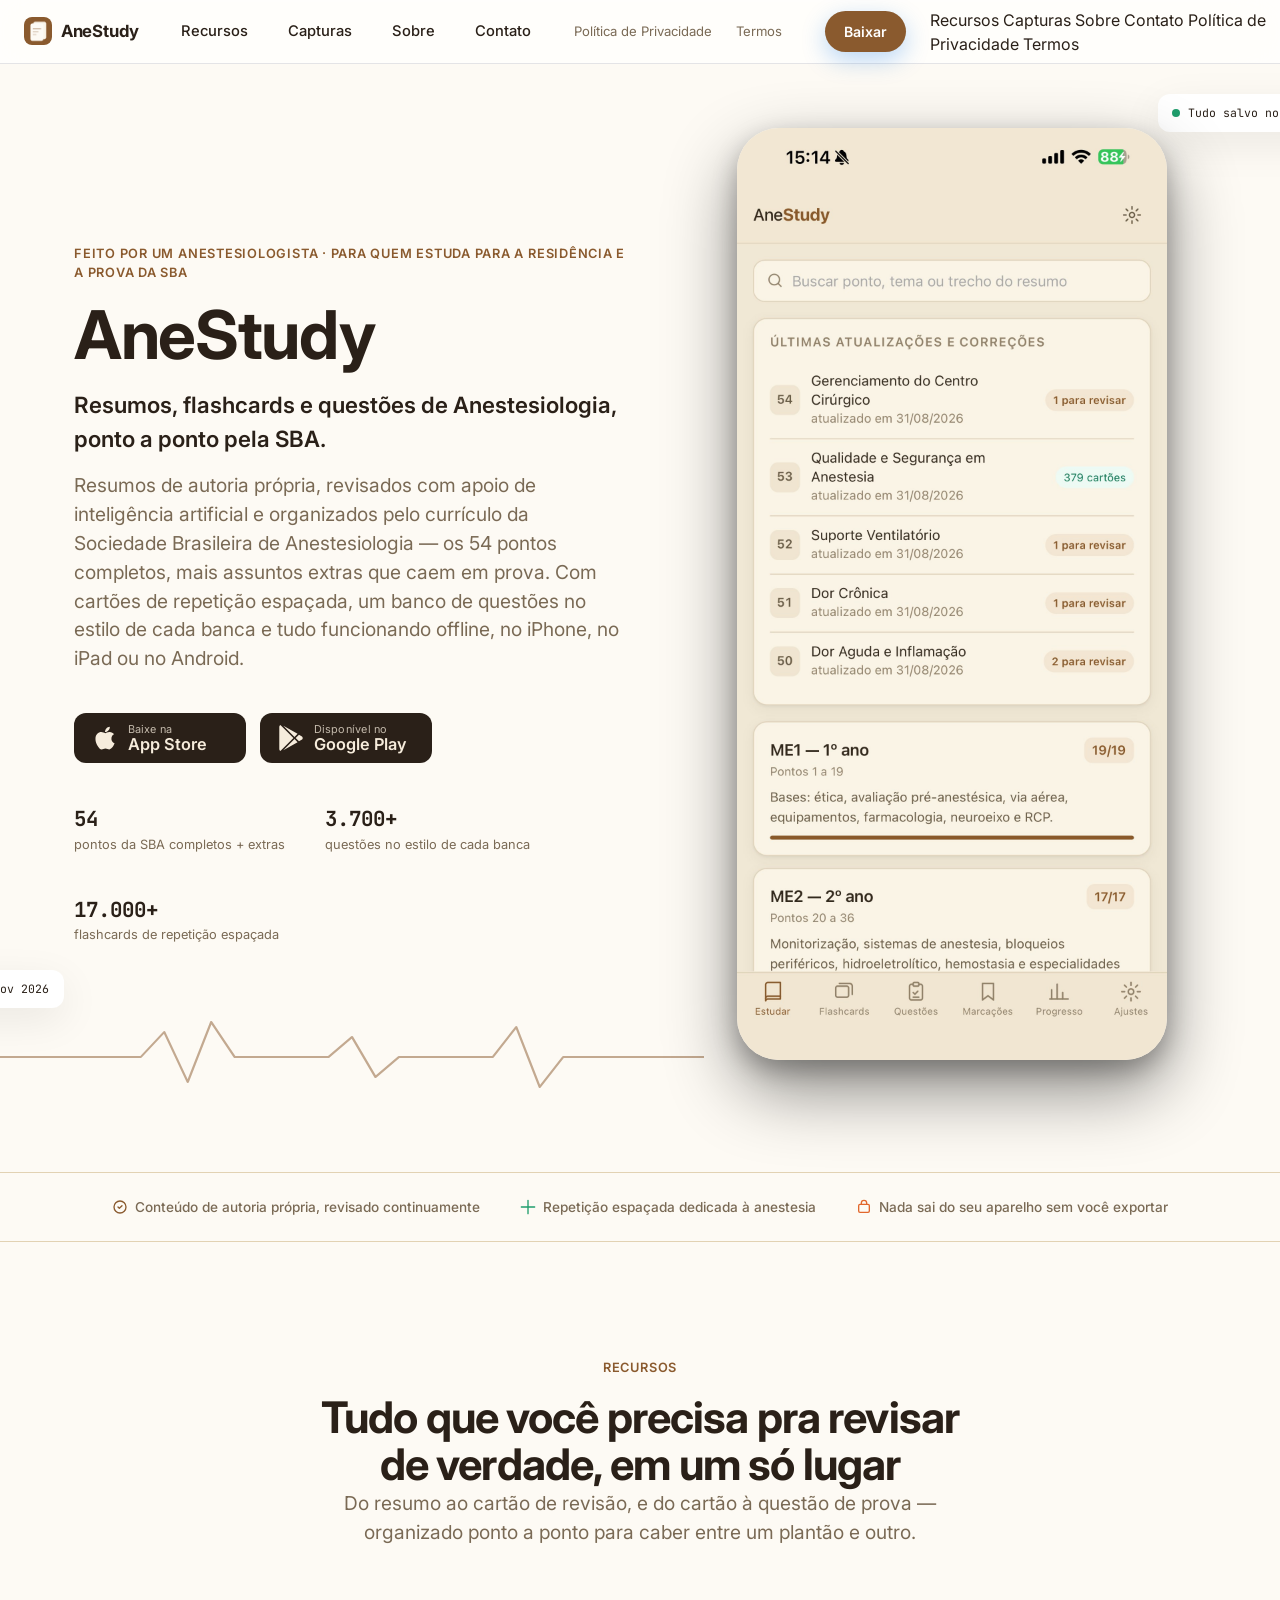
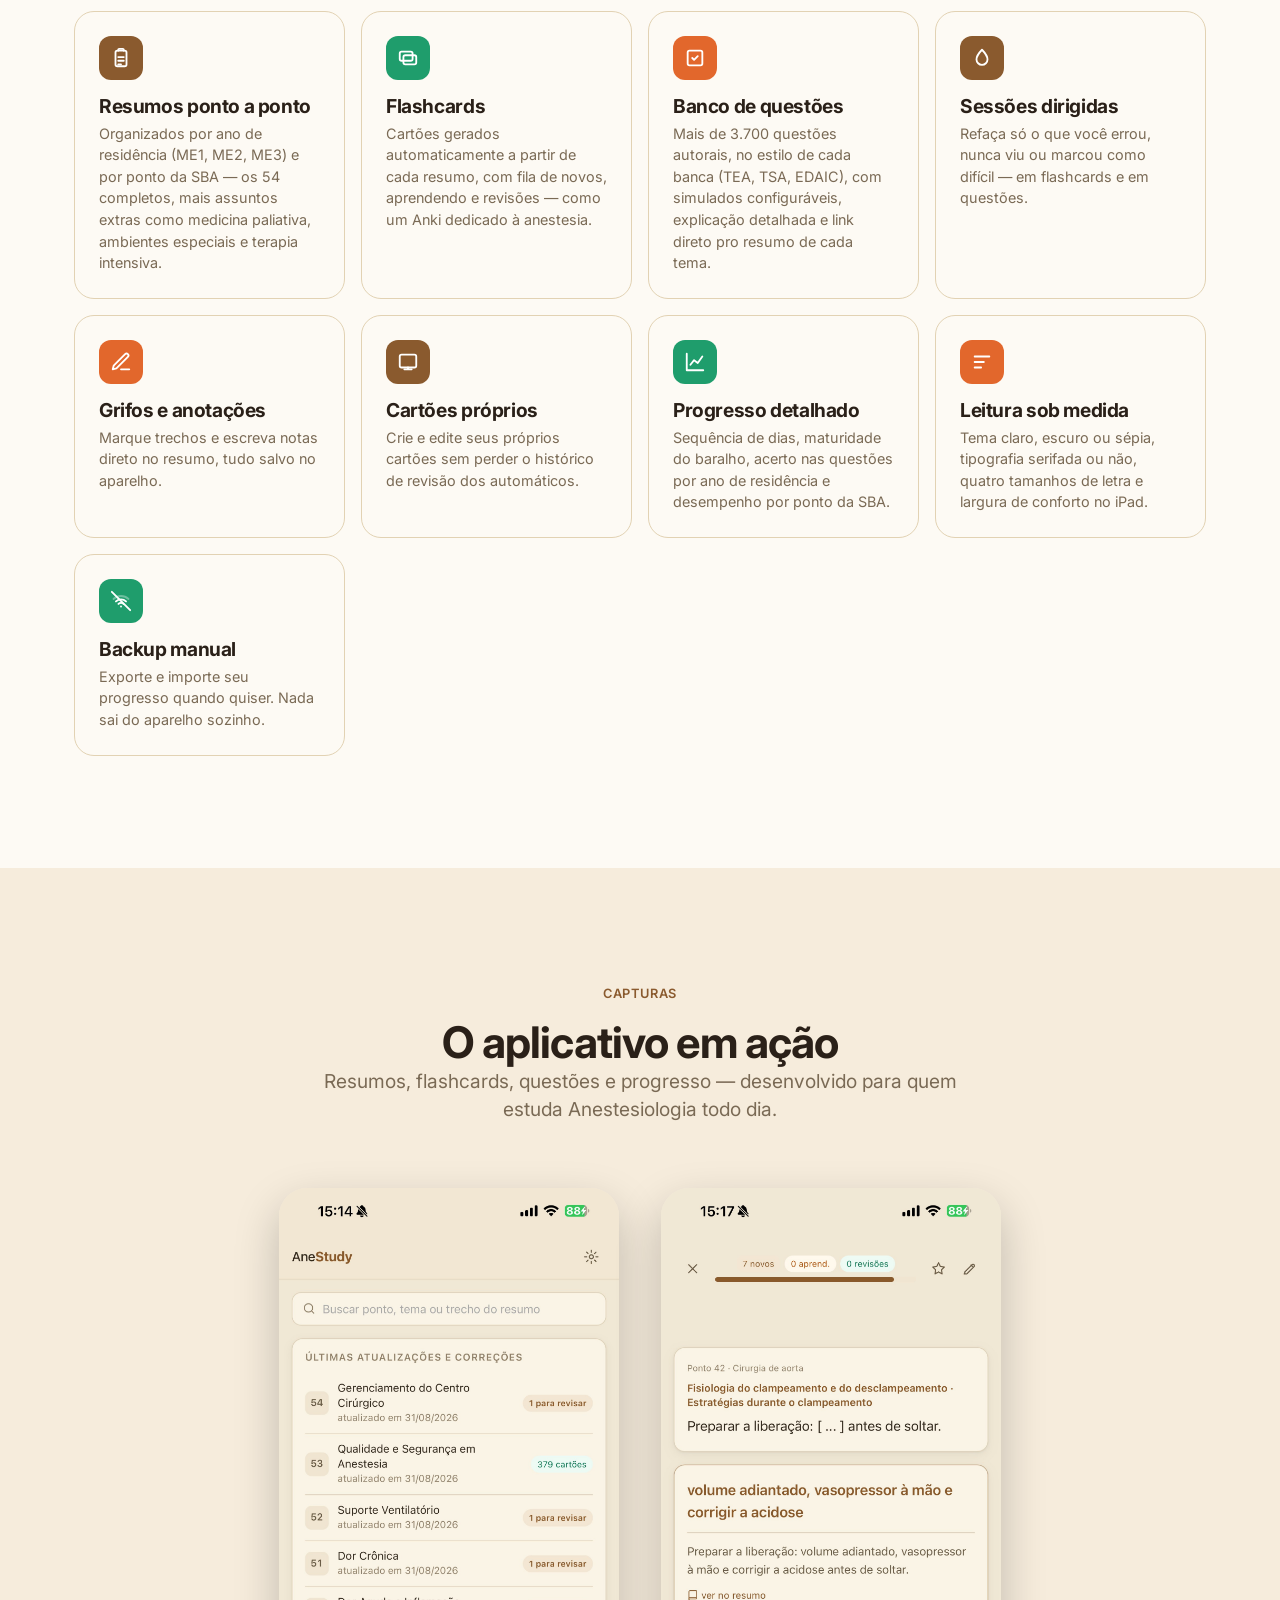
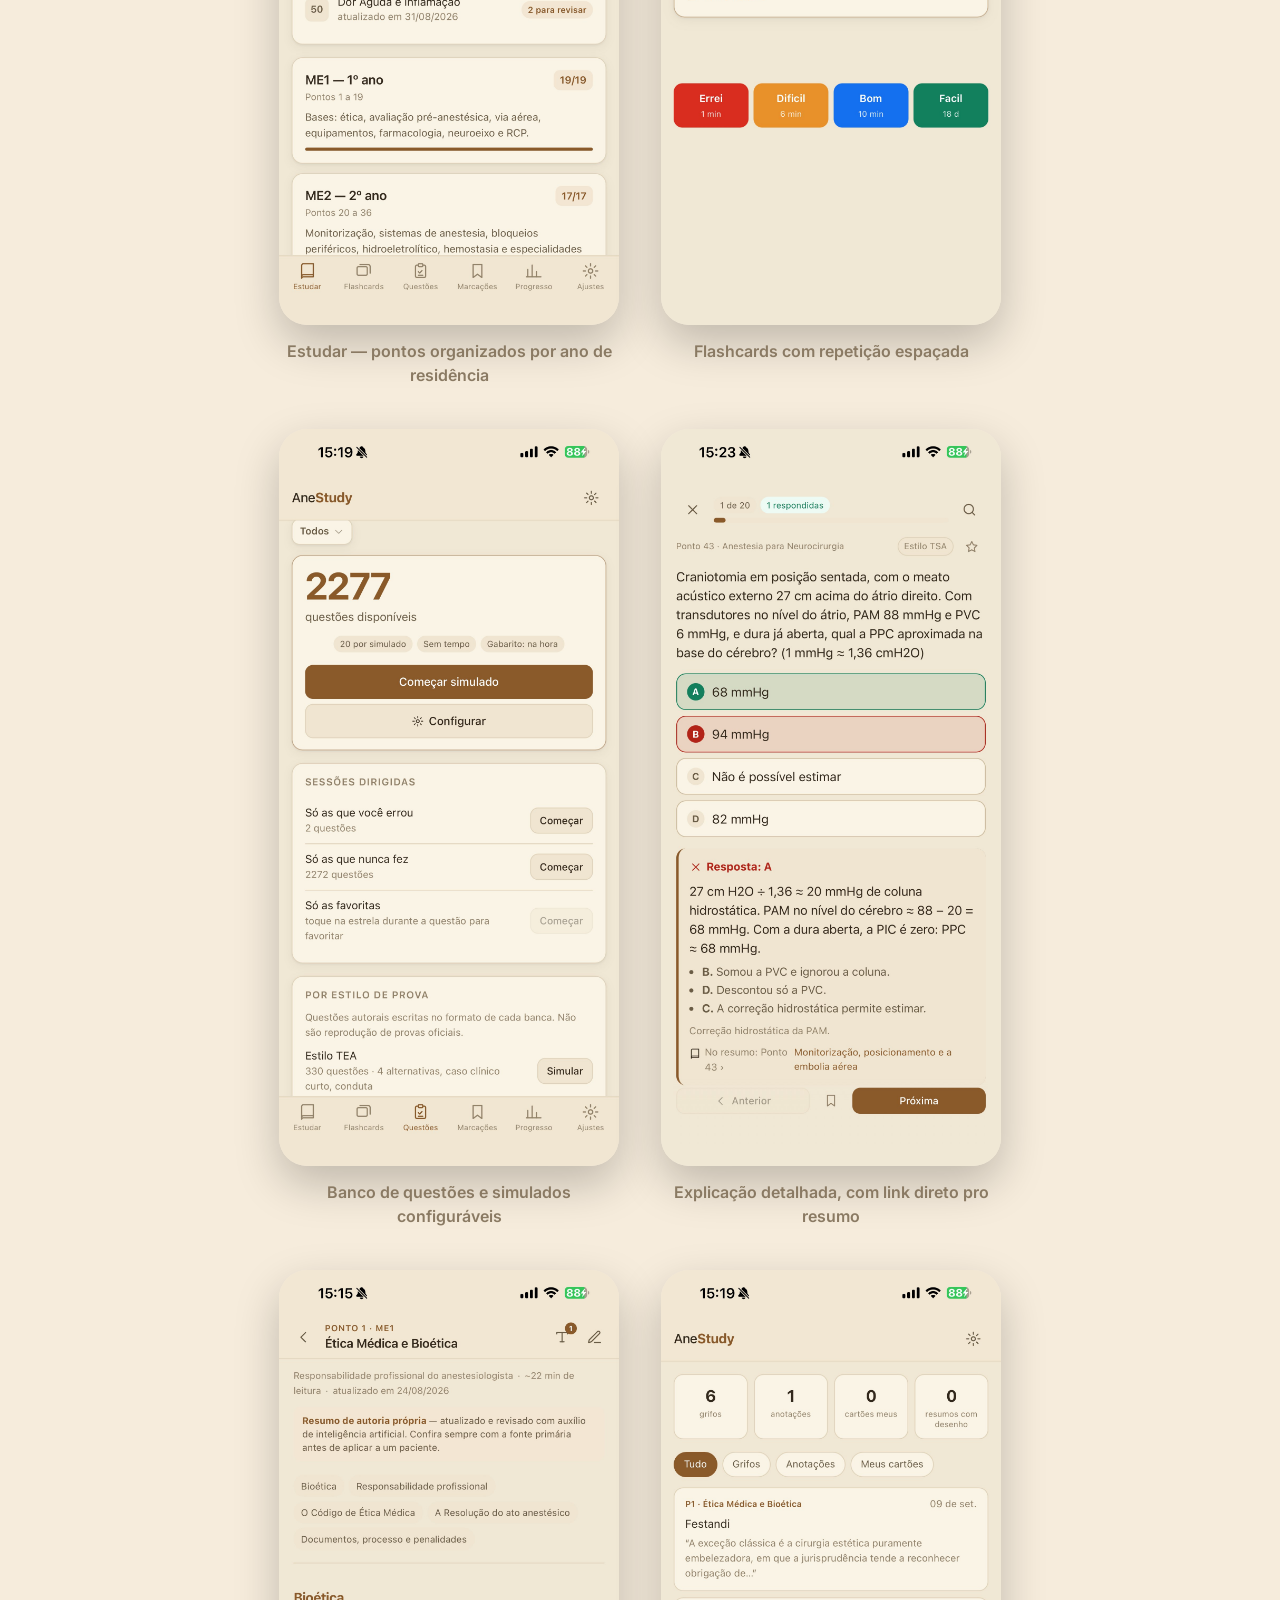
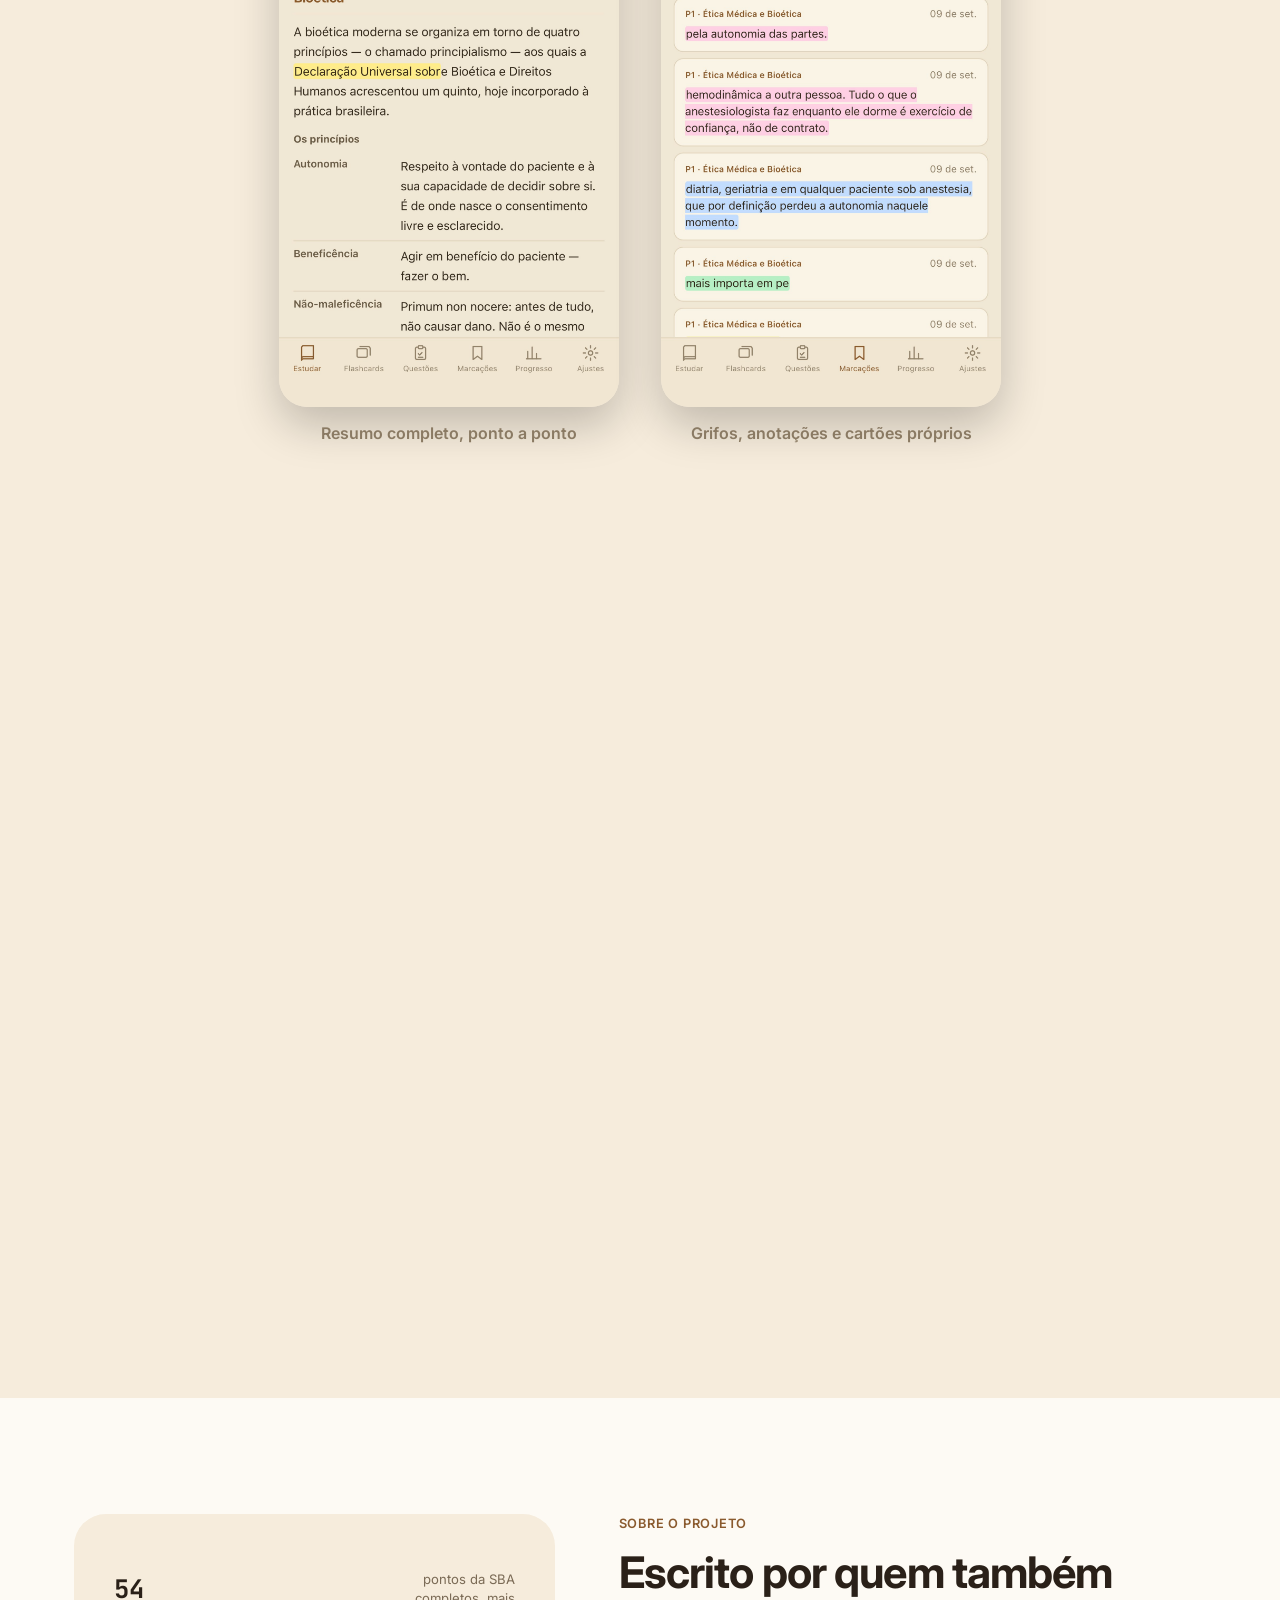
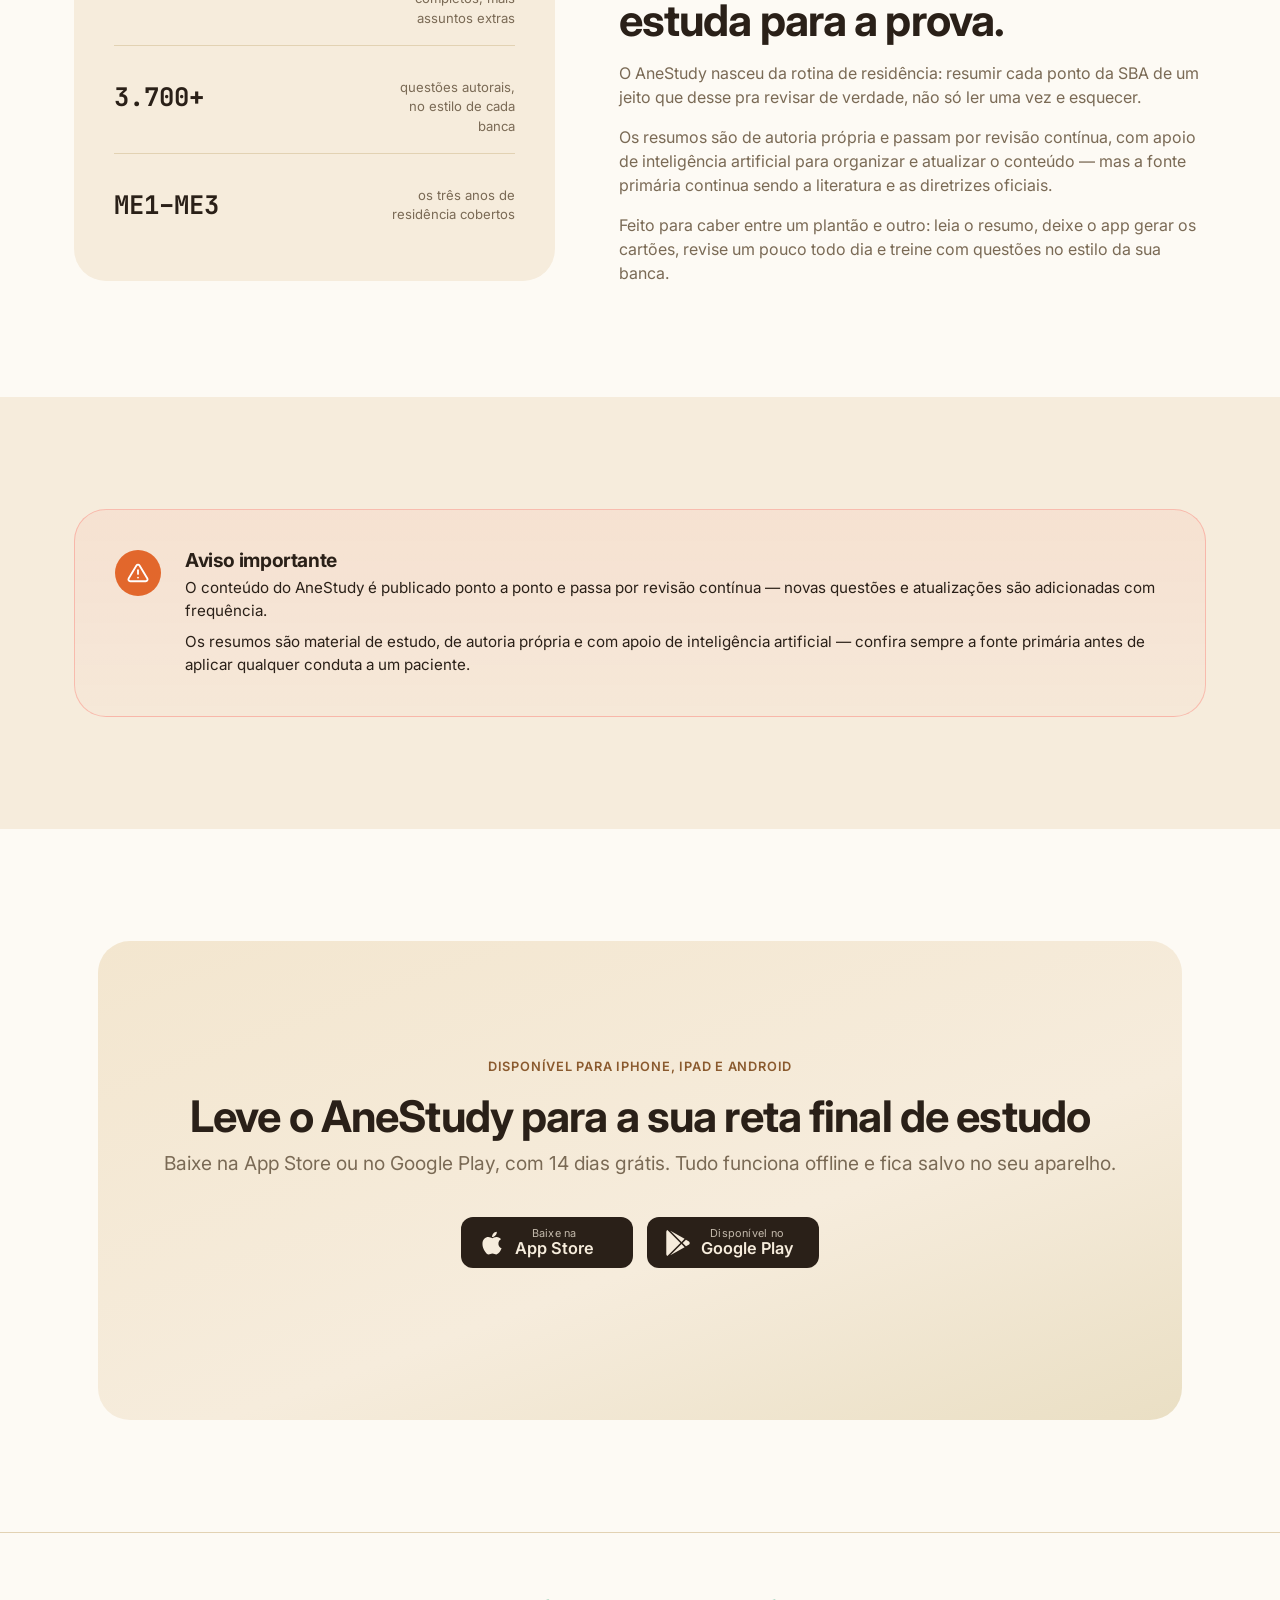
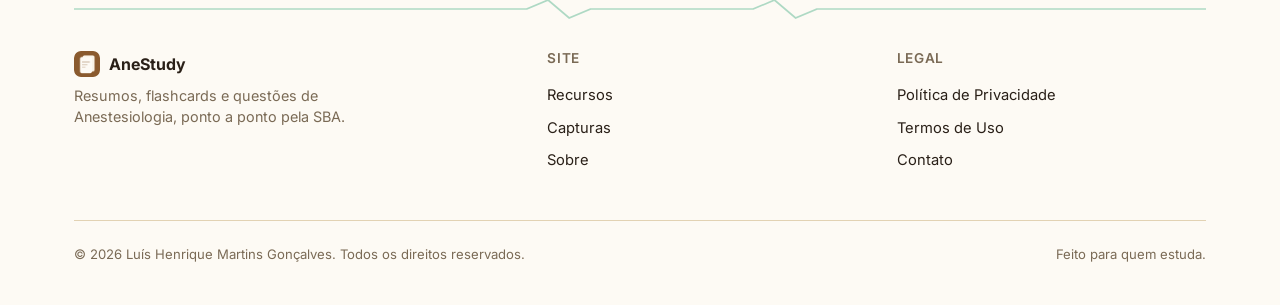
==== commit c719c3d6: "Ativa botão do Google Play e atualiza a descrição geral - Google Play: br.com.anestudy.app nos dois " ====
--- a/index.html
+++ b/index.html
@@ -4,7 +4,7 @@
 <meta charset="UTF-8" />
 <meta name="viewport" content="width=device-width, initial-scale=1.0" />
 <title>AneStudy — Resumos, Flashcards e Questões de Anestesiologia (SBA)</title>
-<meta name="description" content="AneStudy reúne resumos próprios de Anestesiologia organizados ponto a ponto pelo currículo da SBA, com flashcards de repetição espaçada e mais de 2.200 questões no estilo de cada banca. Já disponível para iPhone." />
+<meta name="description" content="AneStudy reúne resumos próprios de Anestesiologia organizados ponto a ponto pelo currículo da SBA, com flashcards de repetição espaçada e mais de 3.700 questões no estilo de cada banca. Disponível para iPhone, iPad e Android." />
 <meta name="keywords" content="anestesiologia, residência médica, SBA, flashcards, repetição espaçada, prova de título, TSA, anestesia, estudo médico, resumos" />
 <meta name="author" content="Luís Henrique Martins Gonçalves" />
 <link rel="canonical" href="https://drluishmg-code.github.io/anestudy/index.html" />
@@ -18,7 +18,7 @@
 <!-- Open Graph -->
 <meta property="og:type" content="website" />
 <meta property="og:title" content="AneStudy — Resumos, Flashcards e Questões de Anestesiologia (SBA)" />
-<meta property="og:description" content="Resumos próprios organizados ponto a ponto pela SBA, com flashcards de repetição espaçada e banco de questões. Já disponível para iPhone." />
+<meta property="og:description" content="Resumos próprios organizados ponto a ponto pela SBA, com mais de 17.000 flashcards de repetição espaçada e mais de 3.700 questões. Disponível para iPhone, iPad e Android." />
 <meta property="og:image" content="https://drluishmg-code.github.io/anestudy/assets/social-preview.png" />
 <meta property="og:url" content="https://drluishmg-code.github.io/anestudy/index.html" />
 <meta property="og:locale" content="pt_BR" />
@@ -27,7 +27,7 @@
 <!-- Twitter Card -->
 <meta name="twitter:card" content="summary_large_image" />
 <meta name="twitter:title" content="AneStudy — Resumos, Flashcards e Questões de Anestesiologia (SBA)" />
-<meta name="twitter:description" content="Resumos próprios organizados ponto a ponto pela SBA, com flashcards de repetição espaçada." />
+<meta name="twitter:description" content="Resumos próprios organizados ponto a ponto pela SBA, com flashcards de repetição espaçada e banco de questões. Para iPhone, iPad e Android." />
 <meta name="twitter:image" content="https://drluishmg-code.github.io/anestudy/assets/social-preview.png" />
 
 <!-- Fontes (Google Fonts) -->
@@ -46,7 +46,8 @@
   "name": "AneStudy",
   "applicationCategory": "EducationalApplication",
   "operatingSystem": "iOS, Android",
-  "description": "Aplicativo de resumos, flashcards de repetição espaçada e banco de questões de Anestesiologia, organizados ponto a ponto pelo currículo da SBA.",
+  "description": "Aplicativo de resumos, flashcards de repetição espaçada e banco de questões de Anestesiologia, organizados ponto a ponto pelo currículo da SBA (pontos 1 a 54 e assuntos extras). Funciona offline.",
+  "installUrl": ["https://apps.apple.com/us/app/anestudy/id6807868152", "https://play.google.com/store/apps/details?id=br.com.anestudy.app"],
   "author": {
     "@type": "Person",
     "name": "Luís Henrique Martins Gonçalves"
@@ -79,7 +80,7 @@
     </div>
 
     <div class="nav-cta">
-      <a href="https://apps.apple.com/us/app/anestudy/id6807868152" class="btn btn-primary" style="padding:0.6rem 1.2rem; font-size:0.88rem;">Baixar</a>
+      <a href="#download" class="btn btn-primary" style="padding:0.6rem 1.2rem; font-size:0.88rem;">Baixar</a>
       <button class="nav-toggle" aria-label="Abrir menu" aria-expanded="false" aria-controls="navDrawer">
         <span></span><span></span><span></span>
       </button>
@@ -109,7 +110,7 @@
         <span class="eyebrow">Feito por um anestesiologista · para quem estuda para a residência e a prova da SBA</span>
         <h1>AneStudy</h1>
         <p class="lede-title">Resumos, flashcards e questões de Anestesiologia, ponto a ponto pela SBA.</p>
-        <p class="lede">Resumos de autoria própria, revisados com apoio de inteligência artificial e organizados pelo currículo da Sociedade Brasileira de Anestesiologia — com cartões de repetição espaçada e um banco de questões no estilo de cada banca para você treinar de verdade.</p>
+        <p class="lede">Resumos de autoria própria, revisados com apoio de inteligência artificial e organizados pelo currículo da Sociedade Brasileira de Anestesiologia — os 54 pontos completos, mais assuntos extras que caem em prova. Com cartões de repetição espaçada, um banco de questões no estilo de cada banca e tudo funcionando offline, no iPhone, no iPad ou no Android.</p>
 
         <div class="hero-actions">
           <!-- BOTOES-LOJA -->
@@ -122,11 +123,10 @@
               </span>
             </a>
 
-            <a href="#" class="store-btn is-soon" aria-disabled="true" onclick="return false;" aria-label="Em breve no Google Play">
-              <span class="store-btn-soon-tag">Em breve</span>
+            <a href="https://play.google.com/store/apps/details?id=br.com.anestudy.app" class="store-btn" aria-label="Baixar no Google Play">
               <svg viewBox="0 0 512 512" aria-hidden="true"><path d="M325.3 234.3L104.6 13l280.8 161.2-60.1 60.1zM47 0C34 6.8 25.3 19.2 25.3 35.3v441.3c0 16.1 8.7 28.5 21.7 35.3l256.6-256L47 0zm425.2 225.6l-58.9-34.1-65.7 64.5 65.7 64.5 60.1-34.1c18-14.3 18-46.5-1.2-60.8zM104.6 499l280.8-161.2-60.1-60.1L104.6 499z"/></svg>
               <span class="store-btn-copy">
-                <small>Baixe em breve no</small>
+                <small>Disponível no</small>
                 <strong>Google Play</strong>
               </span>
             </a>
@@ -135,15 +135,15 @@
 
         <div class="hero-meta">
           <div>
-            <strong>54+</strong>
-            <span>pontos da SBA já publicados</span>
+            <strong>54</strong>
+            <span>pontos da SBA completos + extras</span>
           </div>
           <div>
-            <strong>2.200+</strong>
+            <strong>3.700+</strong>
             <span>questões no estilo de cada banca</span>
           </div>
           <div>
-            <strong>16.800+</strong>
+            <strong>17.000+</strong>
             <span>flashcards de repetição espaçada</span>
           </div>
         </div>
@@ -157,7 +157,7 @@
       </div>
 
       <div class="floating-chip chip-1"><span class="dot green"></span> Tudo salvo no aparelho</div>
-      <div class="floating-chip chip-2"><span class="dot blue"></span> Atualizado · Ago 2026</div>
+      <div class="floating-chip chip-2"><span class="dot blue"></span> Atualizado · Nov 2026</div>
       </div>
     </div>
   </section>
@@ -196,7 +196,7 @@
         <div class="feature-card reveal">
           <div class="feature-icon blue"><svg viewBox="0 0 24 24" fill="none" stroke="currentColor" stroke-width="2" stroke-linecap="round" stroke-linejoin="round"><rect x="6" y="4" width="12" height="17" rx="2"/><path d="M9 4V3a1 1 0 0 1 1-1h4a1 1 0 0 1 1 1v1"/><path d="M9 11h6M9 15h6M9 19h3"/></svg></div>
           <h3>Resumos ponto a ponto</h3>
-          <p>Organizados por ano de residência (ME1, ME2, ME3) e por ponto da SBA — do 1 ao 54 e crescendo.</p>
+          <p>Organizados por ano de residência (ME1, ME2, ME3) e por ponto da SBA — os 54 completos, mais assuntos extras como medicina paliativa, ambientes especiais e terapia intensiva.</p>
         </div>
 
         <div class="feature-card reveal">
@@ -208,7 +208,7 @@
         <div class="feature-card reveal">
           <div class="feature-icon red"><svg viewBox="0 0 24 24" fill="none" stroke="currentColor" stroke-width="2" stroke-linecap="round" stroke-linejoin="round"><rect x="4" y="4" width="16" height="16" rx="2"/><path d="m9 12 2 2 4-4"/></svg></div>
           <h3>Banco de questões</h3>
-          <p>Mais de 2.200 questões autorais, no estilo de cada banca (TEA, TSA e outras), com simulados configuráveis, explicação detalhada e link direto pro resumo de cada tema.</p>
+          <p>Mais de 3.700 questões autorais, no estilo de cada banca (TEA, TSA, EDAIC), com simulados configuráveis, explicação detalhada e link direto pro resumo de cada tema.</p>
         </div>
 
         <div class="feature-card reveal">
@@ -316,8 +316,8 @@
   <section class="section" id="sobre">
     <div class="container about-grid">
       <div class="about-visual reveal">
-        <div class="stat-row"><strong>54+</strong><span>pontos da SBA organizados, ponto a ponto</span></div>
-        <div class="stat-row"><strong>2.200+</strong><span>questões autorais, no estilo de cada banca</span></div>
+        <div class="stat-row"><strong>54</strong><span>pontos da SBA completos, mais assuntos extras</span></div>
+        <div class="stat-row"><strong>3.700+</strong><span>questões autorais, no estilo de cada banca</span></div>
         <div class="stat-row"><strong>ME1–ME3</strong><span>os três anos de residência cobertos</span></div>
       </div>
 
@@ -340,7 +340,7 @@
         </div>
         <div>
           <h3>Aviso importante</h3>
-          <p>O conteúdo do AneStudy é publicado ponto a ponto e passa por revisão contínua — novos pontos e questões são adicionados com frequência.</p>
+          <p>O conteúdo do AneStudy é publicado ponto a ponto e passa por revisão contínua — novas questões e atualizações são adicionadas com frequência.</p>
           <p>Os resumos são material de estudo, de autoria própria e com apoio de inteligência artificial — confira sempre a fonte primária antes de aplicar qualquer conduta a um paciente.</p>
         </div>
       </div>
@@ -351,9 +351,9 @@
   <section class="section" id="download">
     <div class="container">
       <div class="final-cta reveal">
-        <span class="eyebrow">Já disponível para iPhone · Android em breve</span>
+        <span class="eyebrow">Disponível para iPhone, iPad e Android</span>
         <h2>Leve o AneStudy para a sua reta final de estudo</h2>
-        <p class="lede">Baixe agora na App Store. A versão para Android está em desenvolvimento — o link abaixo é ativado assim que sair.</p>
+        <p class="lede">Baixe na App Store ou no Google Play, com 14 dias grátis. Tudo funciona offline e fica salvo no seu aparelho.</p>
         <div class="hero-actions">
           <!-- BOTOES-LOJA -->
           <div class="store-actions" style="justify-content:center;">
@@ -365,11 +365,10 @@
               </span>
             </a>
 
-            <a href="#" class="store-btn is-soon" aria-disabled="true" onclick="return false;" aria-label="Em breve no Google Play">
-              <span class="store-btn-soon-tag">Em breve</span>
+            <a href="https://play.google.com/store/apps/details?id=br.com.anestudy.app" class="store-btn" aria-label="Baixar no Google Play">
               <svg viewBox="0 0 512 512" aria-hidden="true"><path d="M325.3 234.3L104.6 13l280.8 161.2-60.1 60.1zM47 0C34 6.8 25.3 19.2 25.3 35.3v441.3c0 16.1 8.7 28.5 21.7 35.3l256.6-256L47 0zm425.2 225.6l-58.9-34.1-65.7 64.5 65.7 64.5 60.1-34.1c18-14.3 18-46.5-1.2-60.8zM104.6 499l280.8-161.2-60.1-60.1L104.6 499z"/></svg>
               <span class="store-btn-copy">
-                <small>Baixe em breve no</small>
+                <small>Disponível no</small>
                 <strong>Google Play</strong>
               </span>
             </a>
@@ -394,7 +393,7 @@
           <img src="assets/logo.png" alt="" width="26" height="26" />
           <span>AneStudy</span>
         </div>
-        <p class="footer-tagline">Resumos e flashcards de Anestesiologia, ponto a ponto pela SBA.</p>
+        <p class="footer-tagline">Resumos, flashcards e questões de Anestesiologia, ponto a ponto pela SBA.</p>
       </div>
 
       <div class="footer-col">
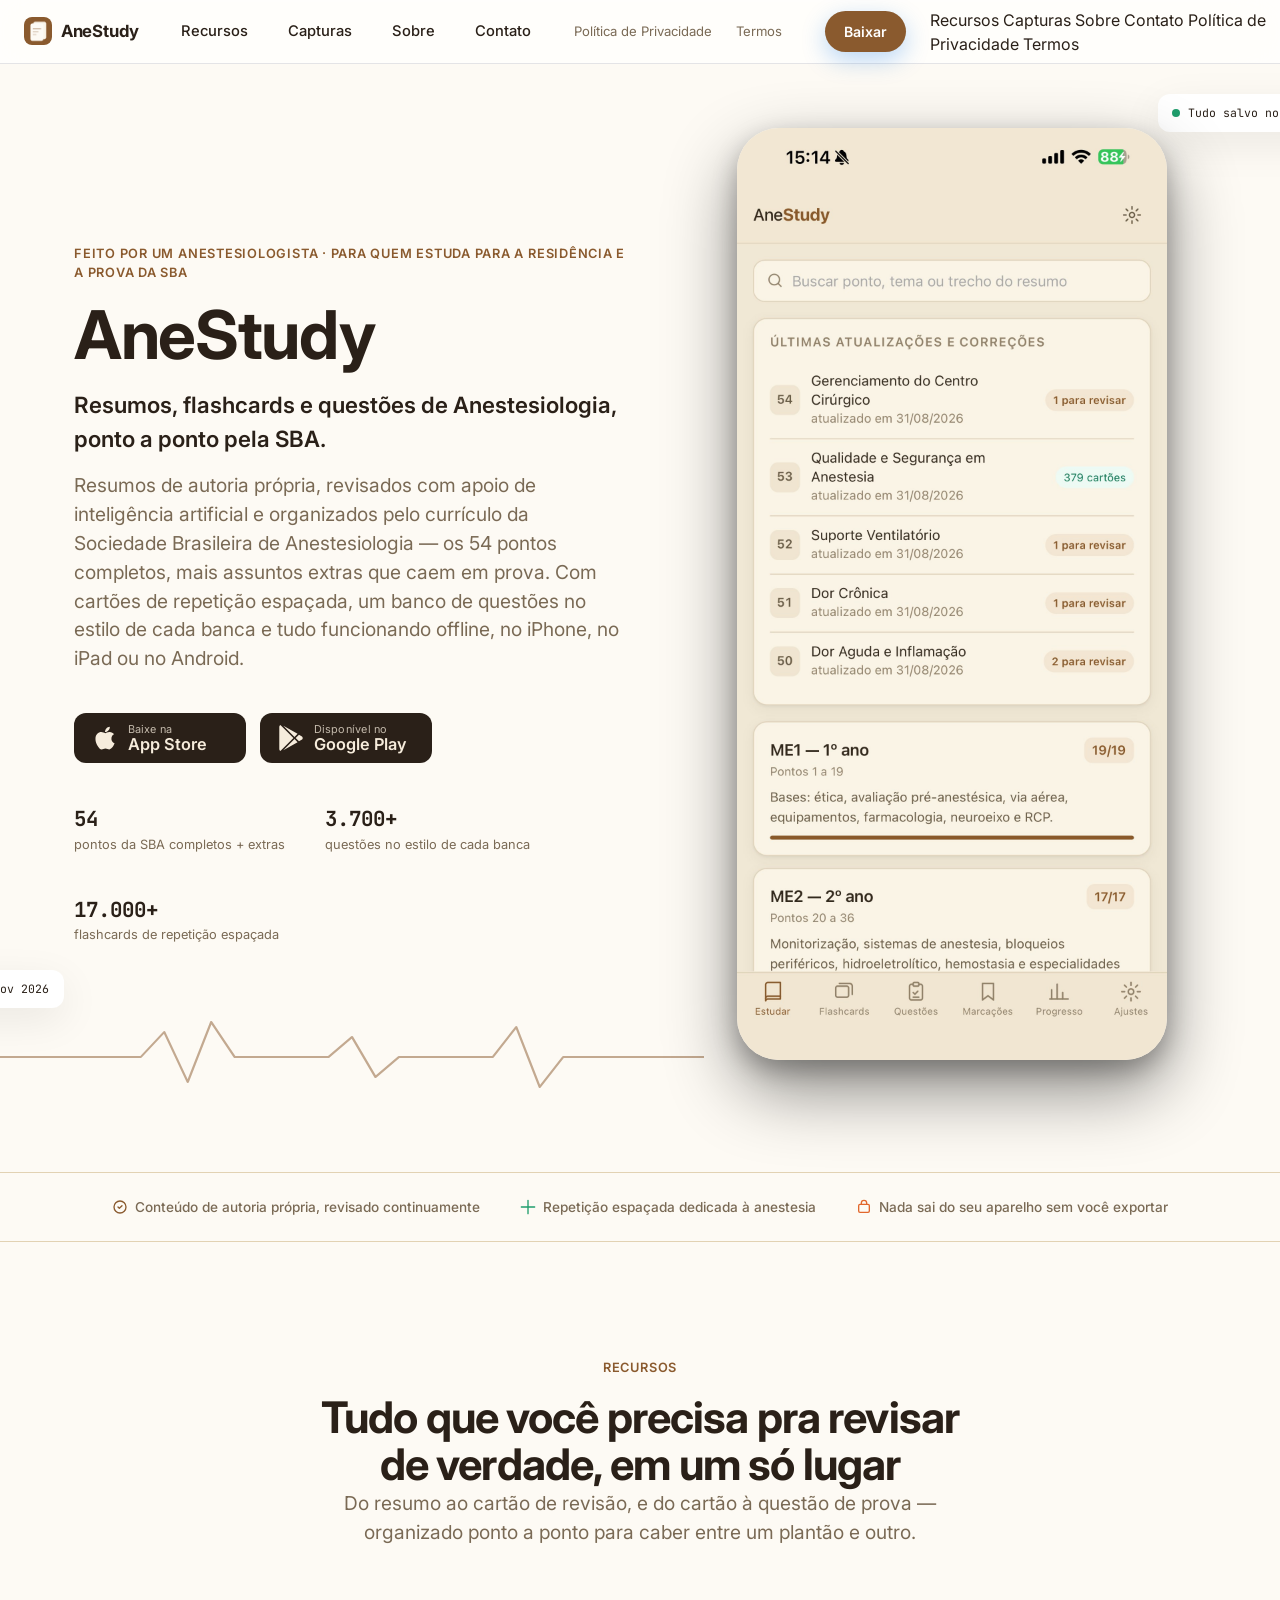
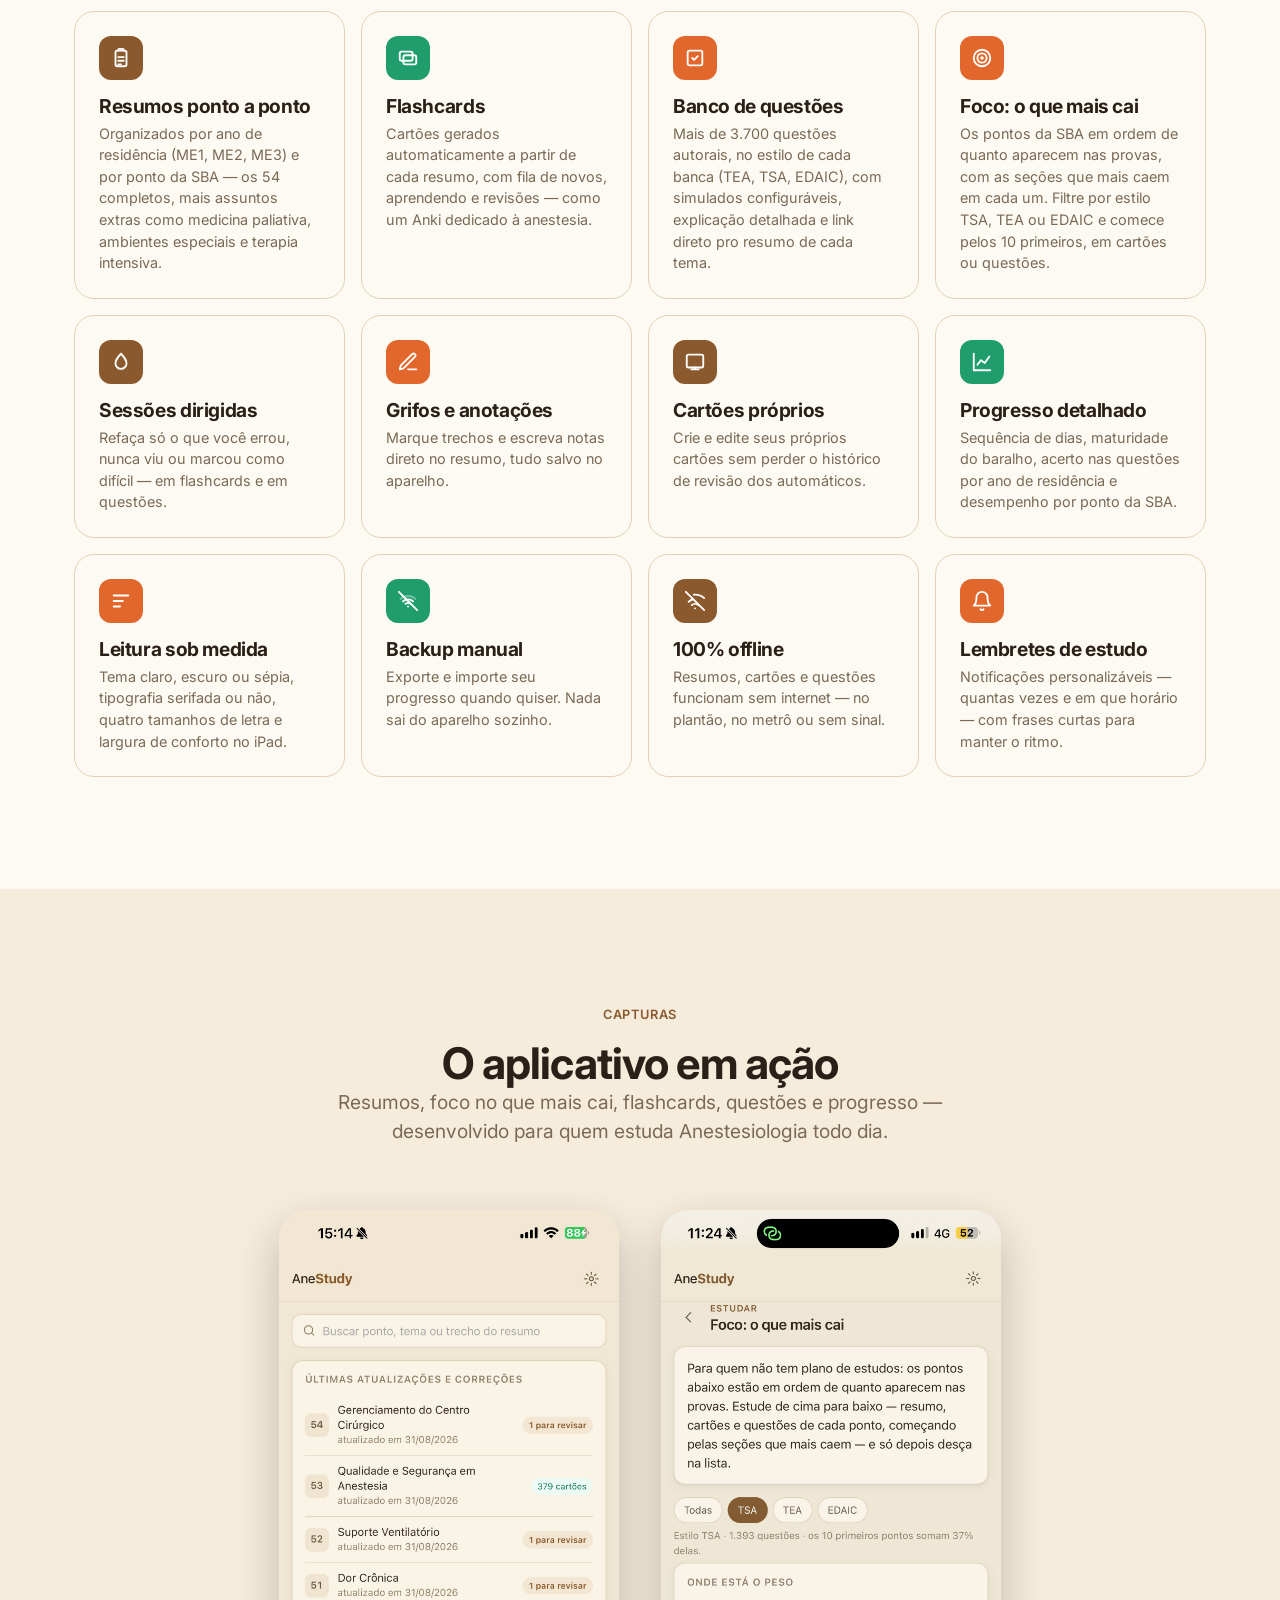
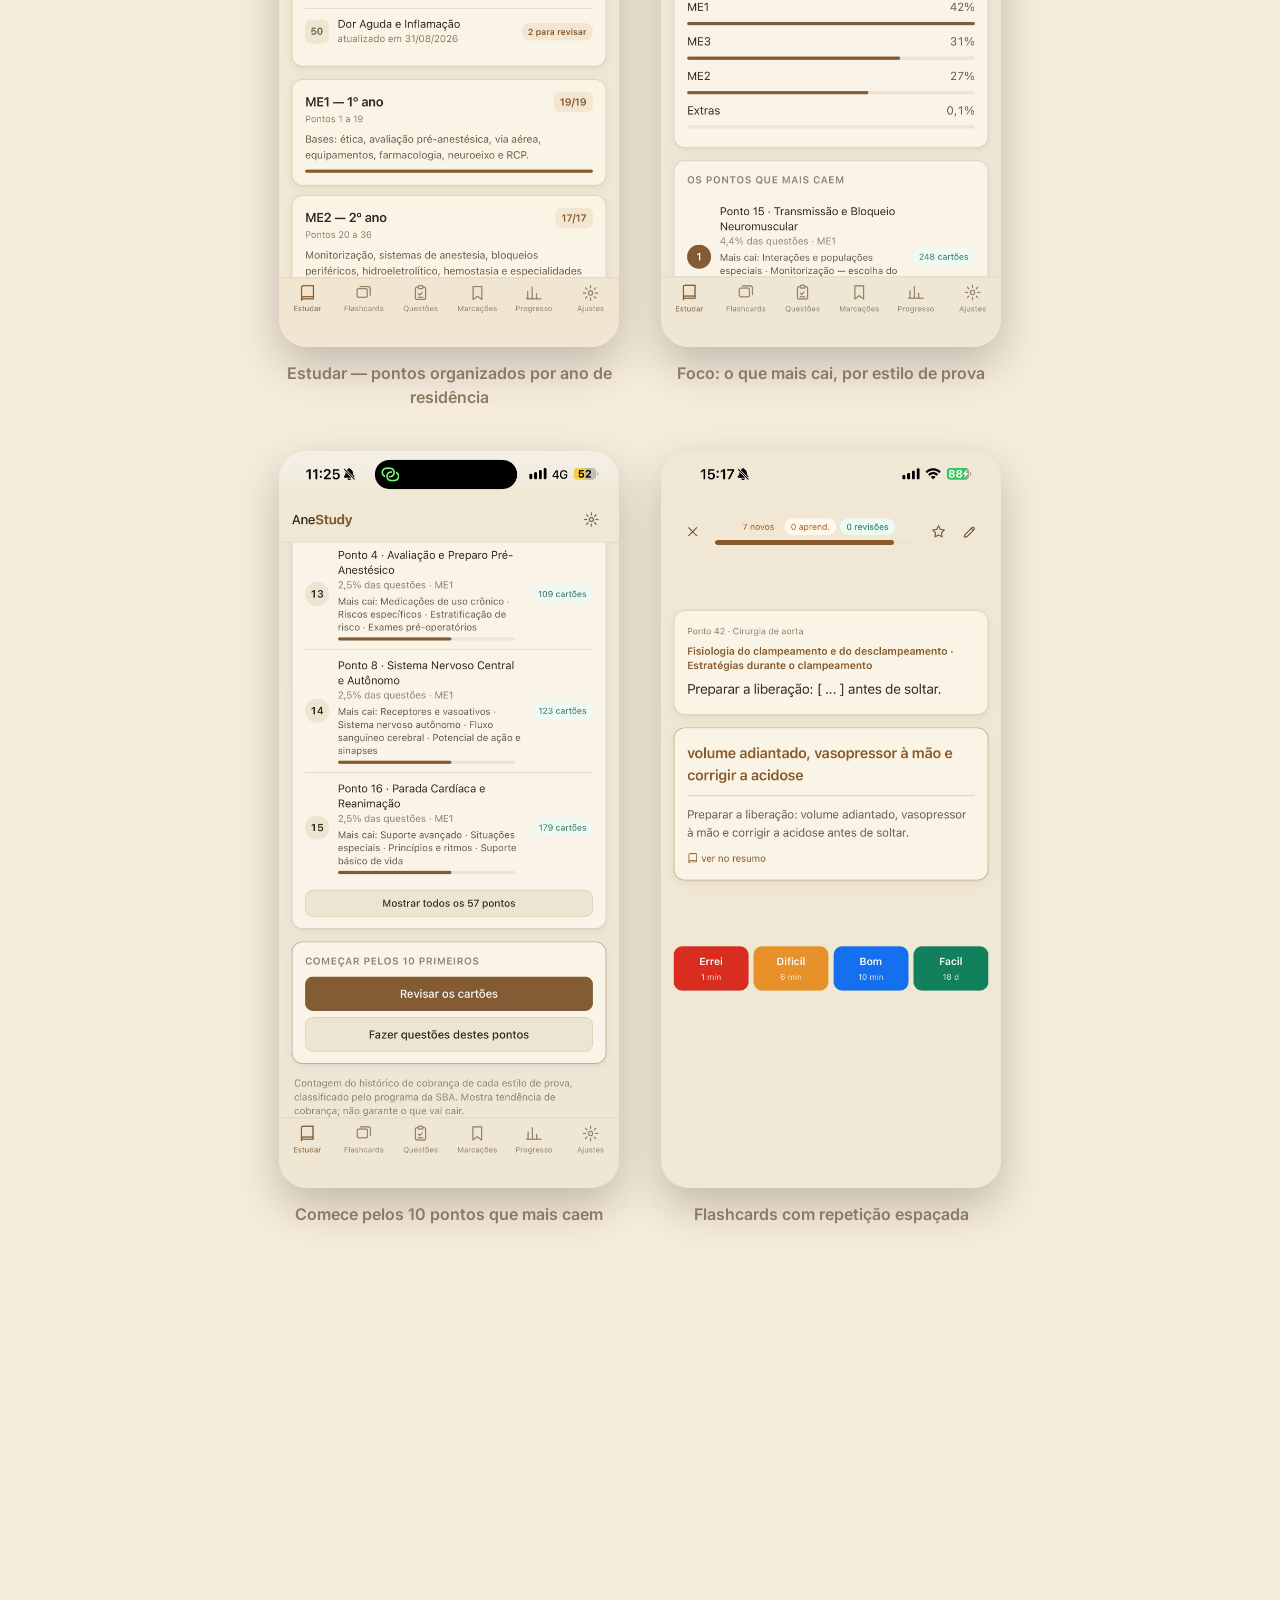
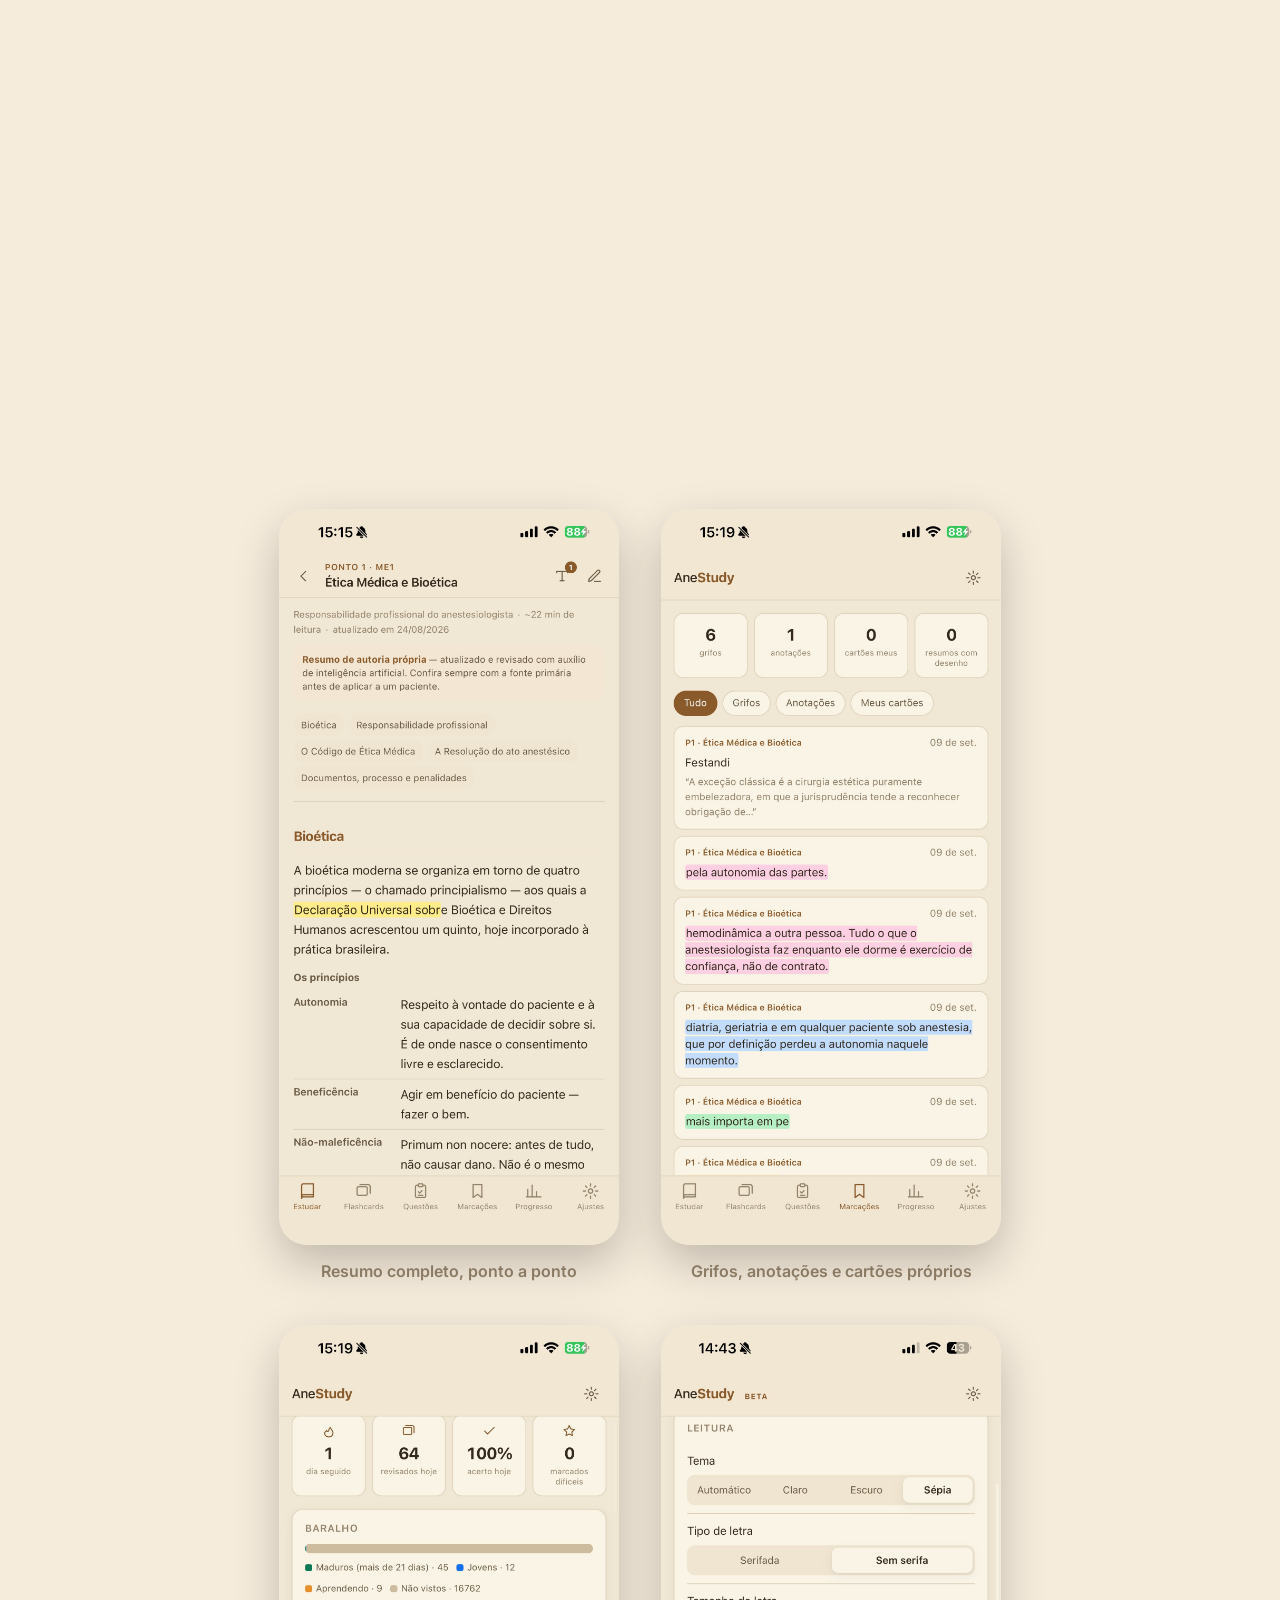
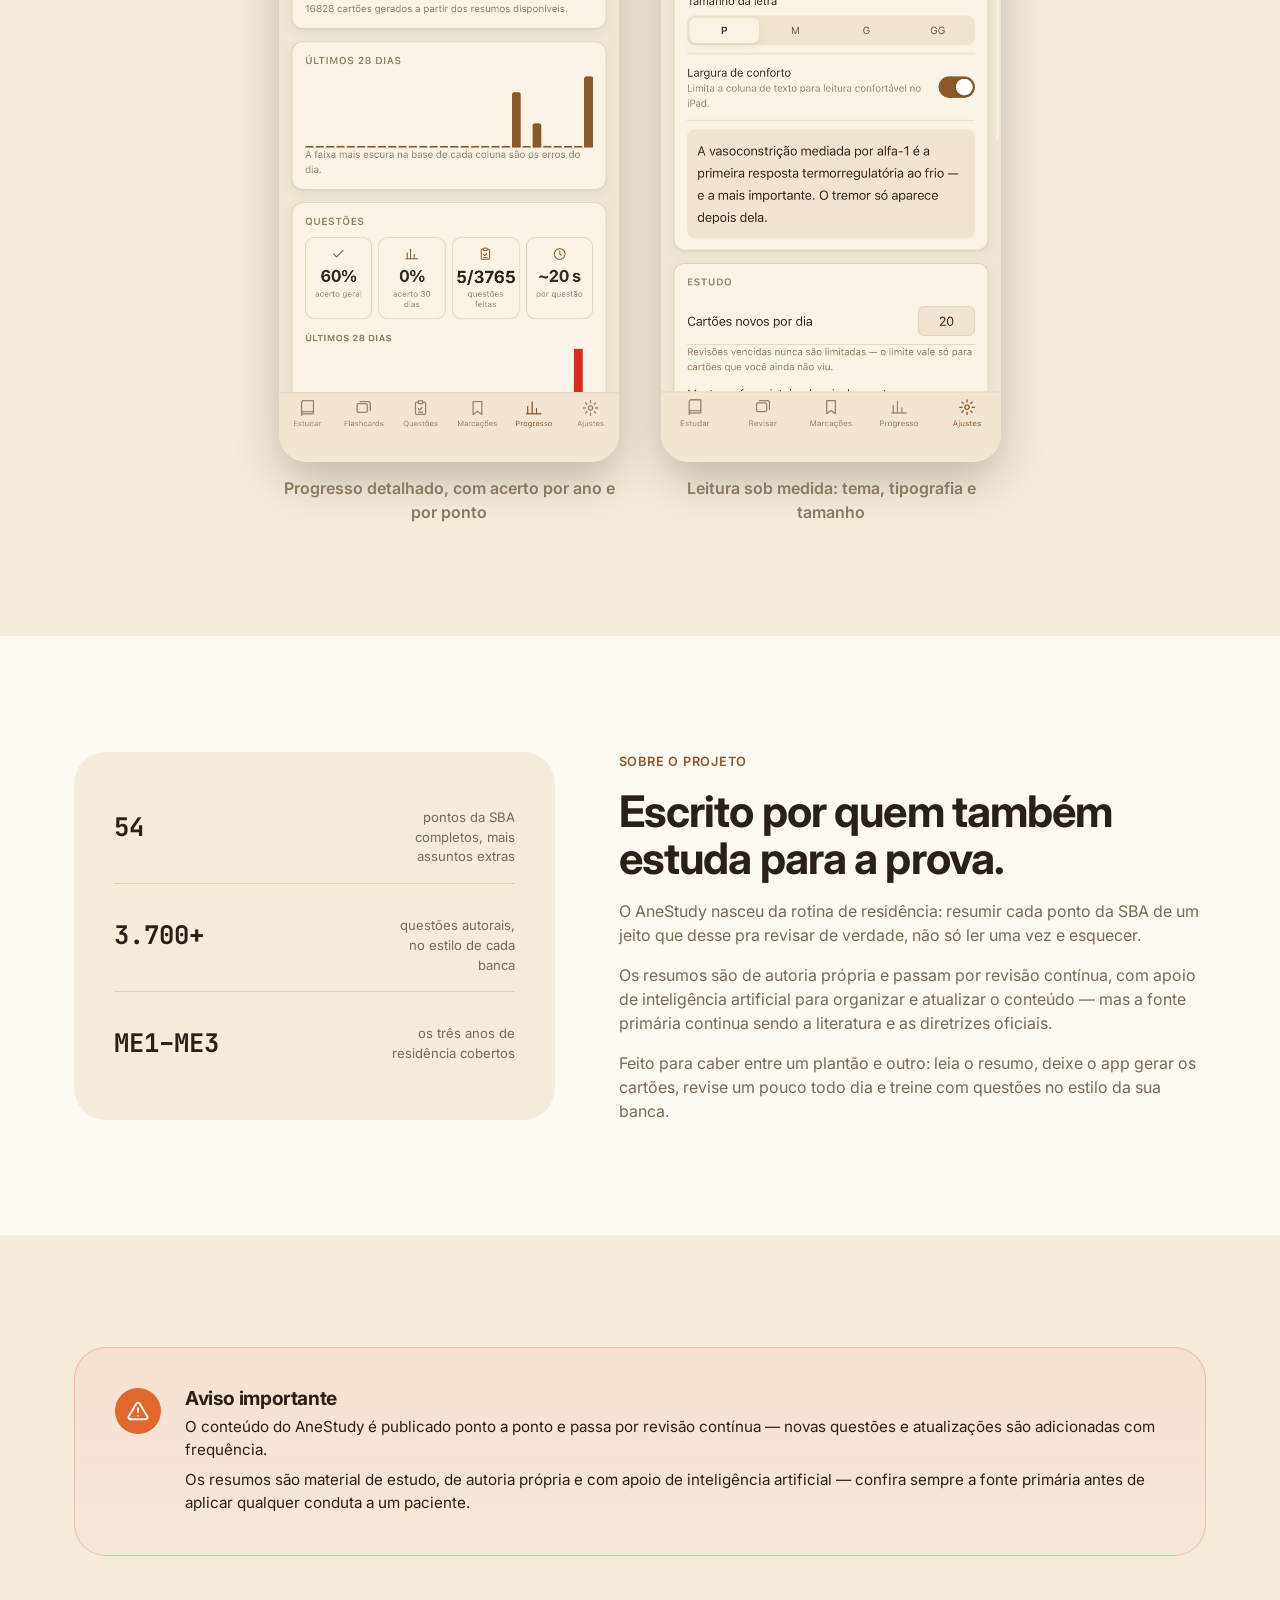
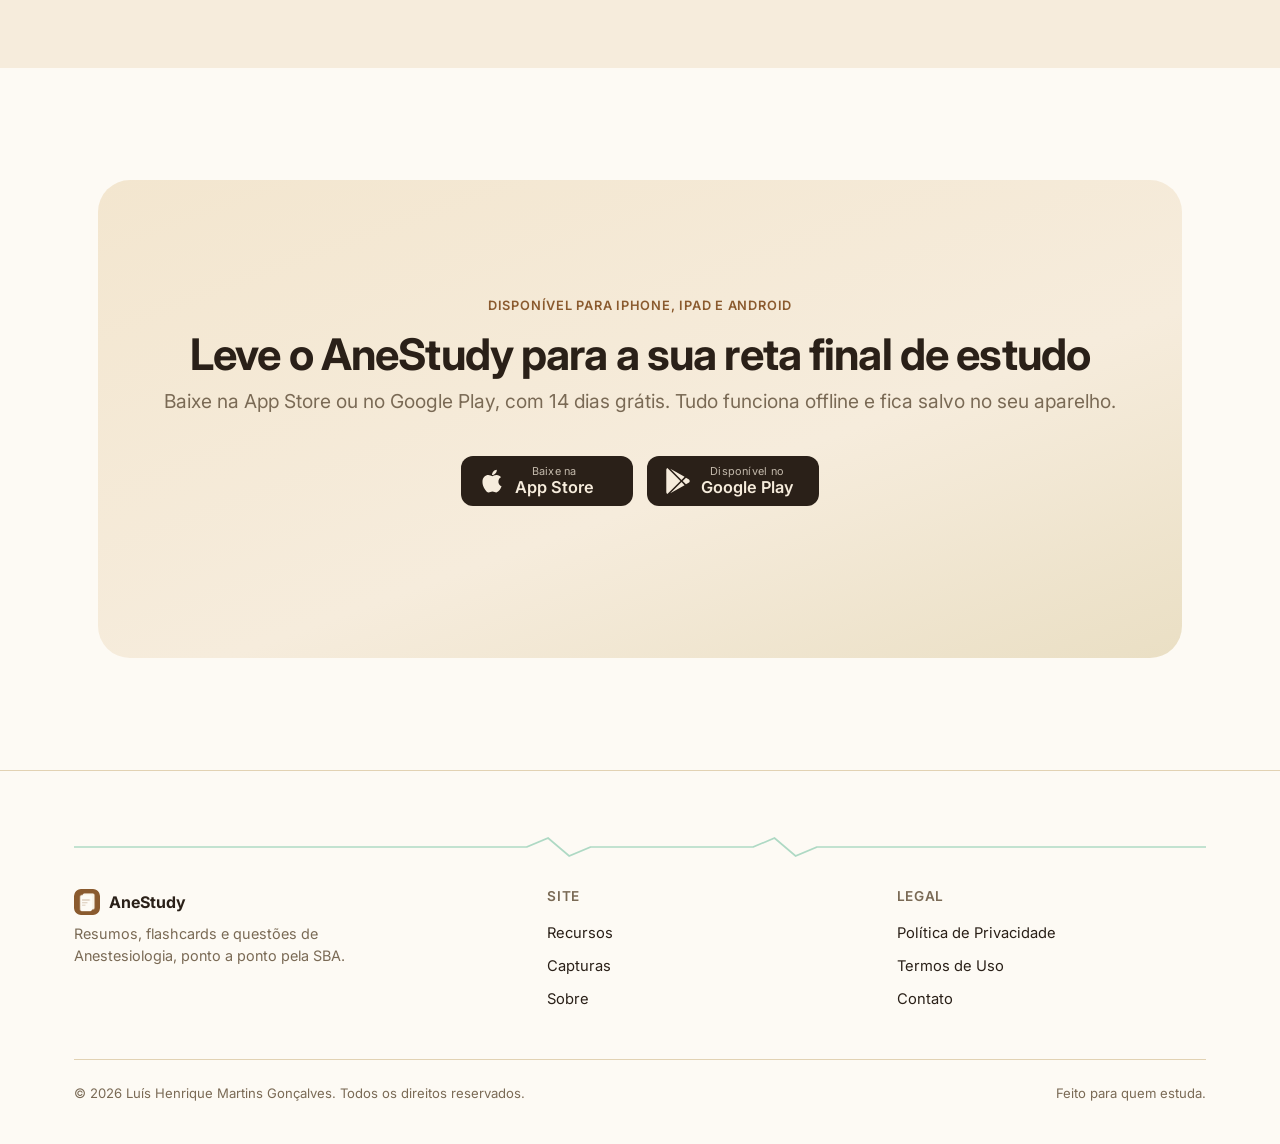
==== commit 0dd171f6: "Adiciona a tela Foco (o que mais cai) ao site - Dois prints novos na galeria: foco.jpg e foco-comeca" ====
--- a/index.html
+++ b/index.html
@@ -212,6 +212,12 @@
         </div>
 
         <div class="feature-card reveal">
+          <div class="feature-icon red"><svg viewBox="0 0 24 24" fill="none" stroke="currentColor" stroke-width="2" stroke-linecap="round" stroke-linejoin="round"><circle cx="12" cy="12" r="9"/><circle cx="12" cy="12" r="5"/><circle cx="12" cy="12" r="1"/></svg></div>
+          <h3>Foco: o que mais cai</h3>
+          <p>Os pontos da SBA em ordem de quanto aparecem nas provas, com as seções que mais caem em cada um. Filtre por estilo TSA, TEA ou EDAIC e comece pelos 10 primeiros, em cartões ou questões.</p>
+        </div>
+
+        <div class="feature-card reveal">
           <div class="feature-icon blue"><svg viewBox="0 0 24 24" fill="none" stroke="currentColor" stroke-width="2" stroke-linecap="round" stroke-linejoin="round"><path d="M12 3s6 6.2 6 10.5A6 6 0 0 1 6 13.5C6 9.2 12 3 12 3z"/></svg></div>
           <h3>Sessões dirigidas</h3>
           <p>Refaça só o que você errou, nunca viu ou marcou como difícil — em flashcards e em questões.</p>
@@ -245,6 +251,18 @@
           <div class="feature-icon green"><svg viewBox="0 0 24 24" fill="none" stroke="currentColor" stroke-width="2" stroke-linecap="round" stroke-linejoin="round"><path d="M12 18h.01"/><path d="M9.2 15.2a4 4 0 0 1 5.6 0"/><path d="M6.5 12.5a8 8 0 0 1 11 0"/><path d="M3.8 9.8a12 12 0 0 1 16.4 0" opacity=".35"/><path d="M2 2l20 20"/></svg></div>
           <h3>Backup manual</h3>
           <p>Exporte e importe seu progresso quando quiser. Nada sai do aparelho sozinho.</p>
+        </div>
+
+        <div class="feature-card reveal">
+          <div class="feature-icon blue"><svg viewBox="0 0 24 24" fill="none" stroke="currentColor" stroke-width="2" stroke-linecap="round" stroke-linejoin="round"><path d="M2 2l20 20"/><path d="M8.5 16.5a5 5 0 0 1 7 0"/><path d="M5 12.9a10 10 0 0 1 5.2-2.8"/><path d="M10.7 5.1A15 15 0 0 1 22 8.8"/><path d="M12 20h.01"/></svg></div>
+          <h3>100% offline</h3>
+          <p>Resumos, cartões e questões funcionam sem internet — no plantão, no metrô ou sem sinal.</p>
+        </div>
+
+        <div class="feature-card reveal">
+          <div class="feature-icon red"><svg viewBox="0 0 24 24" fill="none" stroke="currentColor" stroke-width="2" stroke-linecap="round" stroke-linejoin="round"><path d="M6 8a6 6 0 0 1 12 0c0 7 3 9 3 9H3s3-2 3-9"/><path d="M10.3 21a1.94 1.94 0 0 0 3.4 0"/></svg></div>
+          <h3>Lembretes de estudo</h3>
+          <p>Notificações personalizáveis — quantas vezes e em que horário — com frases curtas para manter o ritmo.</p>
         </div>
 
       </div>
@@ -260,7 +278,7 @@
         <span class="eyebrow">Capturas</span>
         <h2>O aplicativo em ação</h2>
         <p class="lede">
-          Resumos, flashcards, questões e progresso — desenvolvido para quem estuda Anestesiologia todo dia.
+          Resumos, foco no que mais cai, flashcards, questões e progresso — desenvolvido para quem estuda Anestesiologia todo dia.
         </p>
       </div>
 
@@ -269,6 +287,16 @@
         <figure class="screen-card reveal">
           <img src="assets/screenshots/estudar.jpg" alt="Tela de estudo do AneStudy">
           <figcaption>Estudar — pontos organizados por ano de residência</figcaption>
+        </figure>
+
+        <figure class="screen-card reveal">
+          <img src="assets/screenshots/foco.jpg" alt="Tela Foco do AneStudy: peso de cada ano e pontos que mais caem no estilo TSA">
+          <figcaption>Foco: o que mais cai, por estilo de prova</figcaption>
+        </figure>
+
+        <figure class="screen-card reveal">
+          <img src="assets/screenshots/foco-comecar.jpg" alt="Ranking de pontos e atalho para começar pelos 10 primeiros no AneStudy">
+          <figcaption>Comece pelos 10 pontos que mais caem</figcaption>
         </figure>
 
         <figure class="screen-card reveal">
